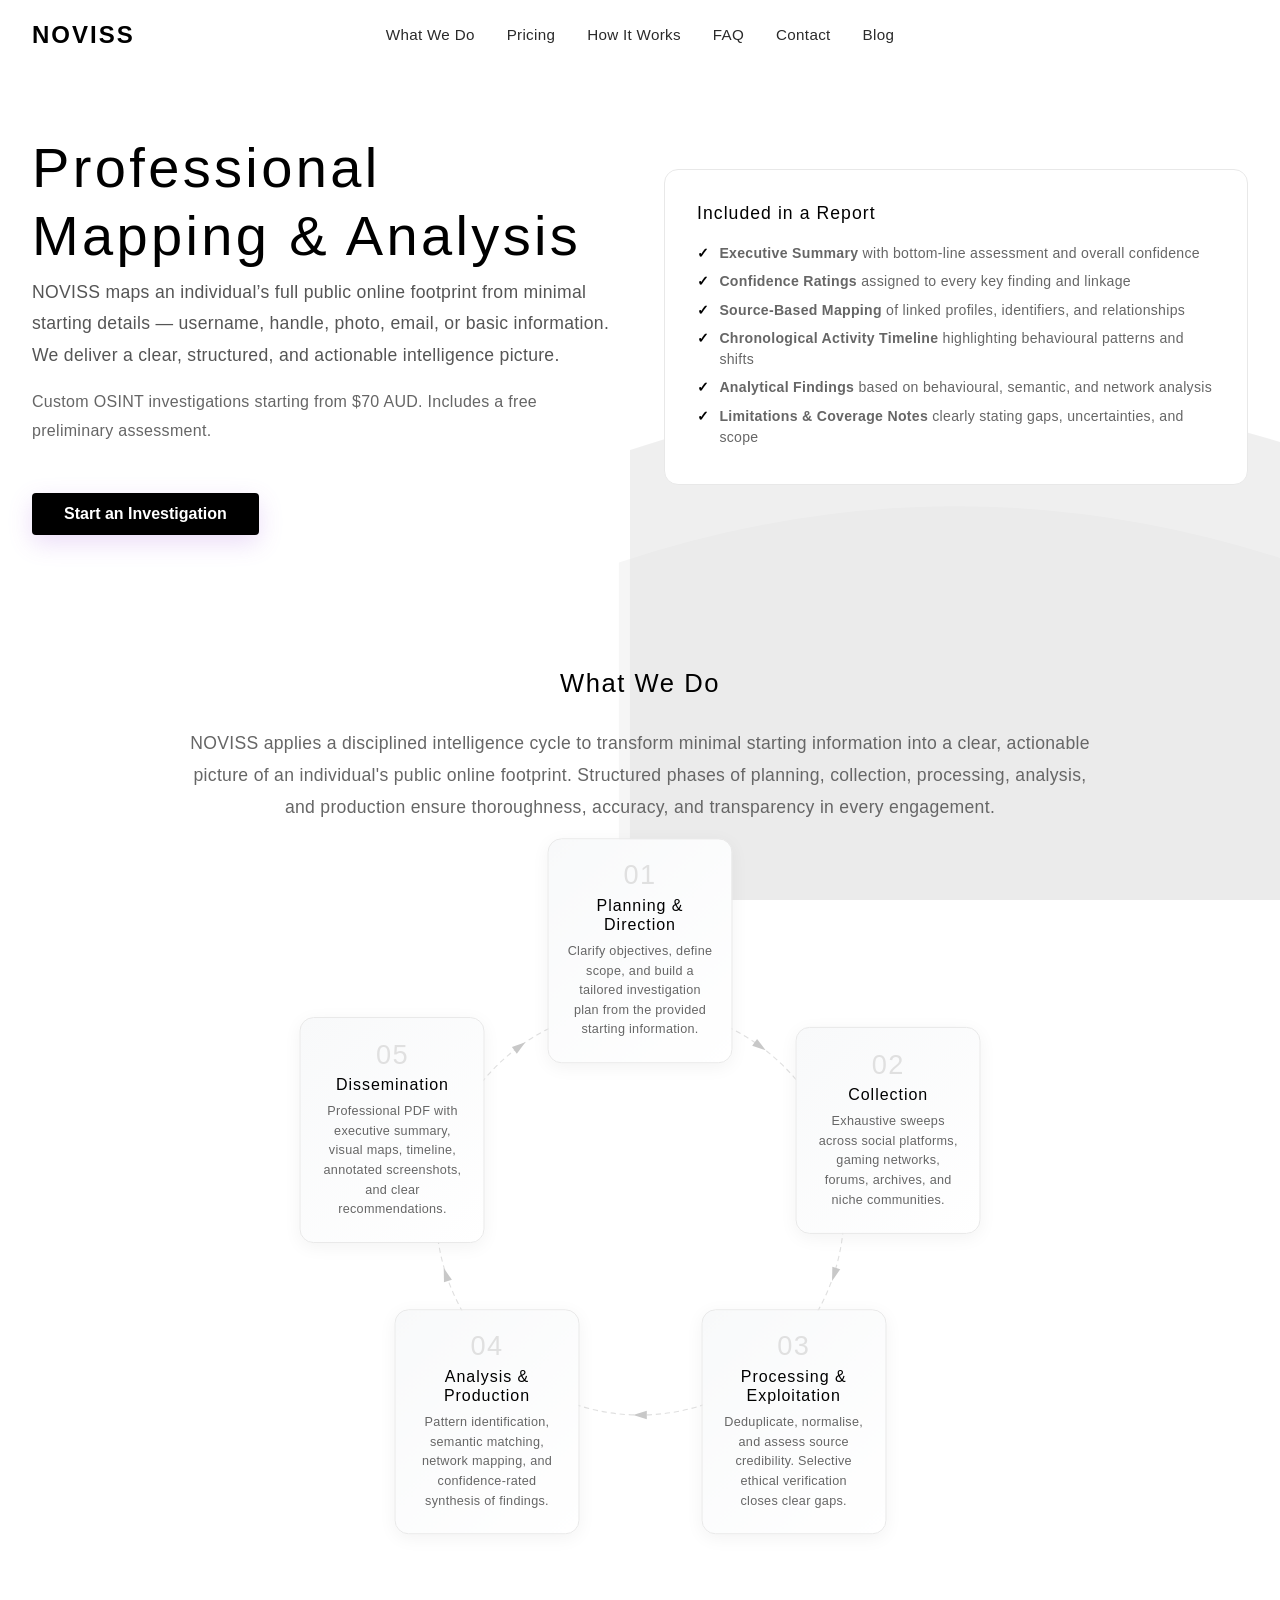
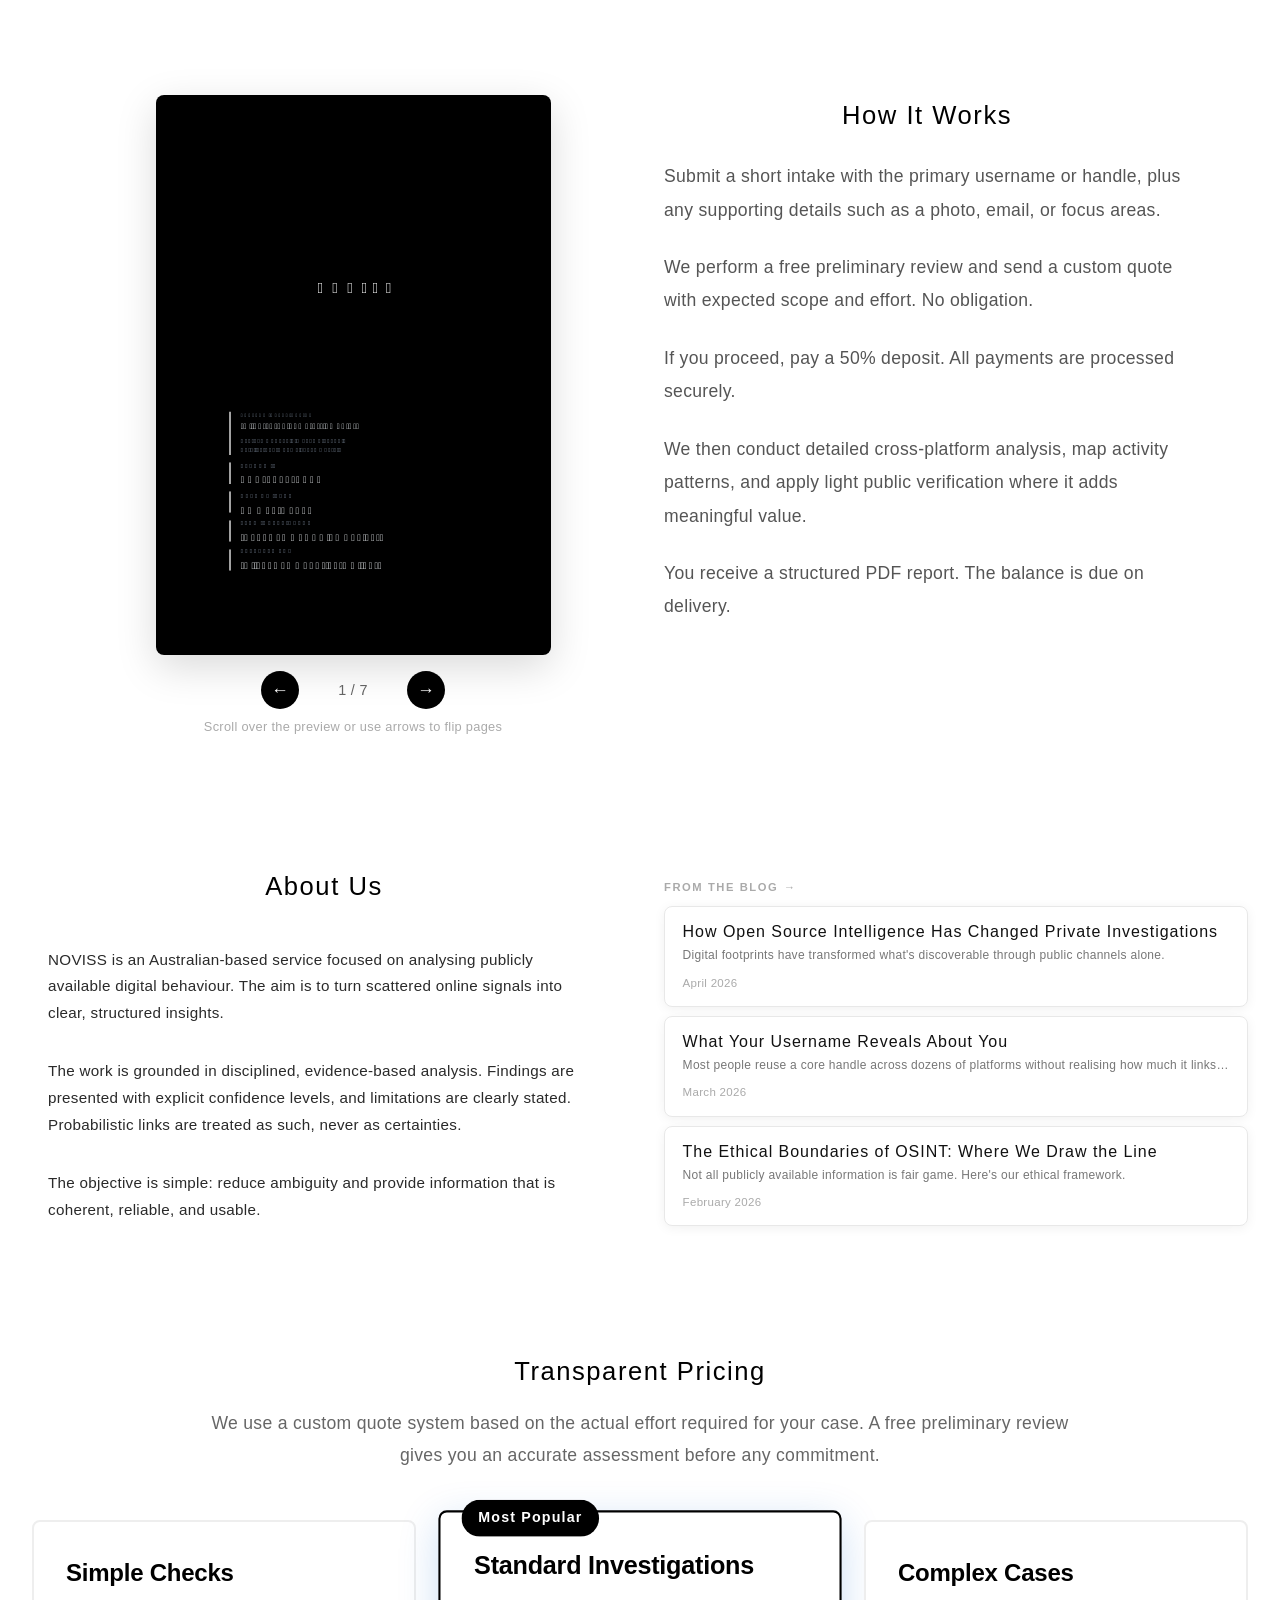
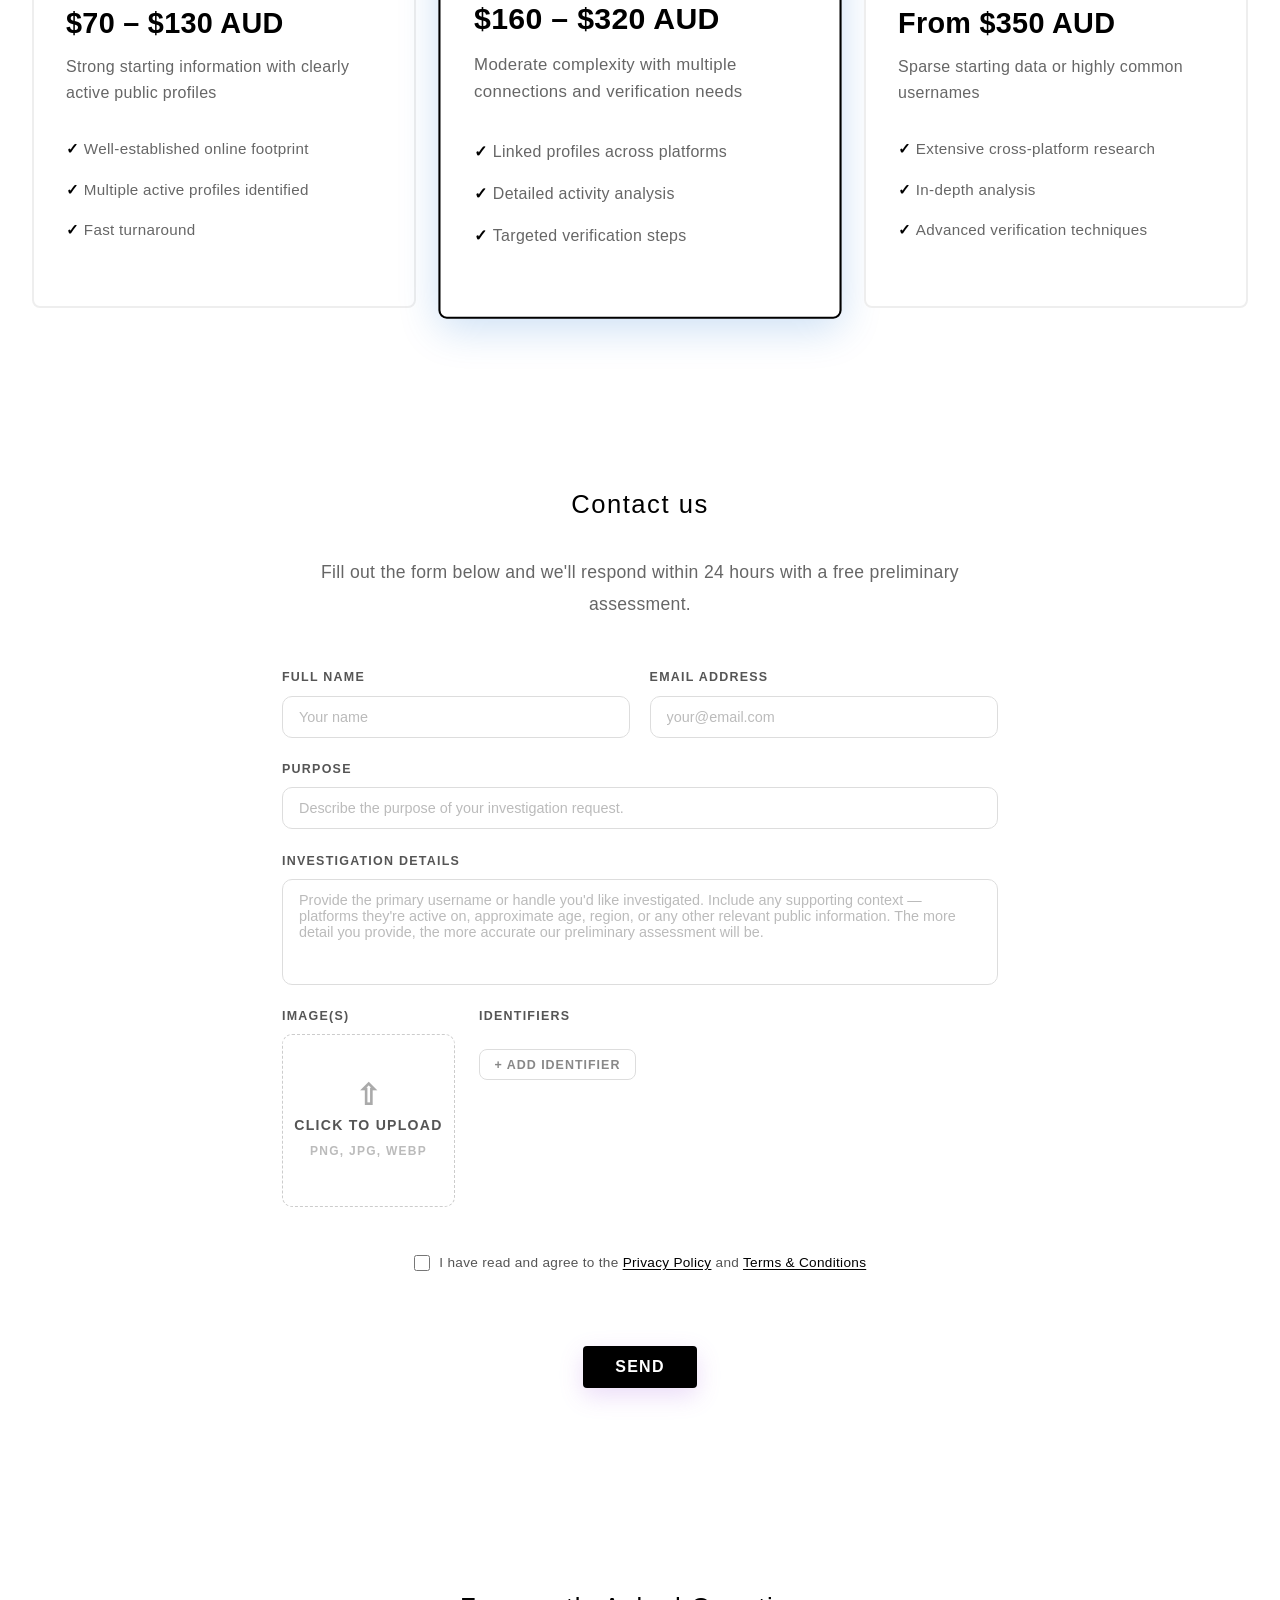
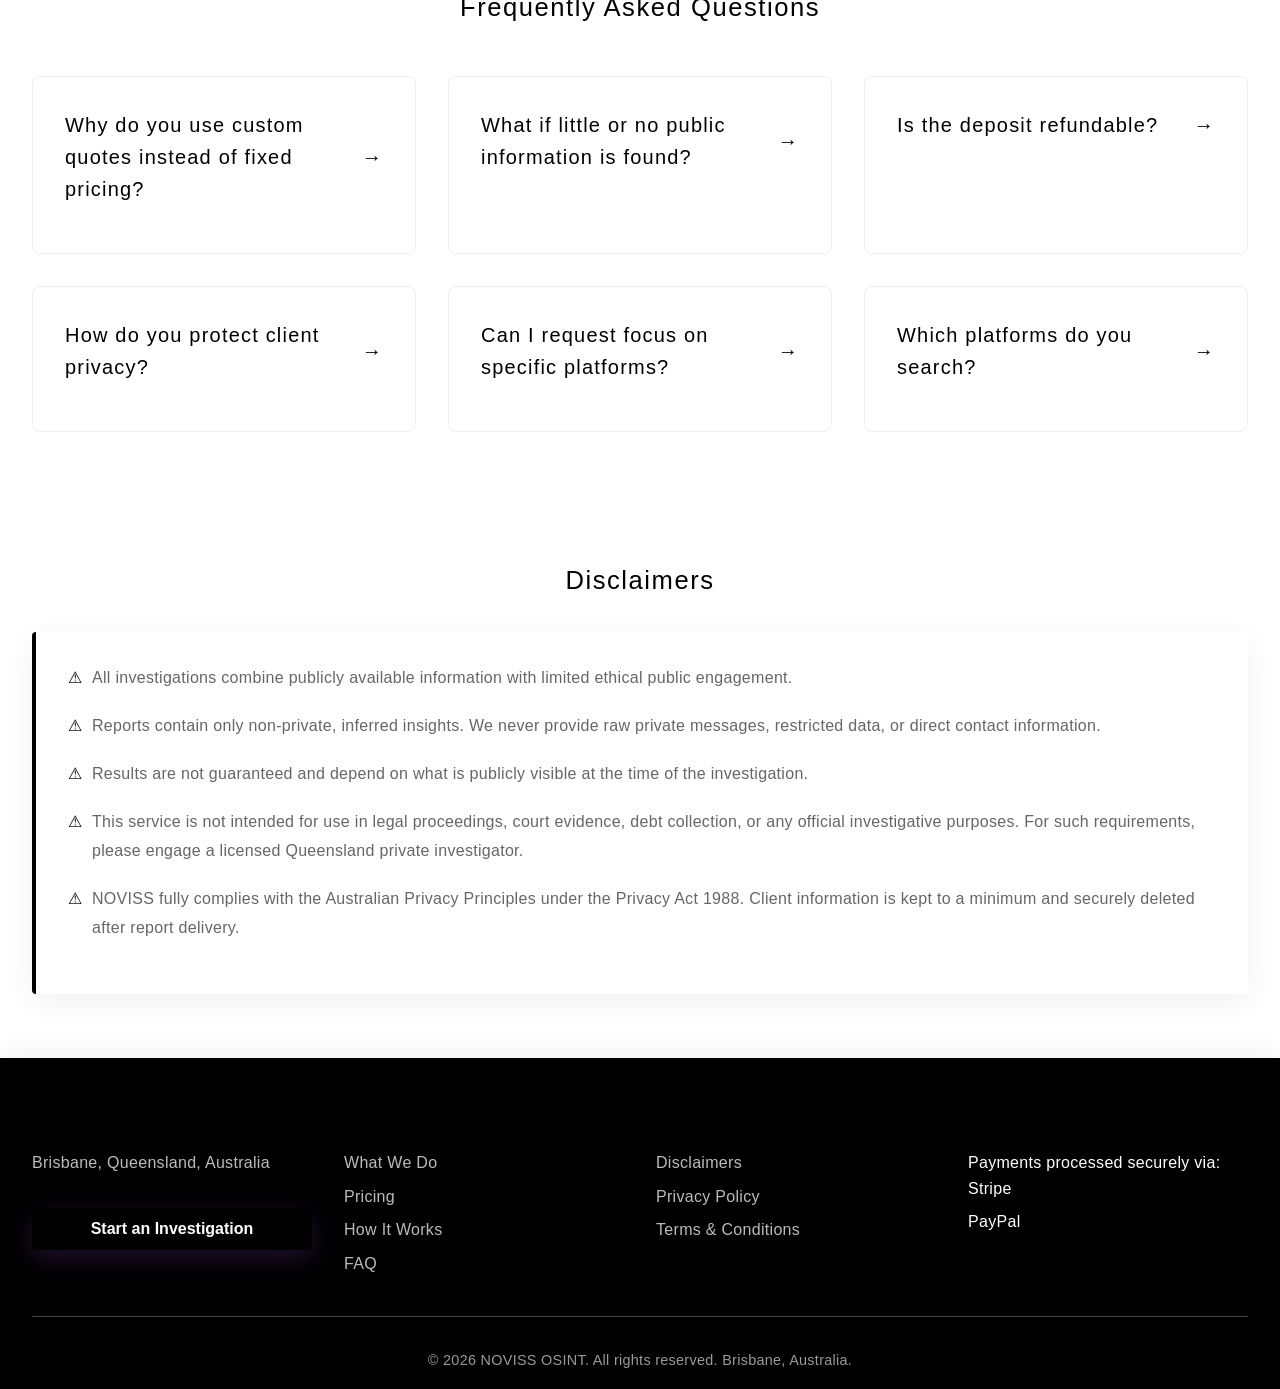
==== index.html @ b2c9ab56 "Form: Image(s) label, square upload zone, 1/4+3/4 image+identifiers layout" ====
﻿<!DOCTYPE html>
<html lang="en">
<head>
    <meta charset="UTF-8">
    <meta name="viewport" content="width=device-width, initial-scale=1.0">
    <meta http-equiv="Content-Security-Policy" content="default-src 'self'; script-src 'self' https://challenges.cloudflare.com; style-src 'self' 'unsafe-inline' https://fonts.googleapis.com; font-src 'self' https://fonts.gstatic.com; worker-src 'self' blob:; connect-src 'self' https://challenges.cloudflare.com https://tight-pond-8193.noviss-osint.workers.dev; img-src 'self' data: blob: https://images.unsplash.com; frame-src https://challenges.cloudflare.com;">
    <title>NOVISS OSINT | Professional Open Source Intelligence</title>
    <link rel="stylesheet" href="styles.css">
    <script src="pdfjs/pdf.min.js"></script>
    <script src="https://challenges.cloudflare.com/turnstile/v0/api.js" async defer></script>
</head>
<body>
    <!-- Navigation -->
    <nav class="navbar">
        <div class="nav-container">
            <a href="#" class="nav-logo" id="navLogo">NOVISS</a>
            <ul class="nav-menu">
                <li><a href="#core-service">What We Do</a></li>
                <li><a href="#pricing-cards">Pricing</a></li>
                <li><a href="#process">How It Works</a></li>
                <li><a href="#faq">FAQ</a></li>
                <li><a href="#contact">Contact</a></li>
                <li><a href="#" id="blogNavLink">Blog</a></li>
            </ul>
            <div class="hamburger">
                <span></span>
                <span></span>
                <span></span>
            </div>
        </div>
    </nav>

    <div id="main-app">

    <!-- Hero Section -->
    <section id="osint" class="hero">
        <div class="hero-content">
            <h2 class="hero-subtitle"></h2>
            <h1>Professional Mapping & Analysis</h1>
            <p>NOVISS maps an individual’s full public online footprint from minimal starting details — username, handle, photo, email, or basic information. We deliver a clear, structured, and actionable intelligence picture.</p>
            <p class="highlight-sub">Custom OSINT investigations starting from $70 AUD. Includes a free preliminary assessment.</p>
            <button class="btn btn-primary" data-link="#contact">Start an Investigation</button>
        </div>
        
        <div class="report-text">
            <h3>Included in a Report</h3>
            <ul class="report-list">
                <li><strong>Executive Summary</strong> with bottom-line assessment and overall confidence</li>
                <li><strong>Confidence Ratings</strong> assigned to every key finding and linkage</li>
                <li><strong>Source-Based Mapping</strong> of linked profiles, identifiers, and relationships</li>
                <li><strong>Chronological Activity Timeline</strong> highlighting behavioural patterns and shifts</li>
                <li><strong>Analytical Findings</strong> based on behavioural, semantic, and network analysis</li>
                <li><strong>Limitations &amp; Coverage Notes</strong> clearly stating gaps, uncertainties, and scope</li>
            </ul>
        </div>
    </section>

    <!-- What We Do Section -->
    <section id="core-service" class="what-we-do">
        <div class="section-container">
            <h2 class="how-it-works-heading sm">What We Do</h2>
            <p class="section-intro">NOVISS applies a disciplined intelligence cycle to transform minimal starting information into a clear, actionable picture of an individual&#39;s public online footprint. Structured phases of planning, collection, processing, analysis, and production ensure thoroughness, accuracy, and transparency in every engagement.</p>

            <div class="intel-cycle-ring" aria-label="Intelligence Cycle Diagram">
                <!-- SVG ring and directional arrows -->
                <svg class="cycle-svg" viewBox="0 0 900 900" aria-hidden="true" focusable="false">
                    <!-- Dashed ring -->
                    <circle cx="450" cy="450" r="270" fill="none" stroke="#e0e0e0" stroke-width="1.5" stroke-dasharray="7,5"/>
                    <!-- Directional arrows at arc midpoints (clockwise) -->
                    <!-- Between Planning and Collection: midpoint theta=54deg, tangent=36deg -->
                    <path d="M -9,-5.5 L 9,0 L -9,5.5 Z" fill="#c8c8c8" transform="translate(609,232) rotate(36)"/>
                    <!-- Between Collection and Processing: midpoint theta=18deg, tangent=108deg -->
                    <path d="M -9,-5.5 L 9,0 L -9,5.5 Z" fill="#c8c8c8" transform="translate(707,534) rotate(108)"/>
                    <!-- Between Processing and Analysis: midpoint theta=90deg (bottom), tangent=180deg -->
                    <path d="M -9,-5.5 L 9,0 L -9,5.5 Z" fill="#c8c8c8" transform="translate(450,720) rotate(180)"/>
                    <!-- Between Analysis and Dissemination: midpoint theta=162deg, tangent=252deg -->
                    <path d="M -9,-5.5 L 9,0 L -9,5.5 Z" fill="#c8c8c8" transform="translate(193,534) rotate(252)"/>
                    <!-- Between Dissemination and Planning: midpoint theta=234deg, tangent=324deg -->
                    <path d="M -9,-5.5 L 9,0 L -9,5.5 Z" fill="#c8c8c8" transform="translate(291,232) rotate(324)"/>
                </svg>

                <!-- Stage cards positioned around the ring -->
                <div class="cycle-card" data-step="1">
                    <div class="cycle-step-num">01</div>
                    <h3>Planning &amp; Direction</h3>
                    <p>Clarify objectives, define scope, and build a tailored investigation plan from the provided starting information.</p>
                </div>
                <div class="cycle-card" data-step="2">
                    <div class="cycle-step-num">02</div>
                    <h3>Collection</h3>
                    <p>Exhaustive sweeps across social platforms, gaming networks, forums, archives, and niche communities.</p>
                </div>
                <div class="cycle-card" data-step="3">
                    <div class="cycle-step-num">03</div>
                    <h3>Processing &amp; Exploitation</h3>
                    <p>Deduplicate, normalise, and assess source credibility. Selective ethical verification closes clear gaps.</p>
                </div>
                <div class="cycle-card" data-step="4">
                    <div class="cycle-step-num">04</div>
                    <h3>Analysis &amp; Production</h3>
                    <p>Pattern identification, semantic matching, network mapping, and confidence-rated synthesis of findings.</p>
                </div>
                <div class="cycle-card" data-step="5">
                    <div class="cycle-step-num">05</div>
                    <h3>Dissemination</h3>
                    <p>Professional PDF with executive summary, visual maps, timeline, annotated screenshots, and clear recommendations.</p>
                </div>
            </div>
        </div>
    </section>

    <!-- Pricing Section -->
    <section id="pricing" class="pricing-section">
        <div class="how-it-works-layout">
            <div class="how-it-works-pdf">
                <div class="flipbook" id="flipbook">
                    <div class="flipbook-page" id="flipbookPage">
                        <canvas id="pdfCanvas"></canvas>
                    </div>
                </div>
                <div class="flipbook-controls">
                    <button class="flip-btn" id="prevPage">&#8592;</button>
                    <span class="page-counter" id="pageCounter">1 / &ndash;</span>
                    <button class="flip-btn" id="nextPage">&#8594;</button>
                </div>
                <p class="flipbook-hint">Scroll over the preview or use arrows to flip pages</p>
            </div>
            <div id="process" class="process-prose">
                <h3 class="how-it-works-heading prose-heading">How It Works</h3>
                <p>Submit a short intake with the primary username or handle, plus any supporting details such as a photo, email, or focus areas.</p>
                <p>We perform a free preliminary review and send a custom quote with expected scope and effort. No obligation.</p>
                <p>If you proceed, pay a 50% deposit. All payments are processed securely.</p>
                <p>We then conduct detailed cross-platform analysis, map activity patterns, and apply light public verification where it adds meaningful value.</p>
                <p>You receive a structured PDF report. The balance is due on delivery.</p>
            </div>
        </div>

        <!-- About Us + Blog -->
        <div class="about-blog-layout about-blog-inset">
            <div class="about-blog-left">
                <h2 class="how-it-works-heading sm">About Us</h2>
                <div class="about-content">
                    <p>NOVISS is an Australian-based service focused on analysing publicly available digital behaviour. The aim is to turn scattered online signals into clear, structured insights.</p>
                    <p>The work is grounded in disciplined, evidence-based analysis. Findings are presented with explicit confidence levels, and limitations are clearly stated. Probabilistic links are treated as such, never as certainties.</p>
                    <p>The objective is simple: reduce ambiguity and provide information that is coherent, reliable, and usable.</p>
                </div>
            </div>
            <div class="about-blog-right">
                <a class="blog-teaser-link" id="blogTeaserLink" href="#">From the Blog <span class="teaser-arrow">&#8594;</span></a>
                <!-- Blog cards populated dynamically from posts.json -->
            </div>
        </div>

        <h2 id="pricing-cards" class="how-it-works-heading sm" style="margin-top: 7rem;">Transparent Pricing</h2>
        <p class="section-intro">We use a custom quote system based on the actual effort required for your case. A free preliminary review gives you an accurate assessment before any commitment.</p>
        
        <div class="pricing-grid">
            <div class="pricing-card">
                <h3>Simple Checks</h3>
                <p class="price-range">$70 – $130 AUD</p>
                <p>Strong starting information with clearly active public profiles</p>
                <ul>
                    <li>Well-established online footprint</li>
                    <li>Multiple active profiles identified</li>
                    <li>Fast turnaround</li>
                </ul>
            </div>
            <div class="pricing-card featured">
                <div class="featured-badge">Most Popular</div>
                <h3>Standard Investigations</h3>
                <p class="price-range">$160 – $320 AUD</p>
                <p>Moderate complexity with multiple connections and verification needs</p>
                <ul>
                    <li>Linked profiles across platforms</li>
                    <li>Detailed activity analysis</li>
                    <li>Targeted verification steps</li>
                </ul>
            </div>
            <div class="pricing-card">
                <h3>Complex Cases</h3>
                <p class="price-range">From $350 AUD</p>
                <p>Sparse starting data or highly common usernames</p>
                <ul>
                    <li>Extensive cross-platform research</li>
                    <li>In-depth analysis</li>
                    <li>Advanced verification techniques</li>
                </ul>
            </div>
        </div>
    </section>

    <!-- Contact Form Section -->
    <section id="contact" class="contact-section">
        <h2 class="how-it-works-heading sm">Contact us</h2>
        <p class="section-intro">Fill out the form below and we'll respond within 24 hours with a free preliminary assessment.</p>
        <form class="contact-form" id="contactForm" novalidate>
            <div class="contact-form-row">
                <div class="contact-field">
                    <label for="contactName">Full Name</label>
                    <input type="text" id="contactName" name="name" placeholder="Your name" autocomplete="name" maxlength="100" required>
                </div>
                <div class="contact-field">
                    <label for="contactEmail">Email Address</label>
                    <input type="email" id="contactEmail" name="email" placeholder="your@email.com" autocomplete="email" maxlength="254" required>
                </div>
            </div>
            <div class="contact-field">
                <label for="contactPurpose">Purpose</label>
                <input type="text" id="contactPurpose" name="purpose" placeholder="Describe the purpose of your investigation request." autocomplete="off" maxlength="200" required>
            </div>
            <div class="contact-field">
                <label for="contactInfo">Investigation Details</label>
                <textarea id="contactInfo" name="info" rows="5" maxlength="3000" placeholder="Provide the primary username or handle you'd like investigated. Include any supporting context — platforms they're active on, approximate age, region, or any other relevant public information. The more detail you provide, the more accurate our preliminary assessment will be." required></textarea>
            </div>
            <div class="contact-image-identifier-row">
                <div class="contact-field">
                    <label class="upload-label" for="contactUpload">Image(s)</label>
                    <label class="upload-zone" for="contactUpload" id="uploadZone">
                        <span class="upload-icon">&#8679;</span>
                        <span class="upload-text">Click to upload</span>
                        <span class="upload-sub">PNG, JPG, WEBP</span>
                        <input type="file" id="contactUpload" name="image" accept="image/png,image/jpeg,image/webp" style="display:none">
                    </label>
                    <span class="upload-filename" id="uploadFilename"></span>
                </div>
                <div class="contact-field">
                    <label>Identifiers</label>
                    <div id="identifiersList"></div>
                    <button type="button" class="identifier-add-btn" id="addIdentifierBtn">+ Add Identifier</button>
                </div>
            </div>
            <div class="contact-legal-check">
                <label class="legal-checkbox-label">
                    <input type="checkbox" id="legalConsent" name="legalConsent" required>
                    <span>I have read and agree to the <a href="#" data-modal="privacyModal">Privacy Policy</a> and <a href="#" data-modal="termsModal">Terms &amp; Conditions</a></span>
                </label>
            </div>
            <div class="cf-turnstile" data-sitekey="0x4AAAAAADFTcr011fUWBkXS" data-theme="light" data-retry="never" data-error-callback="onTurnstileError"></div>
            <button type="submit" class="btn btn-primary contact-submit">Send</button>
            <div id="formStatus" class="form-status" aria-live="polite"></div>
        </form>
    </section>

    <!-- FAQ Section -->
    <section id="faq" class="faq-section">
        <h2 class="how-it-works-heading sm">Frequently Asked Questions</h2>
        <div class="faq-grid">
            <div class="faq-item">
                <h3 class="faq-question">Why do you use custom quotes instead of fixed pricing?</h3>
                <p class="faq-answer">The level of effort varies depending on the quality of the starting information and the commonality of the username. Our free preliminary review ensures you receive a fair and accurate quote based on the actual work required.</p>
            </div>
            <div class="faq-item">
                <h3 class="faq-question">What if little or no public information is found?</h3>
                <p class="faq-answer">The preliminary review will clearly indicate if the public footprint is too limited to produce meaningful results. In such cases, we will advise against proceeding.</p>
            </div>
            <div class="faq-item">
                <h3 class="faq-question">Is the deposit refundable?</h3>
                <p class="faq-answer">Yes. If we are unable to deliver meaningful findings after commencing the investigation, the deposit will be refunded in full.</p>
            </div>
            <div class="faq-item">
                <h3 class="faq-question">How do you protect client privacy?</h3>
                <p class="faq-answer">All client inquiries and subject details are handled with strict confidentiality. Reports are delivered securely, and all client-related data is permanently deleted after project completion.</p>
            </div>
            <div class="faq-item">
                <h3 class="faq-question">Can I request focus on specific platforms?</h3>
                <p class="faq-answer">Absolutely. Please note any preferred platforms or particular areas of interest in your intake form.</p>
            </div>
            <div class="faq-item">
                <h3 class="faq-question">Which platforms do you search?</h3>
                <p class="faq-answer">We conduct searches across major social media platforms, gaming networks (including Steam, Discord, Roblox, Twitch, Epic Games, and Battle.net), forums, Reddit, and relevant niche communities.</p>
            </div>
        </div>
    </section>

    <!-- Disclaimers Section -->
    <section id="disclaimers" class="disclaimers">
        <h2 class="how-it-works-heading sm">Disclaimers</h2>
        <ul class="disclaimer-list">
            <li>All investigations combine publicly available information with limited ethical public engagement.</li>
            <li>Reports contain only non-private, inferred insights. We never provide raw private messages, restricted data, or direct contact information.</li>
            <li>Results are not guaranteed and depend on what is publicly visible at the time of the investigation.</li>
            <li>This service is not intended for use in legal proceedings, court evidence, debt collection, or any official investigative purposes. For such requirements, please engage a licensed Queensland private investigator.</li>
            <li>NOVISS fully complies with the Australian Privacy Principles under the Privacy Act 1988. Client information is kept to a minimum and securely deleted after report delivery.</li>
        </ul>
    </section>

    <!-- Footer -->
    <footer id="footer" class="footer">
        <div class="footer-container">
            <div class="footer-section">
                <h3>NOVISS OSINT</h3>
                <p class="footer-location">Brisbane, Queensland, Australia</p>
                <button class="btn btn-primary footer-btn" data-link="#contact">Start an Investigation</button>
            </div>
            <div class="footer-section">
                <h3>Services</h3>
                <ul>
                    <li><a href="#core-service">What We Do</a></li>
                    <li><a href="#pricing">Pricing</a></li>
                    <li><a href="#process">How It Works</a></li>
                    <li><a href="#faq">FAQ</a></li>
                </ul>
            </div>
            <div class="footer-section">
                <h3>Legal</h3>
                <ul>
                    <li><a href="#disclaimers">Disclaimers</a></li>
                    <li><a href="#" data-modal="privacyModal">Privacy Policy</a></li>
                    <li><a href="#" data-modal="termsModal">Terms &amp; Conditions</a></li>
                </ul>
            </div>
            <div class="footer-section">
                <h3>Secure Payments</h3>
                <p>Payments processed securely via:</p>
                <ul>
                    <li>Stripe</li>
                    <li>PayPal</li>
                </ul>
            </div>
        </div>
        <div class="footer-bottom">
            <p>&copy; 2026 NOVISS OSINT. All rights reserved. Brisbane, Australia.</p>
        </div>
    </footer>

    </div><!-- /#main-app -->

    <!-- Blog Page -->
    <div id="blog-page" style="display:none">
        <div class="blog-page-container">
            <div class="blog-search-bar">
                <input type="text" id="blogSearch" placeholder="Search articles&#8230;" autocomplete="off">
                <select id="blogDateFilter">
                    <option value="">All dates</option>
                </select>
                <button id="blogSearchBtn" class="btn btn-primary">Search</button>
            </div>
            <div id="blogGrid" class="blog-page-grid"></div>
            <p id="blogNoResults" class="blog-no-results" style="display:none">No articles match your search.</p>
        </div>
    </div>

    <!-- Article Page -->
    <div id="article-page" style="display:none">
        <div class="article-page-container">
            <button class="article-back-btn" id="articleBackBtn">&#8592; Back to Blog</button>
            <div class="article-header">
                <span class="article-tag" id="articleTag"></span>
                <h1 class="article-title" id="articleTitle"></h1>
                <span class="article-date" id="articleDate"></span>
            </div>
            <img class="article-image" id="articleImage" src="" alt="" style="display:none">
            <div class="article-body" id="articleBody"></div>
        </div>
    </div>

    <!-- Privacy Policy Modal -->
    <div class="legal-modal" id="privacyModal" role="dialog" aria-modal="true" aria-labelledby="privacyModalTitle">
        <div class="legal-modal-inner">
            <button class="legal-modal-close" data-close="privacyModal" aria-label="Close">&times;</button>
            <h2 id="privacyModalTitle">Privacy Policy</h2>
            <p class="legal-meta">Last updated: April 2026 &mdash; NOVISS OSINT, Brisbane, Queensland, Australia</p>

            <h3>1. Overview</h3>
            <p>NOVISS OSINT ("we", "us", "our") is committed to protecting the privacy of individuals who engage our services or visit this website. This policy explains what personal information we collect, how we use it, and your rights under the <em>Privacy Act 1988</em> (Cth) and the Australian Privacy Principles (APPs).</p>

            <h3>2. Information We Collect</h3>
            <p>We may collect the following personal information when you contact us or engage our services:</p>
            <ul>
                <li>Your name and contact details (email address)</li>
                <li>Information you provide in your enquiry or investigation brief</li>
                <li>Payment information (processed by third-party providers — we do not store card details)</li>
                <li>Any files or images you voluntarily submit</li>
            </ul>
            <p>We do not collect sensitive personal information unless you explicitly provide it as part of your investigation brief.</p>

            <h3>3. How We Use Your Information</h3>
            <p>Personal information is used solely to:</p>
            <ul>
                <li>Assess and fulfil your investigation request</li>
                <li>Communicate with you about your matter</li>
                <li>Process payment for services rendered</li>
                <li>Comply with legal obligations</li>
            </ul>
            <p>We do not sell, rent, or share your personal information with third parties for marketing purposes.</p>

            <h3>4. Information Security</h3>
            <p>We take reasonable steps to protect personal information from misuse, interference, loss, and unauthorised access. All reports and client communications are handled confidentially. Files are deleted upon completion of an engagement unless retention is required by law.</p>

            <h3>5. Third-Party Processors</h3>
            <p>Payment processing is handled by Stripe and/or PayPal. These providers operate under their own privacy policies and are PCI-DSS compliant. We do not receive or store your full payment credentials.</p>

            <h3>6. Access and Correction</h3>
            <p>You have the right to request access to personal information we hold about you and to request corrections if that information is inaccurate. To make a request, contact us via the enquiry form on this website.</p>

            <h3>7. Complaints</h3>
            <p>If you believe your privacy rights have been breached, you may contact the Office of the Australian Information Commissioner (OAIC) at <em>oaic.gov.au</em>.</p>

            <h3>8. Changes to This Policy</h3>
            <p>We may update this policy from time to time. The current version will always be available on this website.</p>
        </div>
    </div>

    <!-- Terms & Conditions Modal -->
    <div class="legal-modal" id="termsModal" role="dialog" aria-modal="true" aria-labelledby="termsModalTitle">
        <div class="legal-modal-inner">
            <button class="legal-modal-close" data-close="termsModal" aria-label="Close">&times;</button>
            <h2 id="termsModalTitle">Terms &amp; Conditions</h2>
            <p class="legal-meta">Last updated: April 2026 &mdash; NOVISS OSINT, Brisbane, Queensland, Australia</p>

            <h3>1. Acceptance of Terms</h3>
            <p>By engaging NOVISS OSINT for any service, you agree to these Terms and Conditions in full. If you do not agree, please do not proceed with an engagement.</p>

            <h3>2. Services</h3>
            <p>NOVISS OSINT provides Open Source Intelligence (OSINT) research services. All investigations are conducted using publicly available sources combined with limited ethical public engagement. We do not access private accounts or use unauthorised means.</p>

            <h3>3. Lawful Purpose</h3>
            <p>You warrant that your request for services is for a lawful purpose. You must not engage NOVISS OSINT to investigate individuals for purposes of harassment, stalking, unlawful discrimination, or any other illegal activity. We reserve the right to refuse or terminate any engagement that we believe, in good faith, may facilitate unlawful conduct.</p>

            <h3>4. Payment Terms</h3>
            <ul>
                <li>A non-refundable 50% deposit is required before work commences.</li>
                <li>The remaining balance is due upon delivery of the final report.</li>
                <li>Quotes are valid for 7 days from the date of issue.</li>
                <li>All prices are in Australian Dollars (AUD) and are inclusive of GST where applicable.</li>
            </ul>

            <h3>5. Refund Policy</h3>
            <p>The 50% deposit is non-refundable once work has commenced. If we are unable to proceed with an engagement due to circumstances within our control, a full refund of any deposit paid will be issued.</p>

            <h3>6. Confidentiality</h3>
            <p>All reports, findings, and client information are treated as strictly confidential. We will not disclose the contents of any report to any third party without your consent, except where required by law.</p>

            <h3>7. Limitation of Liability</h3>
            <p>NOVISS OSINT provides information based on publicly available sources at the time of investigation. We make no warranty as to the completeness, accuracy, or currency of any information beyond what is reasonably achievable through open-source methods. To the extent permitted by Australian Consumer Law, our liability is limited to the amount paid for the relevant service.</p>

            <h3>8. Intellectual Property</h3>
            <p>Reports produced by NOVISS OSINT are provided for your personal or business use only. You must not reproduce, publish, or distribute any report without prior written consent.</p>

            <h3>9. Governing Law</h3>
            <p>These Terms are governed by the laws of Queensland, Australia. Any disputes shall be subject to the exclusive jurisdiction of the courts of Queensland.</p>

            <h3>10. Changes to These Terms</h3>
            <p>We reserve the right to update these Terms at any time. Continued use of our services after any update constitutes acceptance of the revised Terms.</p>
        </div>
    </div>

    <script src="script.js"></script>
</body>
</html>
---- styles.css ----
/* ===== General Styles ===== */
* {
    margin: 0;
    padding: 0;
    box-sizing: border-box;
}

html {
    scroll-padding-top: 68px;
}

section {
    opacity: 0;
}

section.fade-in {
    animation: fadeInUp 0.6s ease-out forwards;
}

@import url('https://fonts.googleapis.com/css2?family=Inter:wght@300;400;500;600;700&family=Outfit:wght@400;500;600;700&family=Bebas+Neue&display=swap');

:root {
    --primary-color: #000;
    --secondary-color: #fff;
    --accent-color: #000000;
    --text-color: #2a2a2a;
    --text-light: #666;
    --light-bg: #f8f9fb;
    --card-bg: rgba(255, 255, 255, 0.7);
    --transition: 0.3s ease;
}

body {
    font-family: 'Inter', 'Outfit', -apple-system, BlinkMacSystemFont, 'Segoe UI', Roboto, sans-serif;
    color: var(--text-color);
    line-height: 1.6;
    background-color: #ffffff;
    background-attachment: fixed;
    position: relative;
    font-weight: 400;
    letter-spacing: 0.3px;
}

h1, h2, h3, h4 {
    font-family: 'Outfit', 'Inter', sans-serif;
    letter-spacing: -0.01em;
    font-weight: 700;
}

/* Display headings keep Bebas Neue */
.hero-content h1,
.article-title,
.cycle-center-title {
    font-family: 'Bebas Neue', 'Outfit', sans-serif;
    letter-spacing: 0.06em;
    font-weight: 400;
}

body::before {
    content: '';
    position: fixed;
    top: 0;
    left: 0;
    right: 0;
    bottom: 0;
    opacity: 0.12;
    background: url('data:image/svg+xml,<svg xmlns="http://www.w3.org/2000/svg" viewBox="0 0 1200 800"><defs><style>@keyframes wave{0%,100%{transform:translateX(0)} 50%{transform:translateX(100px)}}</style></defs><path d="M0,400 Q300,300 600,400 T1200,400 L1200,800 L0,800 Z" fill="%23000000" opacity="0.5" style="animation: wave 15s ease-in-out infinite"/><path d="M0,500 Q300,400 600,500 T1200,500 L1200,800 L0,800 Z" fill="%23000000" opacity="0.3" style="animation: wave 20s ease-in-out infinite reverse"/></svg>');
    background-size: 200% 100%;
    background-position: 0 bottom;
    background-repeat: repeat-x;
    pointer-events: none;
    z-index: 0;
}

html {
    scroll-behavior: smooth;
}

/* ===== Navigation ===== */
.navbar {
    background: rgba(255, 255, 255, 0.95);
    backdrop-filter: blur(10px);
    padding: 1rem 0;
    position: sticky;
    top: 0;
    z-index: 100;
    box-shadow: none;
    transition: box-shadow 0.3s ease;
}

.nav-container {
    max-width: 1400px;
    margin: 0 auto;
    padding: 0 2rem;
    display: flex;
    justify-content: space-between;
    align-items: center;
    position: relative;
}

a.nav-logo {
    font-size: 1.7rem;
    font-weight: 700;
    color: var(--primary-color);
    letter-spacing: 2px;
    text-decoration: none;
    font-family: 'Bebas Neue', sans-serif;
}

.nav-menu {
    display: flex;
    list-style: none;
    gap: 2rem;
    position: absolute;
    left: 50%;
    transform: translateX(-50%);
}

.nav-menu a {
    color: var(--text-color);
    text-decoration: none;
    font-weight: 500;
    transition: all var(--transition);
    font-size: 0.95rem;
    position: relative;
}

.nav-menu a:hover {
    color: var(--accent-color);
}

.nav-menu a::after {
    content: '';
    position: absolute;
    bottom: -5px;
    left: 0;
    width: 0;
    height: 2px;
    background: var(--accent-color);
    transition: width var(--transition);
}

.nav-menu a:hover::after {
    width: 100%;
}

.hamburger {
    display: none;
    flex-direction: column;
    cursor: pointer;
}

.hamburger span {
    width: 25px;
    height: 3px;
    background-color: var(--primary-color);
    margin: 5px 0;
    transition: 0.3s ease;
    border-radius: 2px;
}

/* ===== Buttons ===== */
.btn {
    padding: 0.75rem 2rem;
    border: none;
    border-radius: 12px;
    font-size: 1rem;
    font-weight: 600;
    cursor: pointer;
    transition: all var(--transition);
    text-decoration: none;
    display: inline-block;
    position: relative;
    overflow: hidden;
}

.btn::before {
    content: '';
    position: absolute;
    top: 0;
    left: -100%;
    width: 100%;
    height: 100%;
    background: rgba(255, 255, 255, 0.2);
    transition: left 0.5s ease;
}

.btn:hover::before {
    left: 100%;
}

.btn-primary {
    background: linear-gradient(135deg, var(--accent-color), #000000);
    color: white;
    box-shadow: 0 8px 25px rgba(157, 78, 221, 0.2);
}

.btn-primary:hover {
    transform: translateY(-2px);
    box-shadow: 0 12px 35px rgba(157, 78, 221, 0.3);
}

.btn-secondary {
    background: rgba(0, 0, 0, 0.8);
    color: white;
    box-shadow: 0 4px 15px rgba(0, 0, 0, 0.1);
}

.btn-secondary:hover {
    background: rgb(50, 50, 50);
    transform: translateY(-2px);
    box-shadow: 0 8px 25px rgba(0, 0, 0, 0.2);
}

.btn-outline {
    background: rgba(157, 78, 221, 0.08);
    color: var(--accent-color);
    box-shadow: 0 4px 15px rgba(157, 78, 221, 0.1);
}

.btn-outline:hover {
    background: rgba(157, 78, 221, 0.15);
    transform: translateY(-2px);
    box-shadow: 0 8px 25px rgba(157, 78, 221, 0.2);
}

/* ===== Hero Section ===== */
.hero {
    max-width: 1400px;
    margin: 0 auto;
    padding: 3rem 2rem;
    display: grid;
    grid-template-columns: 1fr 1fr;
    gap: 3rem;
    align-items: start;
}

.hero-content h1 {
    font-size: 3.5rem;
    margin-bottom: 0.5rem;
    color: var(--primary-color);
    line-height: 1.2;
}

.hero-subtitle {
    font-size: 1.8rem;
    color: var(--primary-color);
    margin-bottom: 1rem;
    font-weight: 600;
}

.hero-content p {
    font-size: 1.1rem;
    margin-bottom: 1rem;
    color: #555;
    line-height: 1.8;
}

.highlight {
    font-size: 1.3rem;
    color: var(--primary-color);
    font-weight: 600;
    margin-top: 2rem;
}

.highlight-sub {
    font-size: 1rem !important;
    opacity: 0.9;
}

.hero-content .btn {
    margin-top: 2rem;
}

.placeholder-image {
    font-size: 8rem;
    opacity: 0.3;
    animation: float 3s ease-in-out infinite;
}

@keyframes float {
    0%, 100% {
        transform: translateY(0);
    }
    50% {
        transform: translateY(-20px);
    }
}

/* ===== Personal Report Section ===== */
.personal-report {
    background: #ffffff;
    padding: 4rem 2rem;
    margin: 3rem 0;
}

.personal-report h2 {
    max-width: 1400px;
    margin: 0 auto 3rem;
    font-size: 2.5rem;
    color: var(--primary-color);
}

.report-content {
    max-width: 1400px;
    margin: 0 auto;
    display: grid;
    grid-template-columns: 1fr 1fr;
    gap: 3rem;
    align-items: center;
}

.report-text {
    background: #fff;
    border: 1.5px solid #e8e8e8;
    padding: 1.8rem 2rem;
    border-radius: 14px;
    box-shadow: none;
    transition: transform 0.2s ease, box-shadow 0.2s ease, border-color 0.2s ease;
    align-self: center;
}

.report-text h3 {
    font-family: 'Bebas Neue', sans-serif;
    font-size: 1.1rem;
    font-weight: 400;
    letter-spacing: 0.06em;
    color: var(--primary-color);
    margin-bottom: 1rem;
}

.report-text:hover {
    background: #fff;
    box-shadow: 0 8px 28px rgba(0, 0, 0, 0.08);
    border-color: #ccc;
    transform: translateY(-3px);
}

.report-text p {
    font-size: 1.1rem;
    color: #555;
    margin-bottom: 1.5rem;
    line-height: 1.8;
}

.report-list {
    list-style: none;
    margin-bottom: 0;
}

.report-list li {
    font-size: 0.82rem;
    color: #666;
    margin-bottom: 0.4rem;
    padding-left: 1.4rem;
    position: relative;
    line-height: 1.5;
}

.report-list li:before {
    content: "✓";
    position: absolute;
    left: 0;
    color: var(--accent-color);
    font-weight: bold;
}

.report-highlight {
    font-size: 1.1rem;
    color: var(--accent-color);
    font-weight: 600;
}

.placeholder-image-large {
    font-size: 12rem;
    opacity: 0.2;
}

/* ===== Core Service Section ===== */
.core-service,
.what-we-do {
    max-width: 1400px;
    margin: 5rem auto;
    padding: 0 2rem;
}

.core-service h2,
.what-we-do h2 {
    font-size: 2.5rem;
    margin-bottom: 1.5rem;
    color: var(--primary-color);
    text-align: center;
}

.section-intro {
    font-size: 1.1rem;
    color: #666;
    margin: 0 auto 3rem;
    max-width: 900px;
    line-height: 1.9;
    text-align: center;
}

/* ===== Intelligence Cycle ===== */
.intel-cycle-ring {
    position: relative;
    width: 680px;
    max-width: 100%;
    height: 680px;
    margin: 5rem auto 3rem;
    overflow: visible;
}

.cycle-svg {
    position: absolute;
    inset: 0;
    width: 100%;
    height: 100%;
    pointer-events: none;
}

.cycle-center {
    position: absolute;
    left: 50%;
    top: 50%;
    transform: translate(-50%, -50%);
    width: 230px;
    height: 230px;
    border-radius: 50%;
    background: #000;
    color: #fff;
    display: flex;
    flex-direction: column;
    align-items: center;
    justify-content: center;
    text-align: center;
    gap: 0;
    z-index: 1;
}

.cycle-center-title {
    font-family: 'Bebas Neue', sans-serif;
    font-size: 1.5rem;
    letter-spacing: 0.12em;
    line-height: 1.15;
}

.cycle-center-sub {
    font-family: 'Inter', sans-serif;
    font-size: 0.6rem;
    letter-spacing: 0.3em;
    color: rgba(255, 255, 255, 0.45);
    margin-top: 0.5rem;
    text-transform: uppercase;
}

.cycle-card {
    position: absolute;
    width: 185px;
    background: #fff;
    border: 1px solid #e8e8e8;
    border-radius: 14px;
    padding: 1.4rem 1.2rem;
    text-align: center;
    box-shadow: 0 4px 18px rgba(0, 0, 0, 0.05);
    transition: all 0.25s ease;
    transform: translate(-50%, -50%);
    z-index: 2;
}

.cycle-card:hover {
    transform: translate(-50%, -50%) scale(1.06);
    box-shadow: 0 10px 32px rgba(0, 0, 0, 0.1);
    border-color: #ccc;
    z-index: 3;
}

/* Pentagon positions: cx=450, cy=450, r=345px in a 900×900 container */
.cycle-card[data-step="1"] { left: 50%;    top: 11.7%; } /* top       */
.cycle-card[data-step="2"] { left: 86.5%;  top: 38.1%; } /* upper-right */
.cycle-card[data-step="3"] { left: 72.6%;  top: 81%;   } /* lower-right */
.cycle-card[data-step="4"] { left: 27.5%;  top: 81%;   } /* lower-left  */
.cycle-card[data-step="5"] { left: 13.6%;  top: 38.1%; } /* upper-left  */

.cycle-step-num {
    font-family: 'Bebas Neue', sans-serif;
    font-size: 1.7rem;
    color: #e0e0e0;
    line-height: 1;
    margin-bottom: 0.45rem;
    letter-spacing: 0.05em;
}

.cycle-card h3 {
    font-family: 'Bebas Neue', sans-serif;
    font-size: 1rem;
    color: var(--primary-color);
    margin-bottom: 0.5rem;
    line-height: 1.2;
    letter-spacing: 0.06em;
    font-weight: 400;
}

.cycle-card p {
    font-size: 0.79rem;
    color: #777;
    line-height: 1.55;
    margin: 0;
}

/* ===== Pricing Section ===== */
.pricing-section {
    padding: 5rem 2rem;
    margin: 3rem 0;
    background: #ffffff;
}

.pricing-section h2 {
    max-width: 1400px;
    margin: 0 auto 1.5rem;
    font-size: 2.5rem;
    color: var(--primary-color);
    text-align: center;
}

.pricing-grid {
    max-width: 1400px;
    margin: 2rem auto;
    display: grid;
    grid-template-columns: repeat(auto-fit, minmax(300px, 1fr));
    gap: 2rem;
}

.pricing-card {
    background: #fff;
    border: 1.5px solid #e8e8e8;
    padding: 2.5rem;
    border-radius: 14px;
    box-shadow: none;
    transition: transform 0.2s ease, box-shadow 0.2s ease, border-color 0.2s ease;
    position: relative;
}

.pricing-card.featured {
    background: #fff;
    border-color: #111;
}

.featured-badge {
    position: absolute;
    top: -12px;
    left: 20px;
    background: #111;
    color: white;
    padding: 0.5rem 1.2rem;
    border-radius: 25px;
    font-size: 0.78rem;
    font-weight: 700;
    letter-spacing: 0.08em;
}

.pricing-card:hover {
    transform: translateY(-3px);
    box-shadow: 0 8px 28px rgba(0, 0, 0, 0.08);
    border-color: #ccc;
}

.pricing-card.featured:hover {
    transform: translateY(-3px);
    border-color: #111;
}

.pricing-card h3 {
    font-size: 1.5rem;
    margin-bottom: 0.5rem;
    color: var(--primary-color);
}

.price-range {
    font-size: 2rem;
    color: var(--primary-color);
    font-weight: 700;
    margin-bottom: 0.5rem;
}

.pricing-card > p:nth-of-type(2) {
    color: #666;
    margin-bottom: 1.5rem;
}

.pricing-card ul {
    list-style: none;
    margin-bottom: 1.5rem;
}

.pricing-card li {
    color: #666;
    padding: 0.5rem 0;
    font-size: 0.95rem;
}

.pricing-card li:before {
    content: "✓ ";
    color: var(--accent-color);
    font-weight: 600;
}

.quote-process {
    max-width: 1400px;
    margin: 3rem auto;
    background: var(--card-bg);
    backdrop-filter: blur(10px);
    padding: 2.5rem;
    border-radius: 16px;
    box-shadow: 0 8px 32px rgba(0, 0, 0, 0.06);
}

.quote-process h3 {
    font-size: 1.5rem;
    margin-bottom: 1.5rem;
    color: var(--primary-color);
}

.quote-process ol {
    list-style: decimal-leading-zero;
    margin-left: 2rem;
    color: #666;
}

.quote-process li {
    margin-bottom: 1rem;
    line-height: 1.7;
    font-size: 1rem;
}

/* ===== How It Works Section ===== */
.how-it-works {
    max-width: 1400px;
    margin: 5rem auto;
    padding: 0 2rem;
}

.how-it-works-heading {
    font-family: 'Bebas Neue', 'Outfit', sans-serif;
    font-size: 1.6rem;
    font-weight: 400;
    color: var(--primary-color);
    text-align: center;
    margin-bottom: 2rem;
    letter-spacing: 0.06em;
}

.how-it-works-heading.prose-heading {
    text-align: center;
    margin-top: 0;
    margin-bottom: 1.5rem;
}

.how-it-works-heading.sm {
    font-size: 1.6rem;
}

.how-it-works-layout {
    display: grid;
    grid-template-columns: 1fr 1fr;
    gap: 3rem;
    align-items: start;
    max-width: 1100px;
    margin: 0 auto;
}

.how-it-works-pdf iframe {
    width: 100%;
    height: 600px;
    border: none;
    border-radius: 8px;
    box-shadow: 0 8px 32px rgba(0, 0, 0, 0.1);
}

.flipbook {
    perspective: 1400px;
    transform-style: preserve-3d;
    border-radius: 8px;
    width: 100%;
}

.flipbook-page {
    width: 100%;
    position: relative;
    display: flex;
    justify-content: center;
    transform-origin: center;
    transition: transform 0.4s cubic-bezier(0.4, 0, 0.2, 1), opacity 0.35s ease;
}

.flipbook-page.no-transition {
    transition: none !important;
}

.flipbook-page.flip-out-left {
    transform: rotateY(-90deg) scale(0.95);
    opacity: 0;
}

.flipbook-page.flip-out-right {
    transform: rotateY(90deg) scale(0.95);
    opacity: 0;
}

/* Incoming positions — snapped without transition, then released to animate in */
.flipbook-page.flip-in-right {
    transform: rotateY(90deg) scale(0.95);
    opacity: 0;
}

.flipbook-page.flip-in-left {
    transform: rotateY(-90deg) scale(0.95);
    opacity: 0;
}

.flipbook-page canvas {
    display: block;
    width: auto;
    height: auto;
    max-width: 100%;
    border-radius: 8px;
    background: #fff;
    box-shadow: 0 12px 40px rgba(0, 0, 0, 0.15);
}

.flipbook-controls {
    display: flex;
    align-items: center;
    justify-content: center;
    gap: 1.5rem;
    margin-top: 1rem;
}

.flip-btn {
    background: var(--primary-color);
    color: #fff;
    border: none;
    width: 38px;
    height: 38px;
    border-radius: 50%;
    font-size: 1.1rem;
    cursor: pointer;
    transition: background 0.2s ease, transform 0.2s ease;
    display: flex;
    align-items: center;
    justify-content: center;
}

.flip-btn:hover {
    background: #333;
    transform: scale(1.1);
}

.page-counter {
    font-size: 0.9rem;
    color: #666;
    min-width: 60px;
    text-align: center;
}

.flipbook-hint {
    text-align: center;
    font-size: 0.8rem;
    color: #aaa;
    margin-top: 0.5rem;
}

.how-it-works h2 {
    font-size: 2.5rem;
    margin-bottom: 3rem;
    color: var(--primary-color);
    text-align: center;
}

.process-steps {
    display: grid;
    grid-template-columns: repeat(5, 1fr);
    gap: 1.5rem;
}

.process-prose {
    max-width: 100%;
    text-align: left;
}

.process-prose p {
    font-size: 1.1rem;
    color: #555;
    line-height: 1.9;
    margin-bottom: 1.5rem;
}

.step {
    background: #fff;
    border: 1.5px solid #e8e8e8;
    padding: 2rem;
    border-radius: 14px;
    text-align: center;
    box-shadow: none;
    transition: transform 0.2s ease, box-shadow 0.2s ease, border-color 0.2s ease;
    position: relative;
    overflow: hidden;
}

.step::before {
    content: '';
    position: absolute;
    top: 0;
    left: 0;
    right: 0;
    height: 3px;
    background: #111;
    border-radius: 14px 14px 0 0;
    transform: scaleX(0);
    transform-origin: left;
    transition: transform 0.2s ease;
}

.step:hover {
    transform: translateY(-3px);
    box-shadow: 0 8px 28px rgba(0, 0, 0, 0.08);
    border-color: #ccc;
}

.step:hover::before {
    transform: scaleX(1);
}

.step-number {
    font-size: 3rem;
    font-weight: 700;
    color: #e0e0e0;
    margin-bottom: 0.5rem;
}

.step h3 {
    font-family: 'Bebas Neue', sans-serif;
    font-size: 1.3rem;
    font-weight: 400;
    letter-spacing: 0.06em;
    margin-bottom: 0.5rem;
    color: var(--primary-color);
}

.step p {
    color: #666;
    line-height: 1.7;
}

/* ===== Blog Section (standalone - kept for reference) ===== */
.blog-section {
    max-width: 1100px;
    margin: 5rem auto 2rem;
    padding: 0 2rem;
}

.blog-grid {
    display: grid;
    grid-template-columns: repeat(3, 1fr);
    gap: 1.5rem;
    margin-top: 2rem;
}

.blog-card {
    background: #050505;
    border-radius: 18px;
    box-shadow: 0 2px 16px rgba(0, 0, 0, 0.12);
    overflow: hidden;
    cursor: pointer;
    transition: box-shadow 0.2s ease, transform 0.2s ease;
}

.blog-card:hover {
    box-shadow: 0 6px 32px rgba(0, 0, 0, 0.18);
    transform: translateY(-3px);
}

.blog-card-content {
    padding: 1.5rem;
    display: flex;
    flex-direction: column;
    gap: 0.75rem;
}

.blog-tag {
    font-size: 0.7rem;
    font-weight: 600;
    letter-spacing: 0.12em;
    text-transform: uppercase;
    color: #888;
    font-family: 'Inter', sans-serif;
}

.blog-card-title {
    font-family: 'Bebas Neue', sans-serif;
    font-size: 1.35rem;
    font-weight: 400;
    letter-spacing: 0.04em;
    color: #fff;
    line-height: 1.2;
    margin: 0;
}

.blog-card-lead {
    font-family: 'Inter', sans-serif;
    font-size: 0.88rem;
    color: #aaa;
    line-height: 1.6;
    margin: 0;
}

.blog-card-meta {
    font-family: 'Inter', sans-serif;
    font-size: 0.78rem;
    color: #555;
    margin-top: 0.25rem;
}

.about-blog-inset {
    margin-top: 8rem;
}

/* ===== About + Blog Two-Column Section ===== */
.about-blog-section {
    max-width: 1100px;
    margin: 5rem auto;
    padding: 0 2rem;
}

.about-blog-layout {
    display: grid;
    grid-template-columns: 1fr 1fr;
    gap: 3rem;
    align-items: center;
}

.about-blog-left .how-it-works-heading {
    margin-bottom: 1.5rem;
}

.about-blog-left .about-content p {
    font-size: 0.95rem;
    color: var(--text-color);
    line-height: 1.75;
}

.about-blog-right {
    display: flex;
    flex-direction: column;
    gap: 0.6rem;
}

.about-blog-right .blog-card {
    background: #fff;
    border: 1.5px solid #e8e8e8;
    box-shadow: 0 2px 12px rgba(0, 0, 0, 0.06);
}

.about-blog-right .blog-card:hover {
    box-shadow: 0 6px 24px rgba(0, 0, 0, 0.10);
    border-color: #ccc;
}

.about-blog-right .blog-card-content {
    padding: 0.85rem 1.1rem;
    gap: 0.25rem;
    display: flex;
    flex-direction: column;
    align-items: flex-start;
    text-align: left;
}

.sidebar-card-title {
    font-family: 'Bebas Neue', sans-serif;
    font-size: 1rem;
    font-weight: 400;
    letter-spacing: 0.06em;
    color: #111;
    width: 100%;
    display: block;
    line-height: 1.35;
    margin: 0;
}

/* Beats .blog-card h3 (0,1,1) with specificity (0,2,1) */
.about-blog-right .blog-card h3 {
    font-family: 'Bebas Neue', sans-serif;
    font-size: 1rem;
    font-weight: 400;
    letter-spacing: 0.06em;
    color: #111;
    line-height: 1.35;
    text-align: left;
    padding: 0;
    margin: 0;
}

.about-blog-right .blog-card-lead {
    font-size: 0.75rem;
    color: #777;
    -webkit-line-clamp: 1;
    line-clamp: 1;
    display: -webkit-box;
    -webkit-box-orient: vertical;
    overflow: hidden;
}

.about-blog-right .blog-card-meta {
    font-size: 0.72rem;
    color: #aaa;
}

/* ===== Blog Teaser Link ===== */
.blog-teaser-link {
    display: inline-flex;
    align-items: center;
    gap: 0.35rem;
    font-size: 0.7rem;
    font-weight: 700;
    letter-spacing: 0.14em;
    text-transform: uppercase;
    color: #aaa;
    text-decoration: none;
    transition: color 0.2s ease;
    font-family: 'Inter', sans-serif;
}
.blog-teaser-link:hover { color: #111; }
.teaser-arrow {
    display: inline-block;
    transition: transform 0.2s ease;
}
.blog-teaser-link:hover .teaser-arrow { transform: translateX(4px); }

/* ===== Blog Page ===== */
#blog-page {
    min-height: 80vh;
    padding: 3rem 2rem;
    animation: fadeInUp 0.35s ease-out forwards;
}
.blog-page-container {
    max-width: 1100px;
    margin: 0 auto;
}
.blog-page-heading {
    text-align: left !important;
    margin-bottom: 0.25rem;
}
.blog-page-intro {
    text-align: left !important;
    margin: 0 0 2rem;
    max-width: 680px;
}
.blog-search-bar {
    display: flex;
    gap: 0.75rem;
    align-items: center;
    margin-bottom: 2.5rem;
    flex-wrap: wrap;
}
.blog-search-bar input[type="text"] {
    flex: 1;
    min-width: 180px;
    padding: 0.6rem 1rem;
    border: 1.5px solid #e0e0e0;
    border-radius: 10px;
    font-size: 0.9rem;
    font-family: inherit;
    outline: none;
    transition: border-color 0.2s ease;
}
.blog-search-bar input[type="text"]:focus { border-color: #000; }
.blog-search-bar select {
    padding: 0.6rem 2rem 0.6rem 0.9rem;
    border: 1.5px solid #e0e0e0;
    border-radius: 10px;
    font-size: 0.9rem;
    font-family: inherit;
    background: #fff url("data:image/svg+xml,%3Csvg xmlns='http://www.w3.org/2000/svg' width='10' height='6'%3E%3Cpath d='M0 0l5 6 5-6z' fill='%23888'/%3E%3C/svg%3E") no-repeat right 0.75rem center;
    cursor: pointer;
    outline: none;
    transition: border-color 0.2s ease;
    appearance: none;
    -webkit-appearance: none;
}
.blog-search-bar select:focus { border-color: #000; }
.blog-page-grid {
    display: grid;
    grid-template-columns: repeat(auto-fill, minmax(300px, 1fr));
    gap: 1.5rem;
}
.blog-page-card {
    background: #fff;
    border: 1.5px solid #e8e8e8;
    border-radius: 14px;
    padding: 1.6rem;
    cursor: pointer;
    transition: transform 0.2s ease, box-shadow 0.2s ease, border-color 0.2s ease;
    display: flex;
    flex-direction: column;
    gap: 0.5rem;
}
.blog-page-card:hover {
    transform: translateY(-3px);
    box-shadow: 0 8px 28px rgba(0, 0, 0, 0.08);
    border-color: #ccc;
}
.blog-page-card-tag {
    font-size: 0.68rem;
    font-weight: 700;
    letter-spacing: 0.13em;
    text-transform: uppercase;
    color: #aaa;
    font-family: 'Inter', sans-serif;
}
.blog-page-card-title {
    font-family: 'Bebas Neue', sans-serif;
    font-size: 1.3rem;
    color: #111;
    line-height: 1.2;
    letter-spacing: 0.04em;
    font-weight: 400;
    margin: 0;
}
.blog-page-card-lead {
    font-size: 0.87rem;
    color: #666;
    line-height: 1.6;
    margin: 0;
    flex: 1;
}
.blog-page-card-meta {
    font-size: 0.76rem;
    color: #aaa;
    margin-top: 0.25rem;
}
.blog-no-results {
    text-align: center;
    color: #bbb;
    font-size: 0.95rem;
    padding: 4rem 0;
}

/* ===== Article Page ===== */
#article-page {
    min-height: 80vh;
    padding: 3rem 2rem 5rem;
    animation: fadeInUp 0.35s ease-out forwards;
}
.article-page-container {
    max-width: 720px;
    margin: 0 auto;
}
.article-back-btn {
    background: none;
    border: none;
    cursor: pointer;
    font-family: 'Inter', sans-serif;
    font-size: 0.78rem;
    font-weight: 700;
    letter-spacing: 0.12em;
    text-transform: uppercase;
    color: #bbb;
    padding: 0;
    margin-bottom: 2.5rem;
    display: inline-flex;
    align-items: center;
    gap: 0.35rem;
    transition: color 0.2s ease;
}
.article-back-btn:hover { color: #111; }
.article-header {
    margin-bottom: 0;
    padding-bottom: 2rem;
    border-bottom: 1px solid #e8e8e8;
    margin-bottom: 2.5rem;
}
.article-tag {
    display: block;
    font-size: 0.68rem;
    font-weight: 700;
    letter-spacing: 0.14em;
    text-transform: uppercase;
    color: #aaa;
    font-family: 'Inter', sans-serif;
    margin-bottom: 0.75rem;
}
.article-title {
    font-family: 'Bebas Neue', sans-serif;
    font-size: 3rem;
    font-weight: 400;
    color: #111;
    line-height: 1.05;
    letter-spacing: 0.04em;
    margin: 0 0 0.85rem;
}
.article-date {
    display: block;
    font-size: 0.82rem;
    color: #bbb;
    font-family: 'Inter', sans-serif;
}
.article-image {
    display: block;
    width: 100%;
    max-height: 420px;
    object-fit: cover;
    border-radius: 16px;
    margin: 1.5rem 0 2rem;
}

.article-body p {
    font-size: 1.05rem;
    color: #444;
    line-height: 1.9;
    margin-bottom: 1.6rem;
}

/* Strip the card-box styling from .about-content when used in the sidebar */
.about-blog-left .about-content {
    background: none;
    backdrop-filter: none;
    box-shadow: none;
    padding: 0;
    border-radius: 0;
    text-align: left;
}

/* ===== About Section ===== */
.about {
    max-width: 1400px;
    margin: 5rem auto;
    padding: 0 2rem;
}

.about h2 {
    font-size: 2.5rem;
    margin-bottom: 2rem;
    color: var(--primary-color);
    text-align: center;
}

.about-content {
    background: var(--card-bg);
    backdrop-filter: blur(10px);
    padding: 3rem;
    border-radius: 16px;
    box-shadow: 0 8px 32px rgba(0, 0, 0, 0.06);
    text-align: center;
}

.about-content p {
    font-size: 1.1rem;
    color: #666;
    line-height: 1.9;
}

/* ===== Contact Section ===== */
.contact-section {
    max-width: 780px;
    margin: 5rem auto;
    padding: 0 2rem;
}

.contact-form {
    margin-top: 2.5rem;
    display: flex;
    flex-direction: column;
    gap: 1.4rem;
}

.contact-form-row {
    display: grid;
    grid-template-columns: 1fr 1fr;
    gap: 1.2rem;
}

.contact-field {
    display: flex;
    flex-direction: column;
    gap: 0.45rem;
}

.contact-field label {
    font-size: 0.78rem;
    font-weight: 600;
    letter-spacing: 0.1em;
    text-transform: uppercase;
    color: #555;
    font-family: 'Inter', sans-serif;
}

.contact-field input,
.contact-field textarea {
    background: #fff;
    border: 1.5px solid #ddd;
    border-radius: 10px;
    padding: 0.75rem 1rem;
    font-family: 'Inter', sans-serif;
    font-size: 0.9rem;
    color: var(--text-color);
    outline: none;
    transition: border-color 0.2s ease, box-shadow 0.2s ease;
    resize: none;
    width: 100%;
}

.contact-field input:focus,
.contact-field textarea:focus {
    border-color: #000;
    box-shadow: 0 0 0 3px rgba(0, 0, 0, 0.07);
}

.contact-field input::placeholder,
.contact-field textarea::placeholder {
    color: #bbb;
}

.upload-label {
    font-size: 0.78rem !important;
}

.upload-zone {
    display: flex;
    flex-direction: column;
    align-items: center;
    justify-content: center;
    gap: 0.3rem;
    border: 1.5px dashed #ccc;
    border-radius: 10px;
    padding: 0.5rem;
    cursor: pointer;
    transition: border-color 0.2s ease, background 0.2s ease;
    text-align: center;
    aspect-ratio: 1;
    width: 100%;
}

.upload-zone:hover,
.upload-zone.dragover {
    border-color: #000;
    background: #f7f7f7;
}

.upload-icon {
    font-size: 1.8rem;
    color: #aaa;
    line-height: 1;
}

.upload-text {
    font-size: 0.88rem;
    color: #555;
    font-family: 'Inter', sans-serif;
}

.upload-sub {
    font-size: 0.75rem;
    color: #bbb;
    font-family: 'Inter', sans-serif;
}

.upload-filename {
    font-size: 0.78rem;
    color: #666;
    font-family: 'Inter', sans-serif;
    min-height: 1rem;
}

/* ===== Image + Identifiers Side-by-Side Row ===== */
.contact-image-identifier-row {
    display: grid;
    grid-template-columns: 1fr 3fr;
    gap: 1.5rem;
    align-items: start;
}

/* ===== Known Identifiers ===== */
#identifiersList {
    display: flex;
    flex-direction: column;
    gap: 0.6rem;
    margin-bottom: 0.5rem;
}
.identifier-row {
    display: grid;
    grid-template-columns: 1fr 1fr auto;
    gap: 0.65rem;
    align-items: center;
}
.identifier-row input {
    background: #fff;
    border: 1.5px solid #ddd;
    border-radius: 10px;
    padding: 0.7rem 0.9rem;
    font-family: 'Inter', sans-serif;
    font-size: 0.9rem;
    color: var(--text-color);
    outline: none;
    transition: border-color 0.2s ease, box-shadow 0.2s ease;
    width: 100%;
}
.identifier-row input:focus {
    border-color: #000;
    box-shadow: 0 0 0 3px rgba(0,0,0,0.07);
}
.identifier-row input::placeholder { color: #bbb; }
.identifier-remove-btn {
    width: 28px;
    height: 28px;
    flex-shrink: 0;
    background: none;
    border: 1.5px solid #ddd;
    border-radius: 50%;
    font-size: 1.1rem;
    line-height: 1;
    color: #bbb;
    cursor: pointer;
    display: flex;
    align-items: center;
    justify-content: center;
    transition: border-color 0.2s ease, color 0.2s ease;
}
.identifier-remove-btn:hover {
    border-color: #111;
    color: #111;
}
.identifier-add-btn {
    align-self: flex-start;
    background: none;
    border: 1.5px solid #ddd;
    border-radius: 8px;
    padding: 0.45rem 0.9rem;
    font-family: 'Inter', sans-serif;
    font-size: 0.78rem;
    font-weight: 600;
    letter-spacing: 0.08em;
    text-transform: uppercase;
    color: #888;
    cursor: pointer;
    transition: border-color 0.2s ease, color 0.2s ease;
}
.identifier-add-btn:hover {
    border-color: #111;
    color: #111;
}

.cf-turnstile {
    display: flex;
    justify-content: center;
    margin-bottom: 1rem;
}

.contact-submit {
    display: block;
    margin: 0 auto;
    padding: 0.75rem 2.2rem;
    font-size: 0.9rem;
    letter-spacing: 0.08em;
    text-transform: uppercase;
    font-family: 'Bebas Neue', sans-serif;
    font-weight: 400;
}

.contact-legal-check {
    display: flex;
    justify-content: center;
    margin-bottom: 0.75rem;
}

.legal-checkbox-label {
    display: flex;
    align-items: flex-start;
    gap: 0.6rem;
    font-size: 0.85rem;
    color: #555;
    cursor: pointer;
    line-height: 1.5;
}

.legal-checkbox-label input[type="checkbox"] {
    margin-top: 0.15rem;
    width: 1rem;
    height: 1rem;
    flex-shrink: 0;
    cursor: pointer;
    accent-color: #000;
}

.legal-checkbox-label a {
    color: var(--primary-color);
    text-decoration: underline;
    text-underline-offset: 2px;
}

/* ===== FAQ Section ===== */
.faq-section {
    padding: 5rem 2rem;
    margin: 3rem 0;
    background: #ffffff;
}

.faq-section h2 {
    max-width: 1400px;
    margin: 0 auto 3rem;
    font-size: 2.5rem;
    color: var(--primary-color);
    text-align: center;
}

.faq-grid {
    max-width: 1400px;
    margin: 0 auto;
    display: grid;
    grid-template-columns: repeat(auto-fit, minmax(350px, 1fr));
    gap: 2rem;
}

.faq-item {
    background: #fff;
    border: 1.5px solid #e8e8e8;
    padding: 2rem;
    border-radius: 14px;
    box-shadow: none;
    transition: transform 0.2s ease, box-shadow 0.2s ease, border-color 0.2s ease;
    cursor: pointer;
}

.faq-item:hover {
    background: #fff;
    box-shadow: 0 8px 28px rgba(0, 0, 0, 0.08);
    border-color: #ccc;
    transform: translateY(-3px);
}

.faq-question {
    font-family: 'Bebas Neue', sans-serif;
    font-size: 1.25rem;
    font-weight: 400;
    letter-spacing: 0.06em;
    color: var(--primary-color);
    margin-bottom: 1rem;
    cursor: pointer;
    display: flex;
    justify-content: space-between;
    align-items: center;
}

.faq-answer {
    color: #666;
    line-height: 1.8;
    font-size: 0.95rem;
    max-height: 0;
    overflow: hidden;
    transition: max-height var(--transition);
}

.faq-item.active .faq-answer {
    max-height: 500px;
}

.faq-question::after {
    content: "→";
    transition: transform var(--transition);
    display: inline-block;
}

.faq-item.active .faq-question::after {
    transform: rotate(90deg);
}

/* ===== Disclaimers Section ===== */
.disclaimers {
    max-width: 1400px;
    margin: 5rem auto;
    padding: 0 2rem;
}

.disclaimers h2 {
    font-size: 2.5rem;
    margin-bottom: 2rem;
    color: var(--primary-color);
}

.disclaimer-list {
    list-style: none;
    padding: 2.5rem;
    background: var(--card-bg);
    backdrop-filter: blur(10px);
    border-radius: 16px;
    box-shadow: 0 8px 32px rgba(0, 0, 0, 0.06);
    border-left: 4px solid var(--accent-color);
}

.disclaimer-list li {
    margin-bottom: 1.5rem;
    color: #666;
    line-height: 1.9;
    padding-left: 2rem;
    position: relative;
}

.disclaimer-list li:before {
    content: "⚠";
    position: absolute;
    left: 0;
    color: var(--accent-color);
}

/* ===== Footer ===== */
.footer {
    background: rgba(255, 255, 255, 0.8);
    backdrop-filter: blur(10px);
    padding: 4rem 2rem 2rem;
    margin-top: 5rem;
    box-shadow: 0 -4px 30px rgba(0, 0, 0, 0.06);
}

.footer-container {
    max-width: 1400px;
    margin: 0 auto;
    display: grid;
    grid-template-columns: repeat(auto-fit, minmax(250px, 1fr));
    gap: 2rem;
    margin-bottom: 2rem;
}

.footer-section h3 {
    margin-bottom: 1rem;
    font-size: 1.1rem;
    color: var(--primary-color);
    font-weight: 600;
}

.footer-section ul {
    list-style: none;
}

.footer-section li {
    margin-bottom: 0.7rem;
}

.footer-section a {
    color: #666;
    text-decoration: none;
    transition: all var(--transition);
}

.footer-section a:hover {
    color: var(--accent-color);
}

.footer-location {
    color: #666;
    margin-bottom: 1rem;
}

.footer-btn {
    width: 100%;
    text-align: center;
    margin-top: 1rem;
}

.footer-bottom {
    max-width: 1400px;
    margin: 0 auto;
    padding-top: 2rem;
    border-top: 1px solid rgba(0, 0, 0, 0.08);
    text-align: center;
    color: #999;
    font-size: 0.9rem;
}

/* ===== Legal Modals ===== */
.legal-modal {
    display: none;
    position: fixed;
    inset: 0;
    z-index: 1000;
    background: rgba(0, 0, 0, 0.55);
    backdrop-filter: blur(4px);
    overflow-y: auto;
    padding: 2rem 1rem;
}

.legal-modal.open {
    display: flex;
    align-items: flex-start;
    justify-content: center;
}

.legal-modal-inner {
    background: #fff;
    border-radius: 16px;
    padding: 3rem;
    max-width: 760px;
    width: 100%;
    position: relative;
    margin: auto;
    box-shadow: 0 24px 80px rgba(0, 0, 0, 0.18);
}

.legal-modal-inner h2 {
    font-family: 'Bebas Neue', sans-serif;
    font-size: 2.2rem;
    letter-spacing: 0.05em;
    color: var(--primary-color);
    margin-bottom: 0.25rem;
}

.legal-modal-inner h3 {
    font-family: 'Bebas Neue', sans-serif;
    font-size: 1.1rem;
    letter-spacing: 0.05em;
    color: var(--primary-color);
    margin: 2rem 0 0.5rem;
}

.legal-modal-inner p,
.legal-modal-inner li {
    font-size: 0.93rem;
    color: #444;
    line-height: 1.75;
}

.legal-modal-inner ul {
    padding-left: 1.4rem;
    margin: 0.5rem 0;
}

.legal-meta {
    font-size: 0.82rem !important;
    color: #999 !important;
    margin-bottom: 2rem;
}

.legal-modal-close {
    position: absolute;
    top: 1.25rem;
    right: 1.5rem;
    background: none;
    border: none;
    font-size: 1.6rem;
    line-height: 1;
    cursor: pointer;
    color: #888;
    transition: color 0.2s;
    padding: 0;
}

.legal-modal-close:hover {
    color: #000;
}

/* ===== Responsive Design ===== */
@media (max-width: 768px) {
    /* Stack all two-column grids */
    .hero,
    .report-content,
    .about-content,
    .how-it-works-layout,
    .about-blog-layout,
    .contact-form-row {
        grid-template-columns: 1fr;
    }

    /* Hero: stack columns on mobile */
    .hero {
        display: flex;
        flex-direction: column;
        padding: 2rem 1.25rem 4rem;
        overflow: visible;
        max-height: none;
        gap: 2rem;
        height: auto;
        position: relative;
        z-index: 0;
        margin-bottom: 2rem;
    }

    .report-text {
        margin-top: 0;
        width: 100%;
        box-sizing: border-box;
        position: relative;
        z-index: 0;
    }

    .hero-content h1 {
        font-size: 2.5rem;
    }

    .hero-subtitle {
        font-size: 1.4rem;
    }

    /* Nav: hide menu and hamburger on mobile */
    .nav-menu {
        display: none !important;
    }

    .hamburger {
        display: none !important;
    }

    .nav-container {
        flex-direction: row;
        flex-wrap: wrap;
        gap: 0.5rem;
    }

    /* Pricing section: stack flipbook and process text */
    .how-it-works-layout {
        gap: 2rem;
    }

    /* Blog sidebar: stack below Our Approach */
    .about-blog-layout {
        gap: 2rem;
    }

    /* Blog page: stack search bar, single-column grid */
    .blog-search-bar {
        flex-direction: column;
        align-items: stretch;
    }
    .blog-search-bar input[type="text"],
    .blog-search-bar select {
        width: 100%;
    }
    .blog-page-grid {
        grid-template-columns: 1fr;
    }

    .about-blog-inset {
        margin-top: 4rem;
    }

    /* Remove inset offset since stacked */
    .about-blog-right {
        margin-top: 0;
    }

    .services-grid,
    .blog-grid,
    .pricing-grid,
    .faq-grid,
    .process-steps {
        grid-template-columns: 1fr;
    }

    /* Intelligence Cycle: collapse to vertical list */
    .intel-cycle-ring {
        height: auto;
        min-height: 0;
        display: flex;
        flex-direction: column;
        align-items: center;
        padding: 0 1rem;
        gap: 0;
    }

    .cycle-svg,
    .cycle-center {
        display: none;
    }

    .cycle-card {
        position: static;
        transform: none;
        width: 100%;
        max-width: 440px;
        margin: 0 auto 1.2rem;
        text-align: left;
        display: flex;
        flex-direction: column;
    }

    .cycle-card:hover {
        transform: none;
    }

    .pricing-card.featured {
        transform: scale(1);
    }

    .placeholder-image {
        font-size: 5rem;
    }

    .placeholder-image-large {
        font-size: 10rem;
    }

    .footer-container {
        grid-template-columns: 1fr;
    }
}

@media (max-width: 480px) {
    h2 {
        font-size: 1.8rem !important;
    }

    .hero-content h1 {
        font-size: 2rem;
    }

    .btn {
        padding: 0.6rem 1.5rem;
        font-size: 0.9rem;
    }

    .footer-container {
        gap: 1.5rem;
    }
}

/* ===== Navigation ===== */
.navbar {
    background-color: rgba(255, 255, 255, 0.95);
    padding: 1rem 0;
    position: sticky;
    top: 0;
    z-index: 100;
    box-shadow: none;
    transition: box-shadow 0.3s ease;
}

.nav-container {
    max-width: 1400px;
    margin: 0 auto;
    padding: 0 2rem;
    display: flex;
    justify-content: space-between;
    align-items: center;
    position: relative;
}

.nav-logo, a.nav-logo {
    font-size: 1.5rem;
    font-weight: 700;
    color: var(--primary-color);
    letter-spacing: 2px;
    text-decoration: none;
}

.nav-menu {
    display: flex;
    list-style: none;
    gap: 2rem;
    position: absolute;
    left: 50%;
    transform: translateX(-50%);
}

.nav-menu a {
    color: var(--text-color);
    text-decoration: none;
    font-weight: 500;
    transition: color var(--transition);
    font-size: 0.95rem;
}

.nav-menu a:hover {
    color: var(--accent-color);
}

.hamburger {
    display: none;
    flex-direction: column;
    cursor: pointer;
}

.hamburger span {
    width: 25px;
    height: 3px;
    background-color: var(--primary-color);
    margin: 5px 0;
    transition: 0.3s ease;
}

/* ===== Buttons ===== */
.btn {
    padding: 0.75rem 2rem;
    border: none;
    border-radius: 4px;
    font-size: 1rem;
    font-weight: 600;
    cursor: pointer;
    transition: all var(--transition);
    text-decoration: none;
    display: inline-block;
}

.btn-primary {
    background-color: var(--accent-color);
    color: white;
}

.btn-primary:hover {
    background-color: #0052a3;
    transform: translateY(-2px);
    box-shadow: 0 4px 12px rgba(0, 102, 204, 0.3);
}

.btn-secondary {
    background-color: var(--primary-color);
    color: white;
    border: 1px solid var(--primary-color);
}

.btn-secondary:hover {
    background-color: #333;
    transform: translateY(-2px);
}

.btn-outline {
    background-color: transparent;
    color: var(--primary-color);
    border: 2px solid var(--primary-color);
}

/* ===== Hero Section ===== */
.hero {
    max-width: 1400px;
    margin: 0 auto;
    padding: 3rem 2rem;
    display: grid;
    grid-template-columns: 1fr 1fr;
    gap: 3rem;
    align-items: start;
    max-height: calc(100vh - 70px);
    overflow: hidden;
}

.hero-content h1 {
    font-size: 3.5rem;
    margin-bottom: 0.5rem;
    color: var(--primary-color);
    line-height: 1.2;
}

.hero-subtitle {
    font-size: 1.8rem;
    color: var(--accent-color);
    margin-bottom: 1rem;
    font-weight: 600;
}

.hero-content p {
    font-size: 1.1rem;
    margin-bottom: 1rem;
    color: #555;
    line-height: 1.8;
}

.hero-content .highlight {
    font-size: 1.3rem;
    font-weight: 600;
    color: var(--accent-color);
    margin-top: 2rem;
}

.hero-content .btn {
    margin-top: 2rem;
}

.hero-image {
    display: flex;
    justify-content: center;
    align-items: center;
}

.placeholder-image {
    font-size: 8rem;
    opacity: 0.3;
    animation: float 3s ease-in-out infinite;
}

@keyframes float {
    0%, 100% {
        transform: translateY(0);
    }
    50% {
        transform: translateY(-20px);
    }
}

/* ===== Personal Report Section ===== */
.personal-report {
    background-color: var(--light-gray);
    padding: 4rem 2rem;
    margin: 3rem 0;
}

.personal-report h2 {
    max-width: 1400px;
    margin: 0 auto 3rem;
    font-size: 2.5rem;
    color: var(--primary-color);
}

.report-content {
    max-width: 1400px;
    margin: 0 auto;
    display: grid;
    grid-template-columns: 1fr 1fr;
    gap: 3rem;
    align-items: center;
}

.report-text p {
    font-size: 1.1rem;
    color: #555;
    margin-bottom: 2rem;
    line-height: 1.8;
}

.report-list {
    list-style: none;
    margin-bottom: 0;
}

.report-list li {
    font-size: 0.88rem;
    color: #666;
    margin-bottom: 0.45rem;
    padding-left: 1.4rem;
    position: relative;
    line-height: 1.5;
}

.report-list li:before {
    content: "✓";
    position: absolute;
    left: 0;
    color: var(--accent-color);
    font-weight: bold;
}

.report-highlight {
    font-size: 1.1rem;
    color: var(--accent-color);
    font-weight: 600;
}

.highlight-sub {
    font-size: 1rem !important;
}

.placeholder-image-large {
    font-size: 12rem;
    opacity: 0.2;
}

/* ===== Rookie Suite Section ===== */
.rookie-suite {
    max-width: 1400px;
    margin: 4rem auto;
    padding: 0 2rem;
}

.rookie-suite h2 {
    font-size: 2.5rem;
    margin-bottom: 3rem;
    color: var(--primary-color);
}

.blog-grid {
    display: grid;
    grid-template-columns: repeat(auto-fit, minmax(350px, 1fr));
    gap: 2rem;
}

.blog-card {
    background-color: var(--secondary-color);
    border: 1px solid var(--border-color);
    border-radius: 8px;
    overflow: hidden;
    transition: all var(--transition);
    cursor: pointer;
}

.blog-card:hover {
    transform: translateY(-5px);
    box-shadow: 0 10px 30px rgba(0, 0, 0, 0.1);
}

.blog-image {
    width: 100%;
    height: 250px;
    background-color: var(--light-gray);
    display: flex;
    align-items: center;
    justify-content: center;
    overflow: hidden;
}

.placeholder-blog-image {
    font-size: 4rem;
    opacity: 0.4;
}

.blog-card h3 {
    padding: 1.5rem 1.5rem 0;
    font-size: 1.3rem;
    color: var(--primary-color);
    margin-bottom: 0.5rem;
}

.blog-date {
    padding: 0 1.5rem;
    font-size: 0.9rem;
    color: #999;
}

.blog-excerpt {
    padding: 1rem 1.5rem 1.5rem;
    color: #666;
}

/* ===== Services Section ===== */
.services {
    background-color: var(--light-gray);
    padding: 4rem 2rem;
    margin: 3rem 0;
}

.services h2 {
    max-width: 1400px;
    margin: 0 auto 1rem;
    font-size: 2.5rem;
    color: var(--primary-color);
}

.section-subtitle {
    max-width: 1400px;
    margin: 0 auto 3rem;
    font-size: 1.1rem;
    color: #666;
}

.services-grid {
    max-width: 1400px;
    margin: 0 auto;
    display: grid;
    grid-template-columns: repeat(auto-fit, minmax(300px, 1fr));
    gap: 2rem;
}

.service-card {
    background-color: var(--secondary-color);
    padding: 2rem;
    border-radius: 8px;
    text-align: center;
    transition: all var(--transition);
    border: 1px solid #eee;
}

.service-card:hover {
    transform: translateY(-5px);
    box-shadow: 0 10px 30px rgba(0, 0, 0, 0.1);
}

.service-icon {
    font-size: 3rem;
    margin-bottom: 1rem;
}

.service-card h3 {
    font-size: 1.3rem;
    margin-bottom: 1rem;
    color: var(--primary-color);
    font-weight: 600;
}

.service-card p {
    color: #666;
    margin-bottom: 1.5rem;
    line-height: 1.6;
}

/* ===== About Section ===== */
.about {
    max-width: 1400px;
    margin: 4rem auto;
    padding: 0 2rem;
}

.about h2 {
    font-size: 2.5rem;
    margin-bottom: 2rem;
    color: var(--primary-color);
    text-align: center;
}

.about-content {
    display: block;
    text-align: center;
}

.about-content p {
    font-size: 1.1rem;
    color: #666;
    line-height: 1.8;
    padding: 1rem;
}

/* ===== Who Are We Section ===== */
.who-we-are {
    background-color: var(--light-gray);
    padding: 4rem 2rem;
    text-align: center;
    margin: 3rem 0;
}

.who-we-are h2 {
    font-size: 2.5rem;
    color: var(--primary-color);
    margin-bottom: 1rem;
}

.who-we-are p {
    font-size: 1.1rem;
    color: #666;
    max-width: 600px;
    margin: 0 auto;
}

/* ===== Core Service Section ===== */
.core-service {
    max-width: 1400px;
    margin: 4rem auto;
    padding: 0 2rem;
}

.core-service h2 {
    font-size: 2.5rem;
    margin-bottom: 1rem;
    color: var(--primary-color);
}

.section-intro {
    font-size: 1.1rem;
    color: #666;
    margin: 0 auto 3rem;
    max-width: 900px;
    line-height: 1.8;
    text-align: center;
}

.intel-cycle-ring {
    position: relative;
    width: 680px;
    max-width: 100%;
    height: 680px;
    margin: 3rem auto;
    overflow: visible;
}

.cycle-card {
    position: absolute;
    width: 185px;
    background: linear-gradient(135deg, #f8f9fa 0%, #fff 100%);
    padding: 1.4rem 1.2rem;
    border-radius: 14px;
    text-align: center;
    border: 1px solid #e8e8e8;
    transition: all var(--transition);
    transform: translate(-50%, -50%);
    z-index: 2;
}

.cycle-card:hover {
    transform: translate(-50%, -50%) scale(1.06);
    box-shadow: 0 12px 35px rgba(0, 102, 204, 0.15);
    border-color: var(--accent-color);
}

.cycle-card h3 {
    font-size: 1rem;
    margin-bottom: 0.5rem;
    color: var(--primary-color);
}

.cycle-card p {
    color: #666;
    line-height: 1.55;
    font-size: 0.79rem;
}

/* ===== Pricing Section ===== */
.pricing-section {
    background-color: var(--light-gray);
    padding: 4rem 2rem;
    margin: 3rem 0;
}

.pricing-section h2 {
    max-width: 1400px;
    margin: 0 auto 1rem;
    font-size: 2.5rem;
    color: var(--primary-color);
    text-align: center;
}

.pricing-grid {
    max-width: 1400px;
    margin: 2rem auto;
    display: grid;
    grid-template-columns: repeat(auto-fit, minmax(300px, 1fr));
    gap: 2rem;
}

.pricing-card {
    background-color: var(--secondary-color);
    padding: 2rem;
    border-radius: 8px;
    border: 2px solid #eee;
    transition: all var(--transition);
    position: relative;
}

.pricing-card.featured {
    border-color: var(--accent-color);
    transform: scale(1.05);
    box-shadow: 0 10px 40px rgba(0, 102, 204, 0.2);
}

.featured-badge {
    position: absolute;
    top: -12px;
    left: 20px;
    background-color: var(--accent-color);
    color: white;
    padding: 0.4rem 1rem;
    border-radius: 20px;
    font-size: 0.85rem;
    font-weight: 600;
}

.pricing-card h3 {
    font-size: 1.5rem;
    margin-bottom: 0.5rem;
    color: var(--primary-color);
}

.price-range {
    font-size: 1.8rem;
    color: var(--accent-color);
    font-weight: 700;
    margin-bottom: 0.5rem;
}

.pricing-card > p:nth-of-type(2) {
    color: #666;
    margin-bottom: 1.5rem;
}

.pricing-card ul {
    list-style: none;
    margin-bottom: 1.5rem;
}

.pricing-card li {
    color: #666;
    padding: 0.5rem 0;
    font-size: 0.95rem;
}

.pricing-card li:before {
    content: "✓ ";
    color: var(--accent-color);
    font-weight: 600;
}

.quote-process {
    max-width: 1400px;
    margin: 3rem auto;
    background-color: var(--secondary-color);
    padding: 2rem;
    border-radius: 8px;
}

.quote-process h3 {
    font-size: 1.5rem;
    margin-bottom: 1.5rem;
    color: var(--primary-color);
}

.quote-process ol {
    list-style: decimal-leading-zero;
    margin-left: 2rem;
}

.quote-process li {
    margin-bottom: 1rem;
    color: #666;
    line-height: 1.6;
    font-size: 1rem;
}

/* ===== How It Works Section ===== */
.how-it-works {
    max-width: 1400px;
    margin: 4rem auto;
    padding: 0 2rem;
}

.how-it-works h2 {
    font-size: 2.5rem;
    margin-bottom: 3rem;
    color: var(--primary-color);
    text-align: center;
}

.process-steps {
    display: grid;
    grid-template-columns: repeat(5, 1fr);
    gap: 1.5rem;
}

.step {
    background: linear-gradient(135deg, #f8f9fa 0%, #fff 100%);
    padding: 2rem;
    border-radius: 8px;
    text-align: center;
    border: 2px solid #eee;
    transition: all var(--transition);
    position: relative;
}

.step:hover {
    border-color: var(--accent-color);
    transform: translateY(-5px);
    box-shadow: 0 10px 30px rgba(0, 102, 204, 0.1);
}

.step-number {
    font-size: 2.5rem;
    font-weight: 700;
    color: var(--accent-color);
    margin-bottom: 1rem;
}

.step h3 {
    font-family: 'Bebas Neue', sans-serif;
    font-size: 1.3rem;
    font-weight: 400;
    letter-spacing: 0.06em;
    margin-bottom: 0.5rem;
    color: var(--primary-color);
}

.step p {
    color: #666;
    line-height: 1.6;
}

/* ===== FAQ Section ===== */
.faq-section {
    background-color: var(--light-gray);
    padding: 4rem 2rem;
    margin: 3rem 0;
}

.faq-section h2 {
    max-width: 1400px;
    margin: 0 auto 3rem;
    font-size: 2.5rem;
    color: var(--primary-color);
    text-align: center;
}

.faq-grid {
    max-width: 1400px;
    margin: 0 auto;
    display: grid;
    grid-template-columns: repeat(auto-fit, minmax(350px, 1fr));
    gap: 2rem;
}

.faq-item {
    background-color: var(--secondary-color);
    padding: 2rem;
    border-radius: 8px;
    border: 1px solid #eee;
    transition: all var(--transition);
}

.faq-item:hover {
    box-shadow: 0 8px 25px rgba(0, 0, 0, 0.1);
}

.faq-question {
    font-family: 'Bebas Neue', sans-serif;
    font-size: 1.25rem;
    font-weight: 400;
    letter-spacing: 0.06em;
    color: var(--primary-color);
    margin-bottom: 1rem;
    cursor: pointer;
}

.faq-answer {
    color: #666;
    line-height: 1.7;
    font-size: 0.95rem;
}

.faq-question::after {
    content: " →";
    transition: transform var(--transition);
    display: inline-block;
}

.faq-item.active .faq-question::after {
    transform: rotate(90deg);
}

/* ===== Disclaimers Section ===== */
.disclaimers {
    max-width: 1400px;
    margin: 4rem auto;
    padding: 0 2rem;
}

.disclaimers h2 {
    font-size: 2.5rem;
    margin-bottom: 2rem;
    color: var(--primary-color);
}

.disclaimer-list {
    list-style: none;
    padding: 2rem;
    background-color: var(--light-gray);
    border-left: 4px solid var(--accent-color);
    border-radius: 4px;
}

.disclaimer-list li {
    margin-bottom: 1.2rem;
    color: #666;
    line-height: 1.8;
    padding-left: 1.5rem;
    position: relative;
}

.disclaimer-list li:before {
    content: "⚠";
    position: absolute;
    left: 0;
    color: var(--accent-color);
}

/* ===== Footer ===== */
.footer {
    background-color: var(--primary-color);
    color: var(--secondary-color);
    padding: 3rem 2rem 1rem;
    margin-top: 4rem;
}

.footer-container {
    max-width: 1400px;
    margin: 0 auto;
    display: grid;
    grid-template-columns: repeat(auto-fit, minmax(250px, 1fr));
    gap: 2rem;
    margin-bottom: 2rem;
}

.footer-section h3 {
    margin-bottom: 1rem;
    font-size: 1.1rem;
}

.footer-section ul {
    list-style: none;
}

.footer-section li {
    margin-bottom: 0.5rem;
}

.footer-section a {
    color: #bbb;
    text-decoration: none;
    transition: color var(--transition);
}

.footer-section a:hover {
    color: var(--accent-color);
}

.footer-location {
    color: #bbb;
    margin-bottom: 1rem;
}

.footer-btn {
    width: 100%;
    text-align: center;
    margin-top: 1rem;
}

.footer-bottom {
    max-width: 1400px;
    margin: 0 auto;
    padding-top: 2rem;
    border-top: 1px solid #444;
    text-align: center;
    color: #999;
    font-size: 0.9rem;
}

/* ===== Responsive Design ===== */
@media (max-width: 768px) {
    .hero,
    .report-content,
    .about-content {
        grid-template-columns: 1fr;
    }

    .hero {
        display: flex;
        flex-direction: column;
        overflow: visible;
        max-height: none;
        height: auto;
        gap: 2rem;
        padding: 2rem 1.25rem 4rem;
        margin-bottom: 2rem;
    }

    .report-text {
        width: 100%;
        box-sizing: border-box;
    }

    .hero-content h1 {
        font-size: 2.5rem;
    }

    .hero-subtitle {
        font-size: 1.4rem;
    }

    .nav-menu {
        display: none !important;
    }

    .hamburger {
        display: none !important;
    }

    .nav-container {
        flex-direction: column;
        gap: 1rem;
    }

    .services-grid,
    .blog-grid,
    .pricing-grid,
    .faq-grid,
    .process-steps {
        grid-template-columns: 1fr;
    }

    .intel-cycle-ring {
        height: auto;
        min-height: 0;
        display: flex;
        flex-direction: column;
        align-items: center;
        padding: 0 1rem;
        gap: 0;
    }

    .cycle-svg,
    .cycle-center {
        display: none;
    }

    .cycle-card {
        position: static;
        transform: none;
        width: 100%;
        max-width: 440px;
        margin: 0 auto 1.2rem;
        text-align: left;
        display: flex;
        flex-direction: column;
    }

    .cycle-card:hover {
        transform: none;
    }

    .pricing-card.featured {
        transform: scale(1);
    }

    .placeholder-image {
        font-size: 5rem;
    }

    .placeholder-image-large {
        font-size: 8rem;
    }

    .footer-container {
        grid-template-columns: 1fr;
    }
}

@media (max-width: 480px) {
    h2 {
        font-size: 1.8rem !important;
    }

    .btn {
        padding: 0.6rem 1.5rem;
        font-size: 0.9rem;
    }

    .hero-content h1 {
        font-size: 2rem;
    }

    .footer-container {
        gap: 1.5rem;
    }
}


/* ===== Animations ===== */
@keyframes fadeInUp {
    from { opacity: 0; transform: translateY(20px); }
    to   { opacity: 1; transform: translateY(0); }
}

@keyframes ripple-animation {
    0%   { opacity: 1; transform: scale(1); }
    100% { opacity: 0; transform: scale(4); }
}

.ripple {
    position: absolute;
    border-radius: 50%;
    background: rgba(255, 255, 255, 0.6);
    width: 20px;
    height: 20px;
    margin-top: -10px;
    margin-left: -10px;
    animation: ripple-animation 0.6s ease-out;
}

/* ===== Form Validation ===== */
.field-error {
    display: block;
    color: #c0392b;
    font-size: 0.8rem;
    margin-top: 0.35rem;
}

.input-error {
    border-color: #c0392b !important;
    outline-color: #c0392b;
}

/* ===== Form Status Message ===== */
.form-status {
    margin-top: 0.75rem;
    font-size: 0.9rem;
    min-height: 1.4em;
}
.form-status.success {
    color: #1a7a3c;
}
.form-status.error {
    color: #c0392b;
}

/* ===== Form Status Message ===== */
.form-status {
    margin-top: 0.75rem;
    font-size: 0.9rem;
    min-height: 1.4em;
}
.form-status.success { color: #1a7a3c; }
.form-status.error { color: #c0392b; }
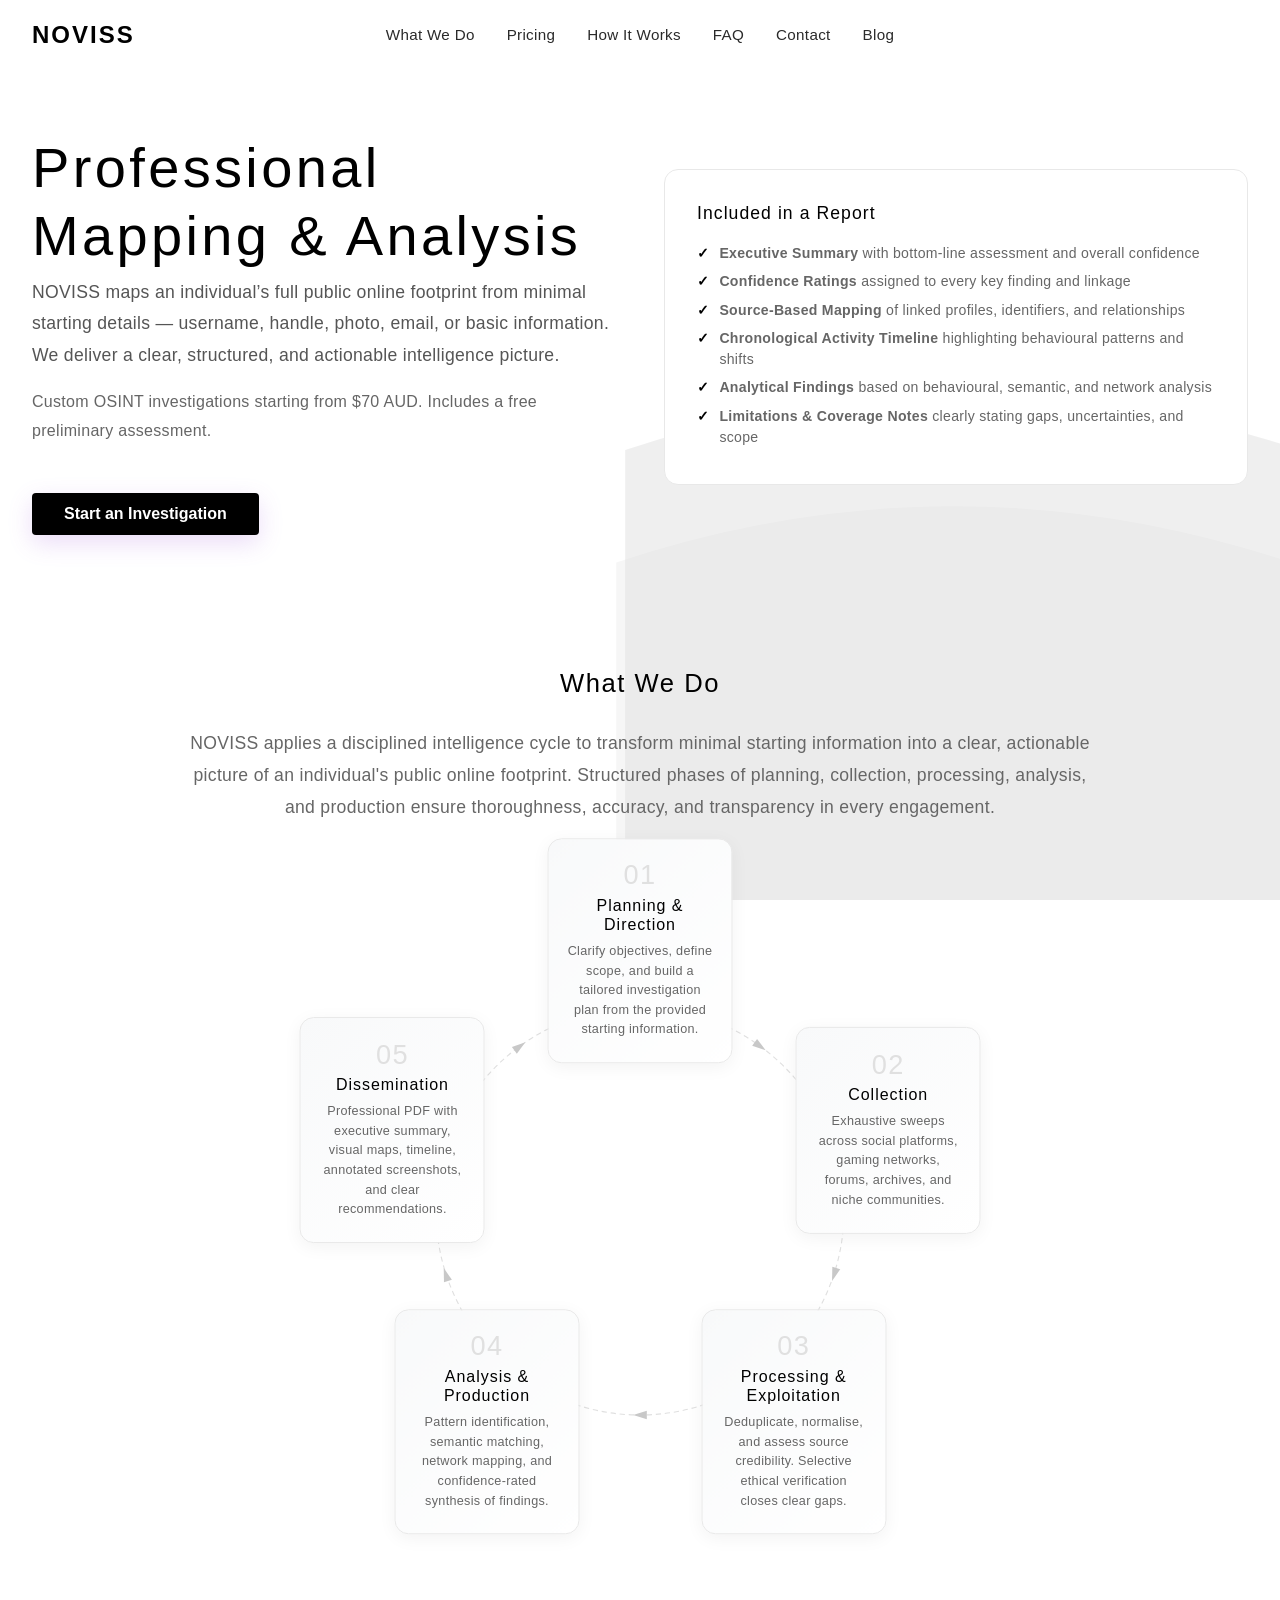
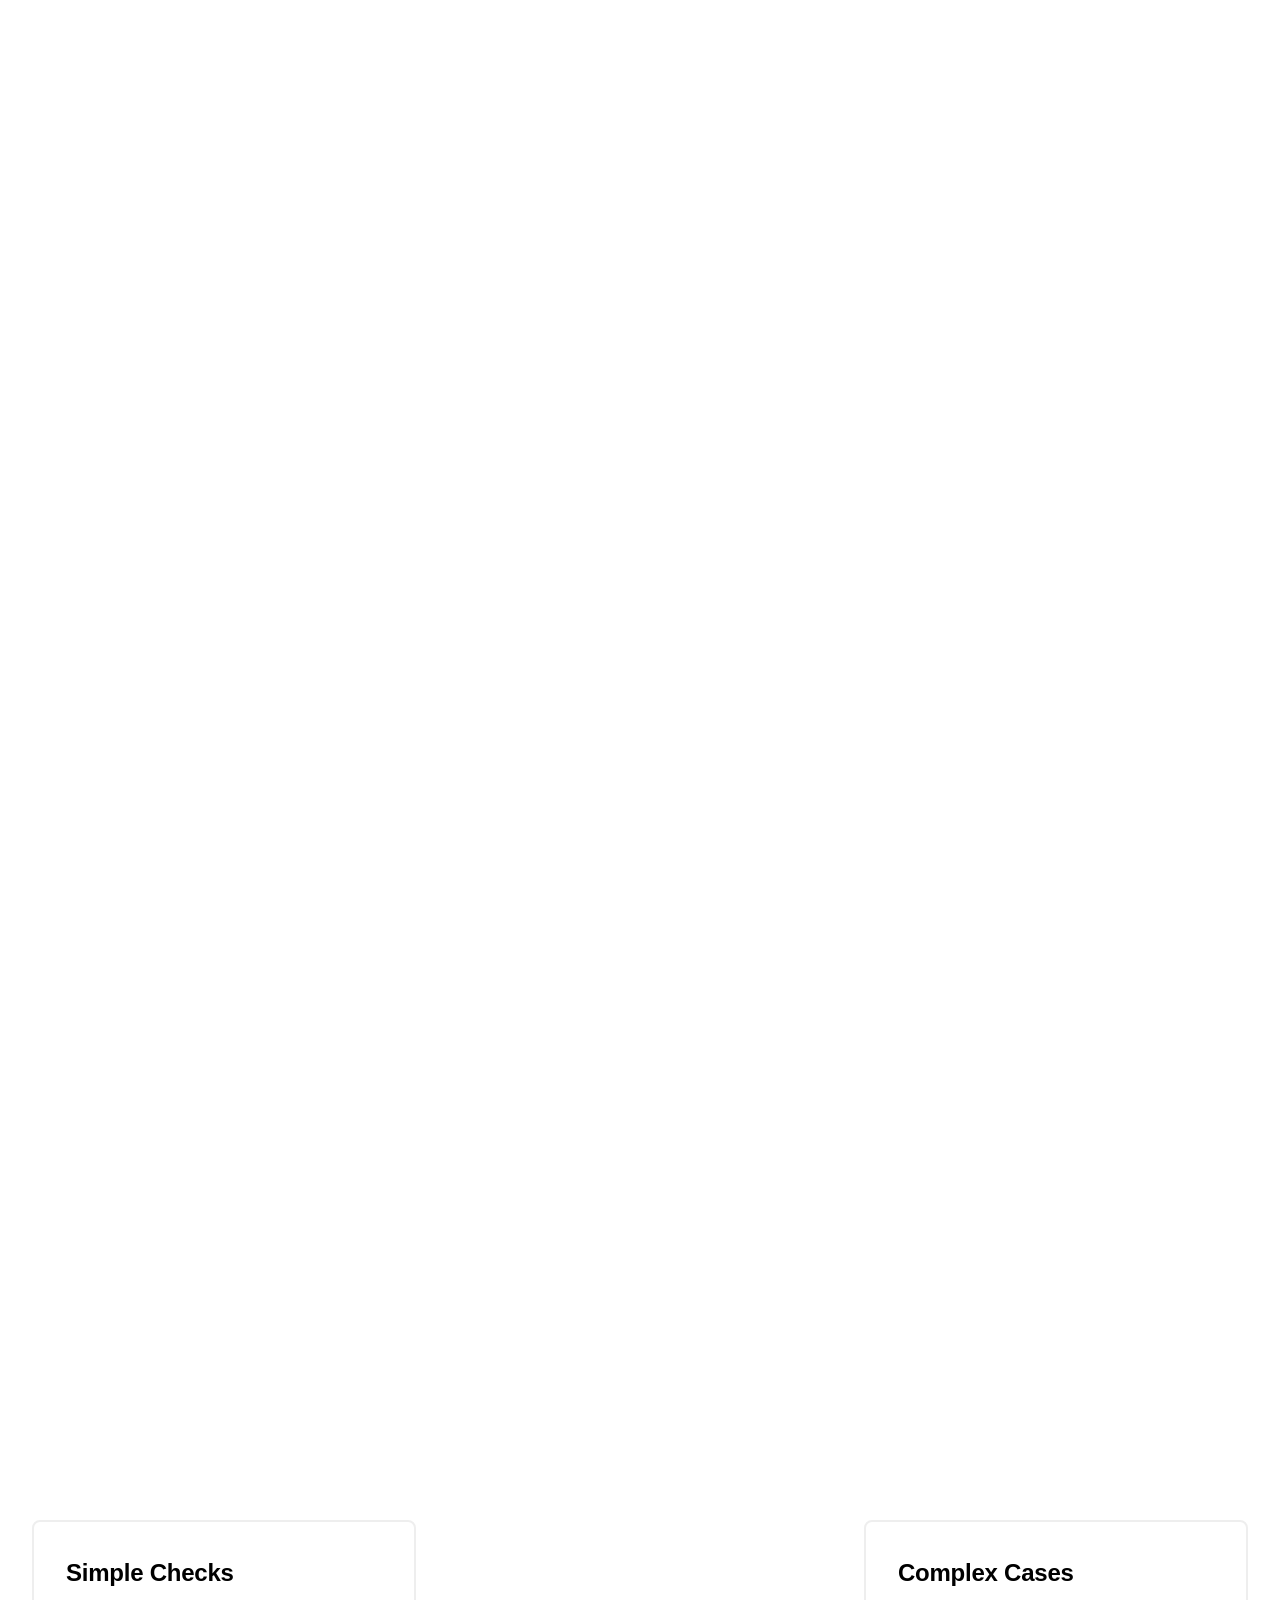
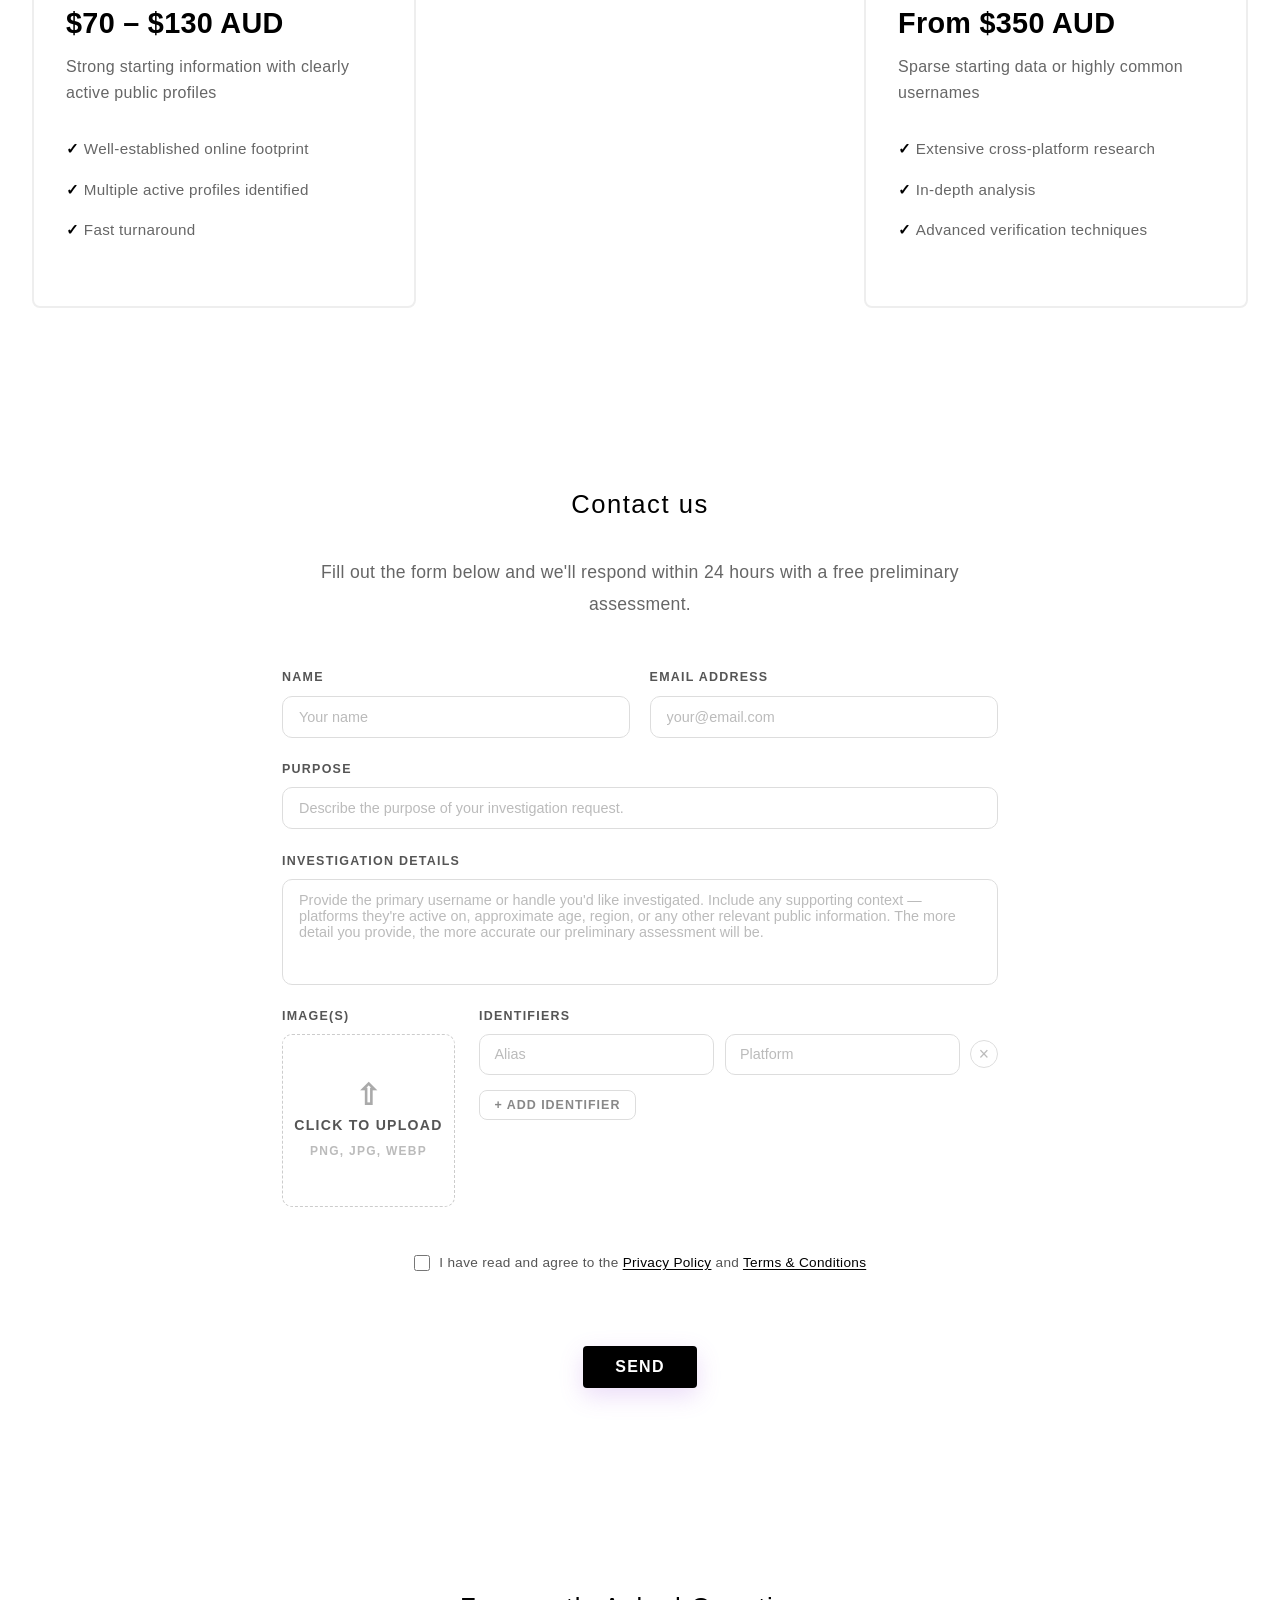
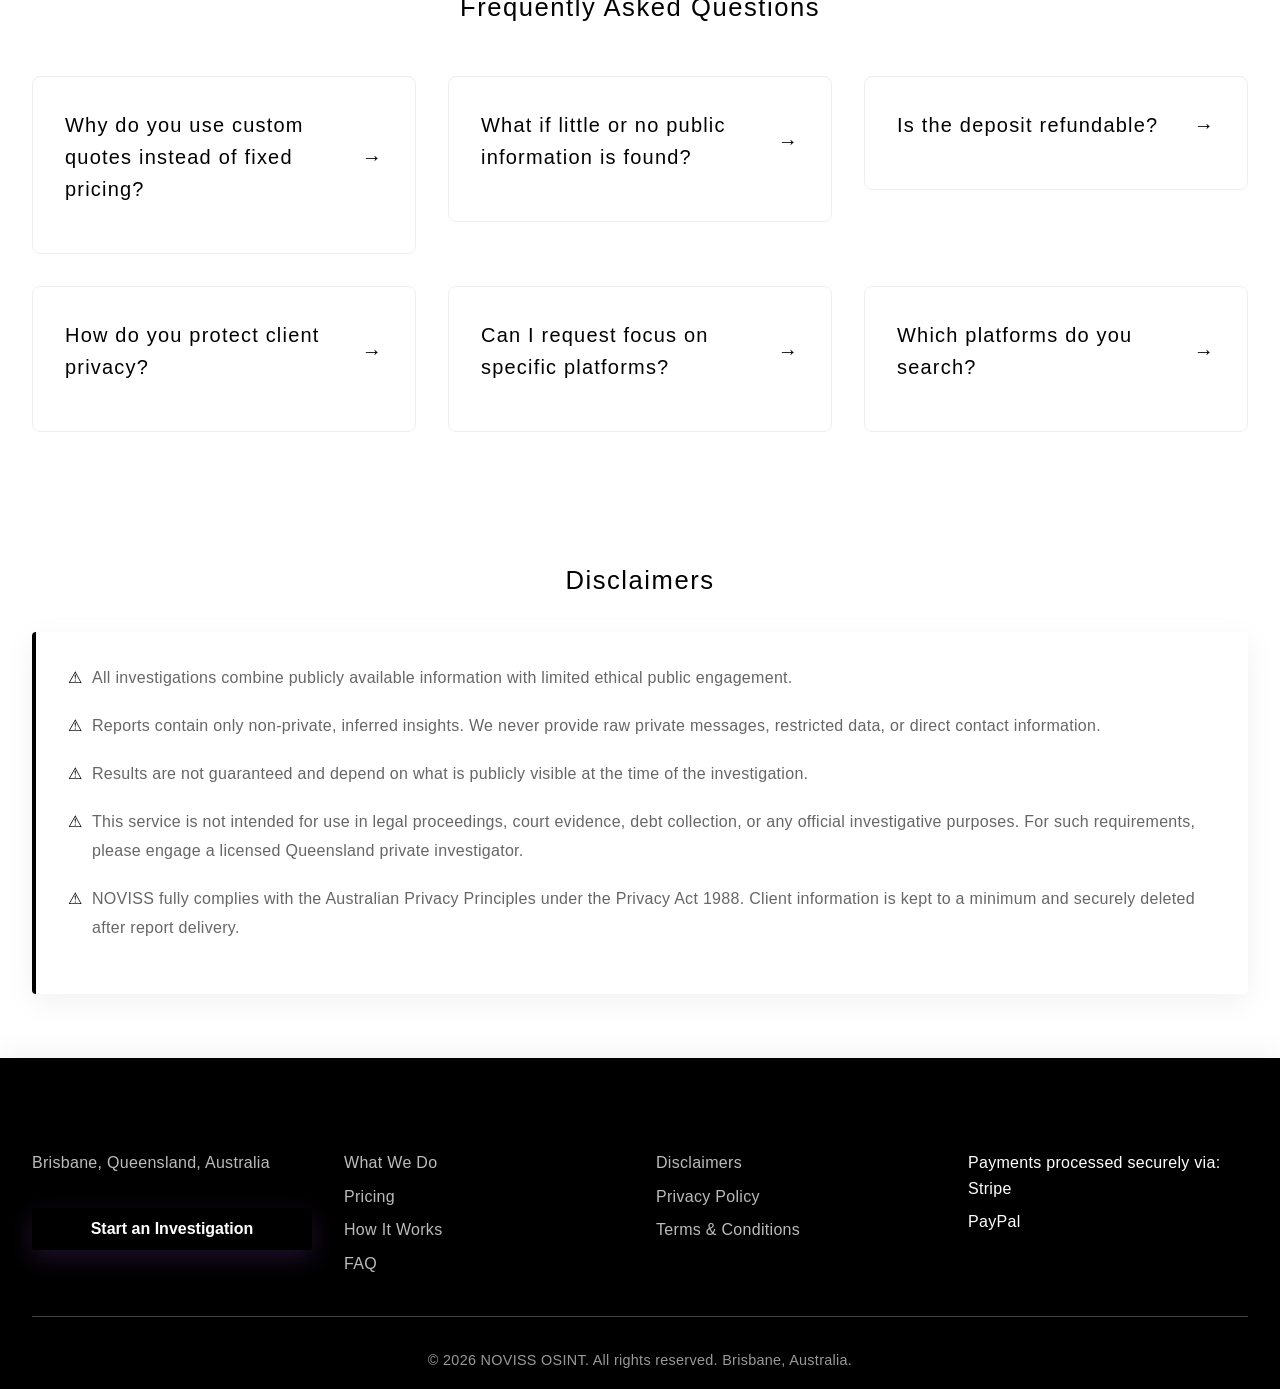
==== commit 7f9aaa49: "Blog: related posts section (tag-first, max 6, 2x3 grid)" ====
--- a/index.html
+++ b/index.html
@@ -196,7 +196,7 @@
         <form class="contact-form" id="contactForm" novalidate>
             <div class="contact-form-row">
                 <div class="contact-field">
-                    <label for="contactName">Full Name</label>
+                    <label for="contactName">Name</label>
                     <input type="text" id="contactName" name="name" placeholder="Your name" autocomplete="name" maxlength="100" required>
                 </div>
                 <div class="contact-field">
@@ -351,6 +351,7 @@
             </div>
             <img class="article-image" id="articleImage" src="" alt="" style="display:none">
             <div class="article-body" id="articleBody"></div>
+            <div class="related-posts" id="relatedPosts"></div>
         </div>
     </div>
 
--- a/styles.css
+++ b/styles.css
@@ -1220,6 +1220,29 @@
     margin-bottom: 1.6rem;
 }
 
+/* ===== Related Posts ===== */
+.related-posts {
+    max-width: 720px;
+    margin: 4rem auto 0;
+    padding-top: 3rem;
+    border-top: 1px solid #e8e8e8;
+}
+
+.related-posts-heading {
+    font-family: 'Bebas Neue', sans-serif;
+    font-size: 1.6rem;
+    font-weight: 400;
+    letter-spacing: 0.06em;
+    color: var(--primary-color);
+    margin-bottom: 1.5rem;
+}
+
+.related-posts-grid {
+    display: grid;
+    grid-template-columns: repeat(3, 1fr);
+    gap: 1.2rem;
+}
+
 /* Strip the card-box styling from .about-content when used in the sidebar */
 .about-blog-left .about-content {
     background: none;
@@ -1518,6 +1541,7 @@
     display: grid;
     grid-template-columns: repeat(auto-fit, minmax(350px, 1fr));
     gap: 2rem;
+    align-items: start;
 }
 
 .faq-item {
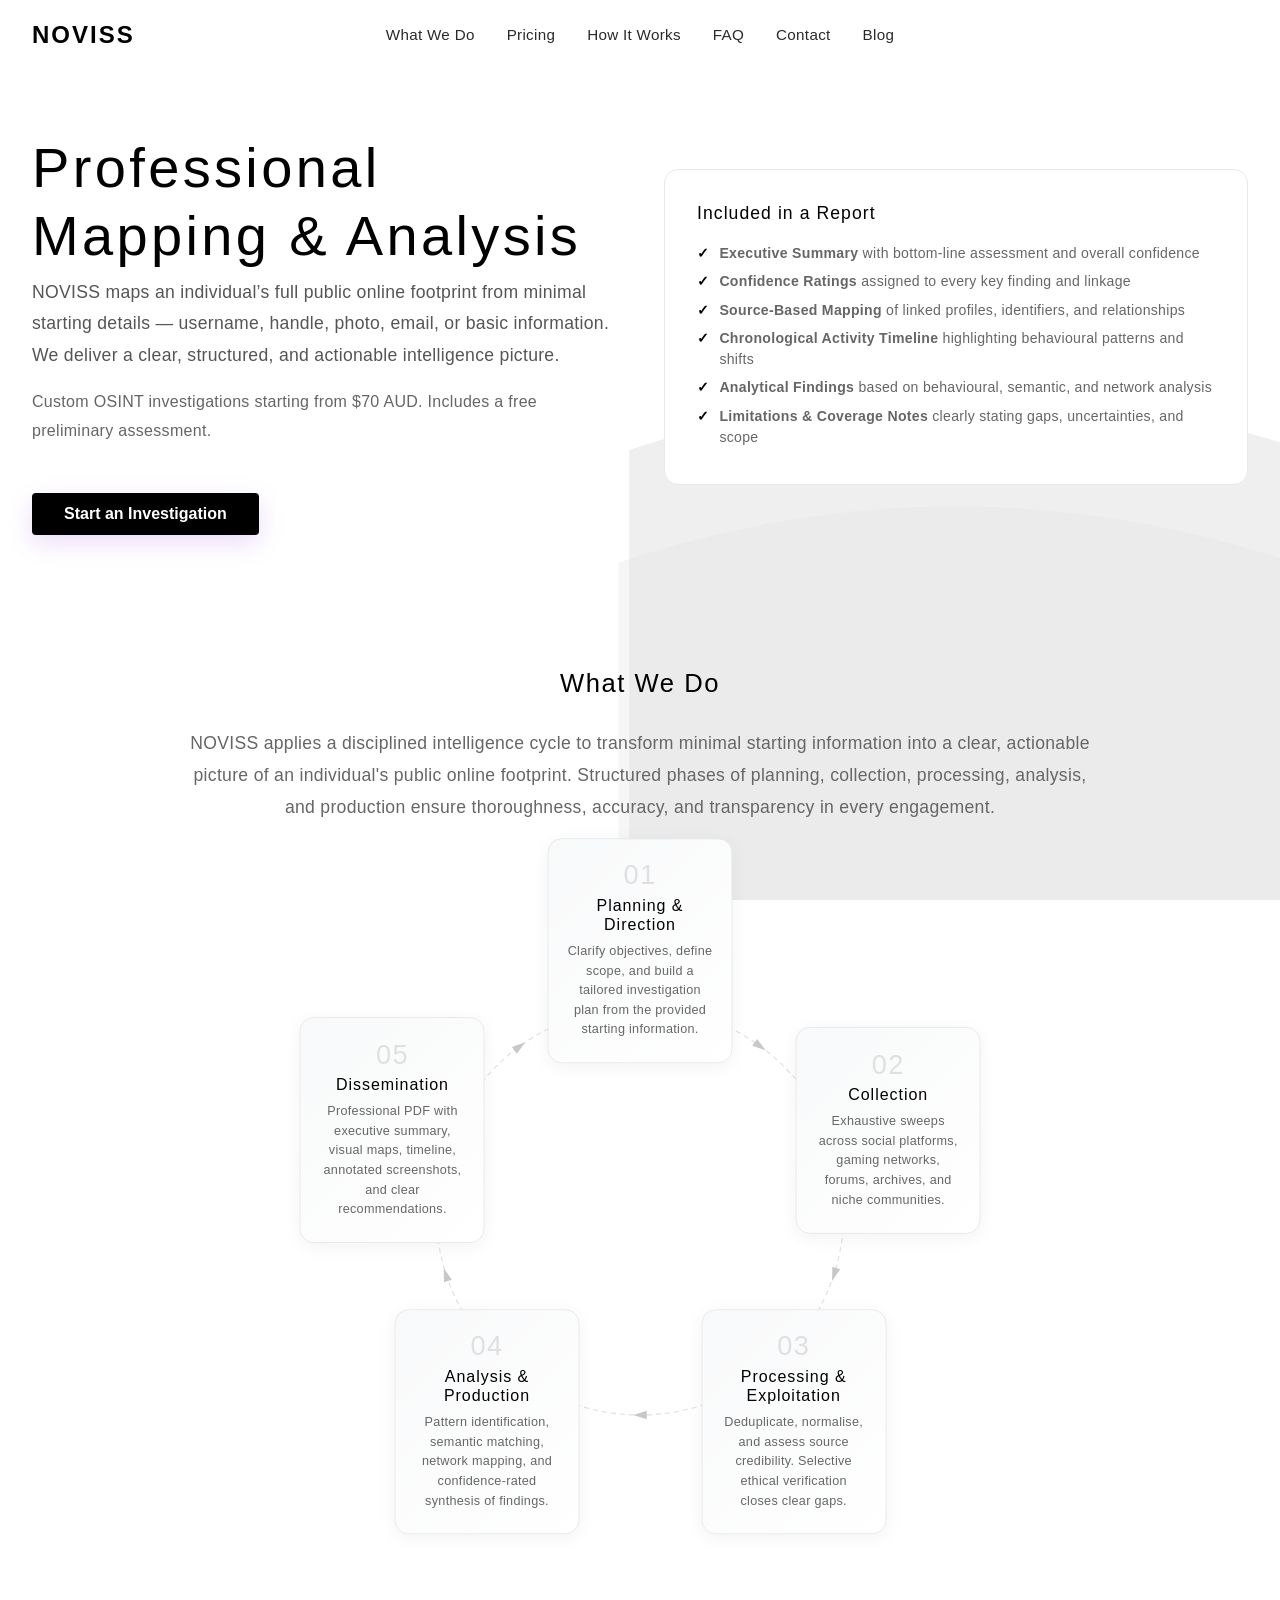
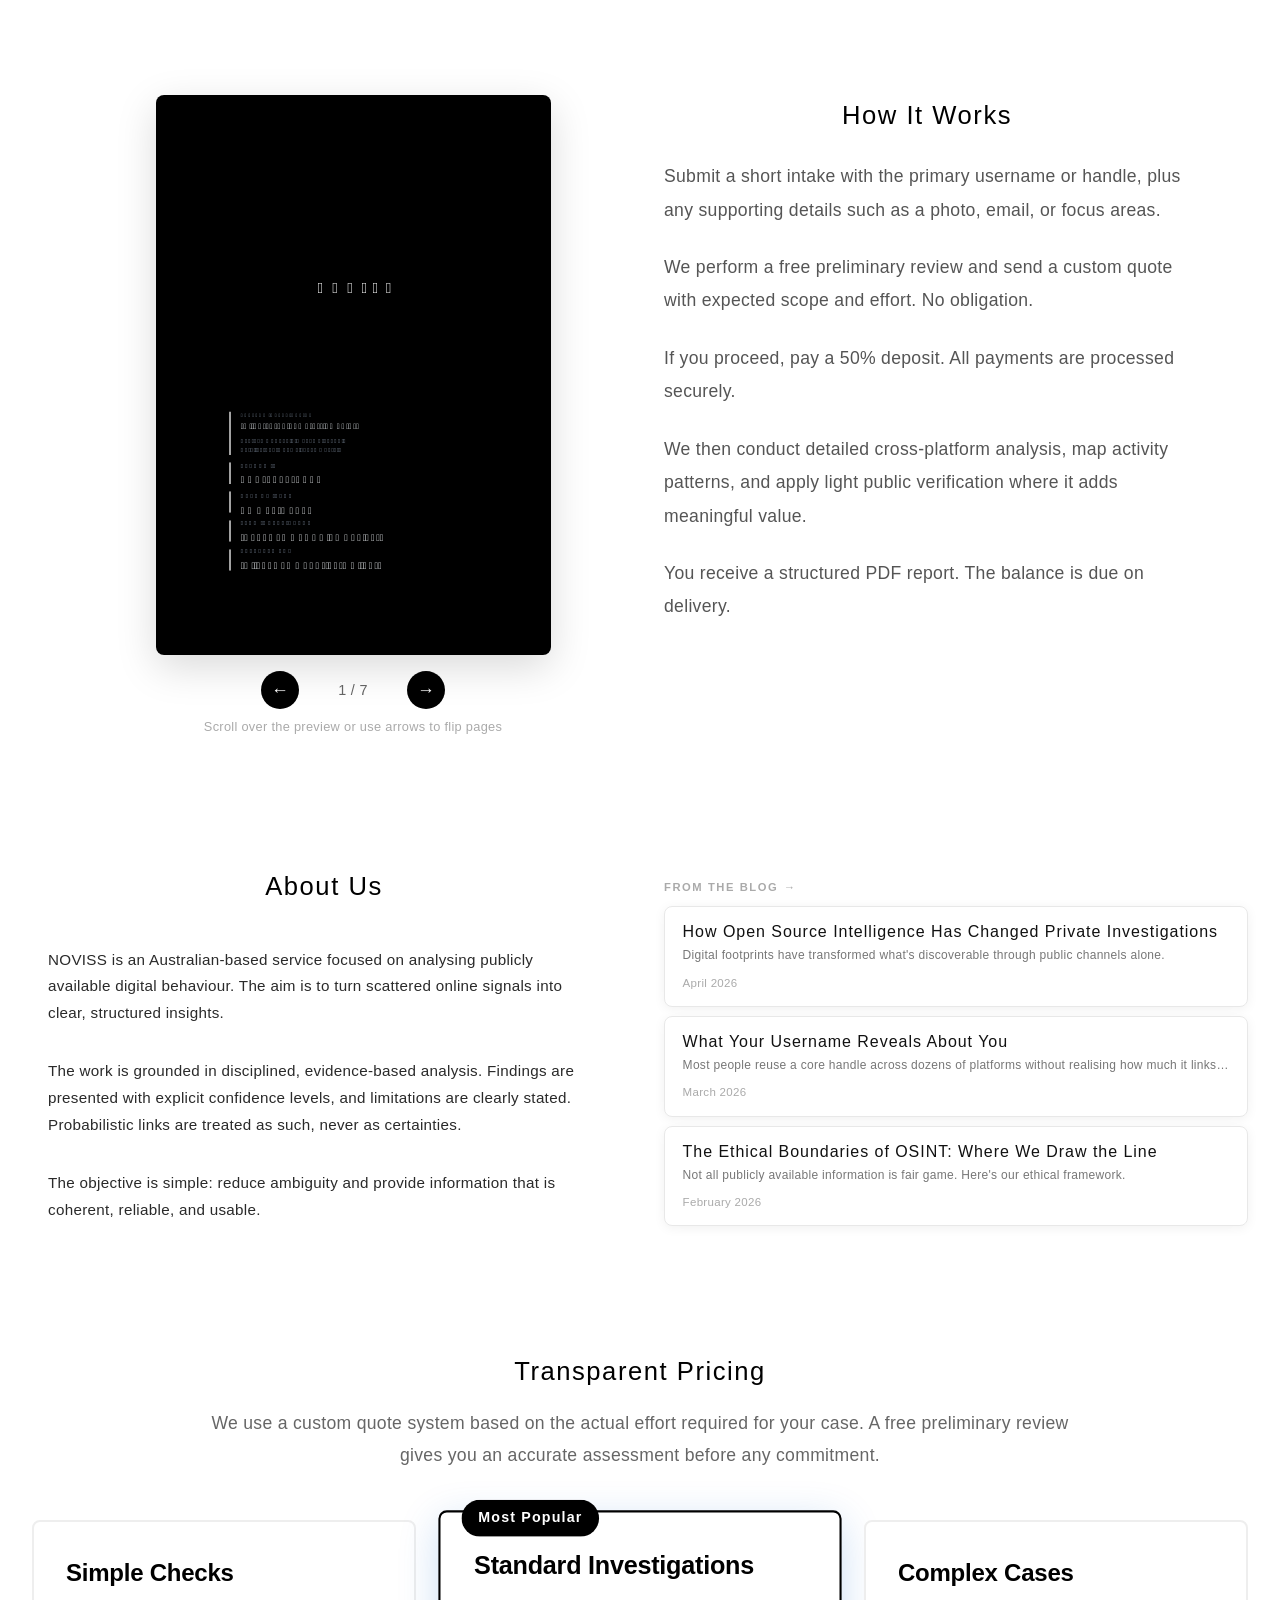
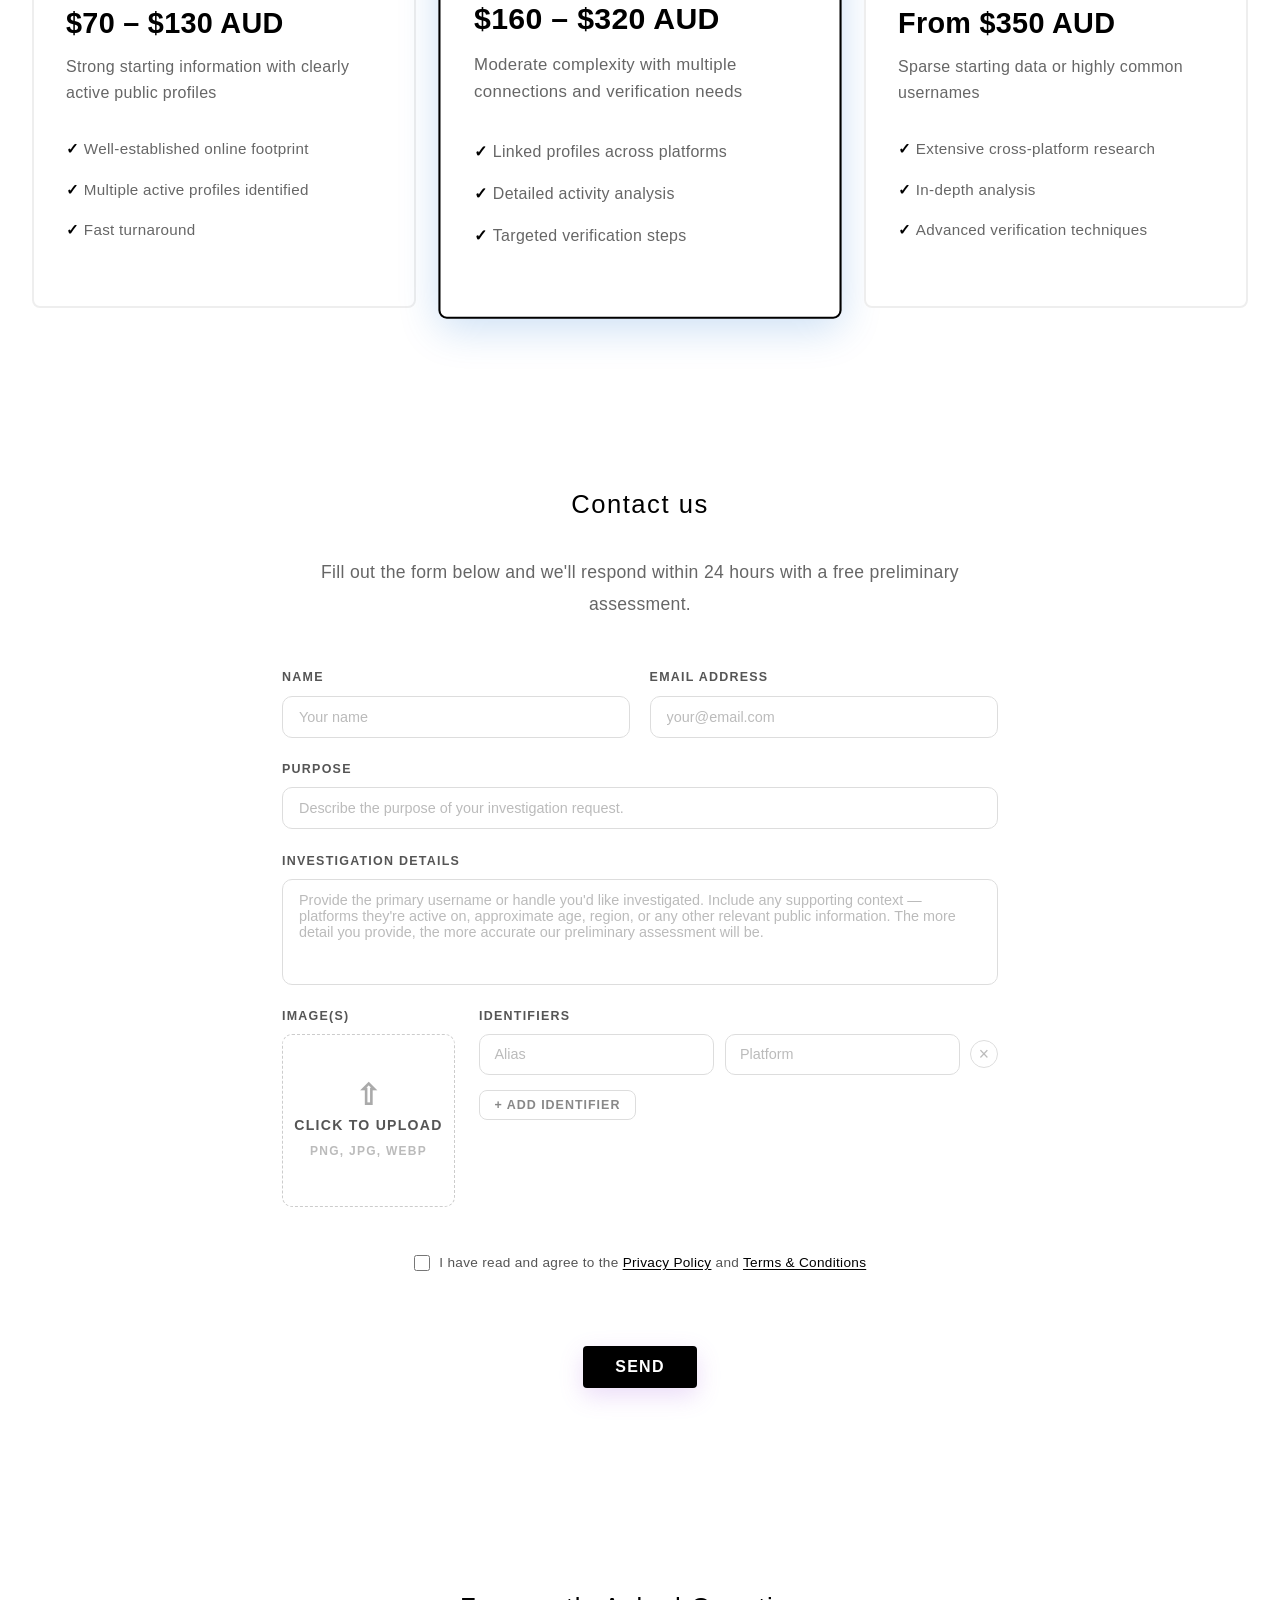
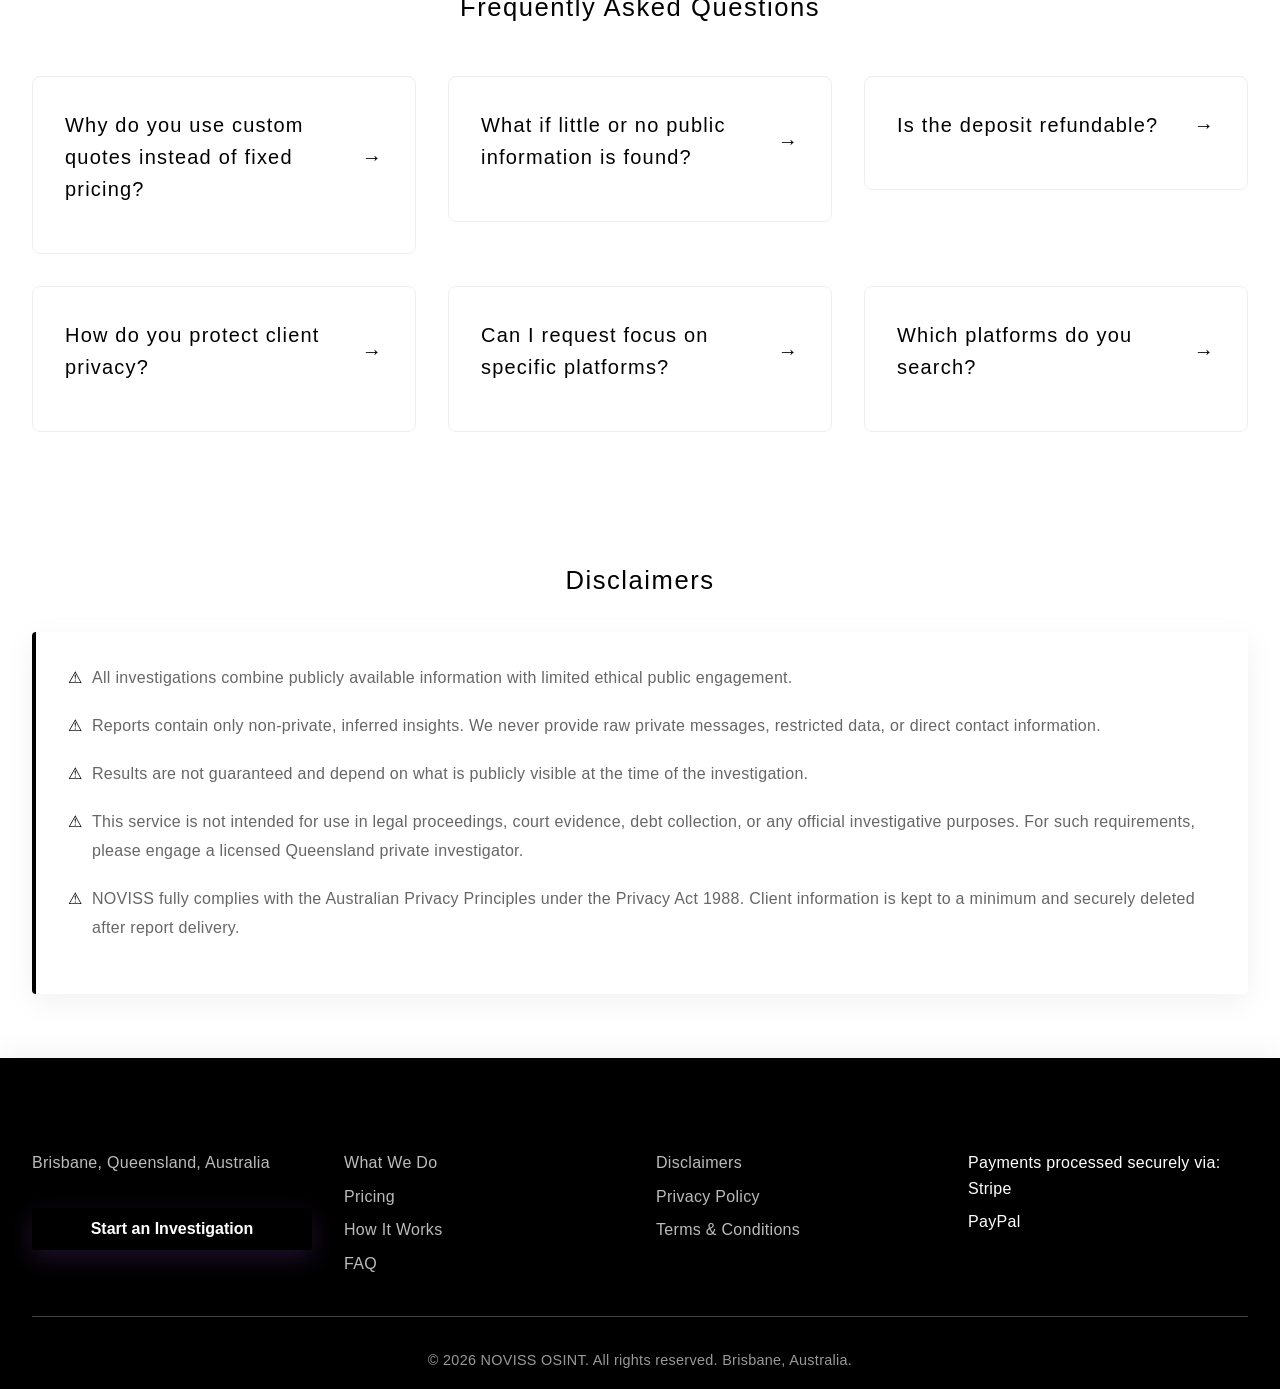
==== commit fd4c3382: "SEO: meta description, OG/Twitter cards, JSON-LD schema, canonical, preconnect, defer scripts, robot" ====
--- a/index.html
+++ b/index.html
@@ -5,8 +5,64 @@
     <meta name="viewport" content="width=device-width, initial-scale=1.0">
     <meta http-equiv="Content-Security-Policy" content="default-src 'self'; script-src 'self' https://challenges.cloudflare.com; style-src 'self' 'unsafe-inline' https://fonts.googleapis.com; font-src 'self' https://fonts.gstatic.com; worker-src 'self' blob:; connect-src 'self' https://challenges.cloudflare.com https://tight-pond-8193.noviss-osint.workers.dev; img-src 'self' data: blob: https://images.unsplash.com; frame-src https://challenges.cloudflare.com;">
     <title>NOVISS OSINT | Professional Open Source Intelligence</title>
+
+    <!-- SEO Meta Tags -->
+    <meta name="description" content="Professional open source intelligence investigations from AU$70. Map any individual's complete public digital footprint with confidence-rated analysis and a free preliminary assessment.">
+    <meta name="robots" content="index, follow, max-snippet:-1, max-image-preview:large, max-video-preview:-1">
+    <link rel="canonical" href="https://noviss-osint.com/">
+    <link rel="sitemap" type="application/xml" href="/sitemap.xml">
+
+    <!-- Open Graph -->
+    <meta property="og:type" content="website">
+    <meta property="og:url" content="https://noviss-osint.com/">
+    <meta property="og:title" content="NOVISS OSINT | Professional Open Source Intelligence">
+    <meta property="og:description" content="Professional open source intelligence investigations from AU$70. Map any individual's complete public digital footprint with confidence-rated analysis and a free preliminary assessment.">
+    <meta property="og:image" content="https://noviss-osint.com/og-image.jpg">
+    <meta property="og:image:width" content="1200">
+    <meta property="og:image:height" content="630">
+    <meta property="og:image:alt" content="NOVISS OSINT - Professional Open Source Intelligence">
+    <meta property="og:site_name" content="NOVISS OSINT">
+    <meta property="og:locale" content="en_AU">
+
+    <!-- Twitter Card -->
+    <meta name="twitter:card" content="summary_large_image">
+    <meta name="twitter:url" content="https://noviss-osint.com/">
+    <meta name="twitter:title" content="NOVISS OSINT | Professional Open Source Intelligence">
+    <meta name="twitter:description" content="Professional open source intelligence investigations from AU$70. Map any individual's complete public digital footprint with confidence-rated analysis and a free preliminary assessment.">
+    <meta name="twitter:image" content="https://noviss-osint.com/og-image.jpg">
+    <meta name="twitter:image:alt" content="NOVISS OSINT - Professional Open Source Intelligence">
+
+    <!-- Performance: Preconnect -->
+    <link rel="preconnect" href="https://fonts.googleapis.com">
+    <link rel="preconnect" href="https://fonts.gstatic.com" crossorigin>
+    <link rel="preconnect" href="https://challenges.cloudflare.com">
+    <link rel="dns-prefetch" href="https://images.unsplash.com">
+
+    <!-- Structured Data -->
+    <script type="application/ld+json">
+    {
+      "@context": "https://schema.org",
+      "@type": "ProfessionalService",
+      "name": "NOVISS OSINT",
+      "description": "Professional open source intelligence investigations. We map an individual's full public online footprint from minimal starting details, delivering structured and actionable intelligence.",
+      "url": "https://noviss-osint.com",
+      "areaServed": {
+        "@type": "Country",
+        "name": "Australia"
+      },
+      "priceRange": "$$",
+      "contactPoint": {
+        "@type": "ContactPoint",
+        "contactType": "customer service",
+        "areaServed": "AU"
+      },
+      "knowsAbout": ["OSINT", "Open Source Intelligence", "Digital Investigation", "Online Research", "Cybersecurity"]
+    }
+    </script>
+
     <link rel="stylesheet" href="styles.css">
-    <script src="pdfjs/pdf.min.js"></script>
+    <noscript><style>section { opacity: 1 !important; }</style></noscript>
+    <script src="pdfjs/pdf.min.js" defer></script>
     <script src="https://challenges.cloudflare.com/turnstile/v0/api.js" async defer></script>
 </head>
 <body>
@@ -22,7 +78,7 @@
                 <li><a href="#contact">Contact</a></li>
                 <li><a href="#" id="blogNavLink">Blog</a></li>
             </ul>
-            <div class="hamburger">
+            <div class="hamburger" role="button" aria-label="Toggle navigation menu" tabindex="0">
                 <span></span>
                 <span></span>
                 <span></span>
@@ -446,6 +502,6 @@
         </div>
     </div>
 
-    <script src="script.js"></script>
+    <script src="script.js" defer></script>
 </body>
 </html>
--- a/styles.css
+++ b/styles.css
@@ -1243,6 +1243,10 @@
     gap: 1.2rem;
 }
 
+.related-posts-grid .blog-page-card-lead {
+    display: none;
+}
+
 /* Strip the card-box styling from .about-content when used in the sidebar */
 .about-blog-left .about-content {
     background: none;
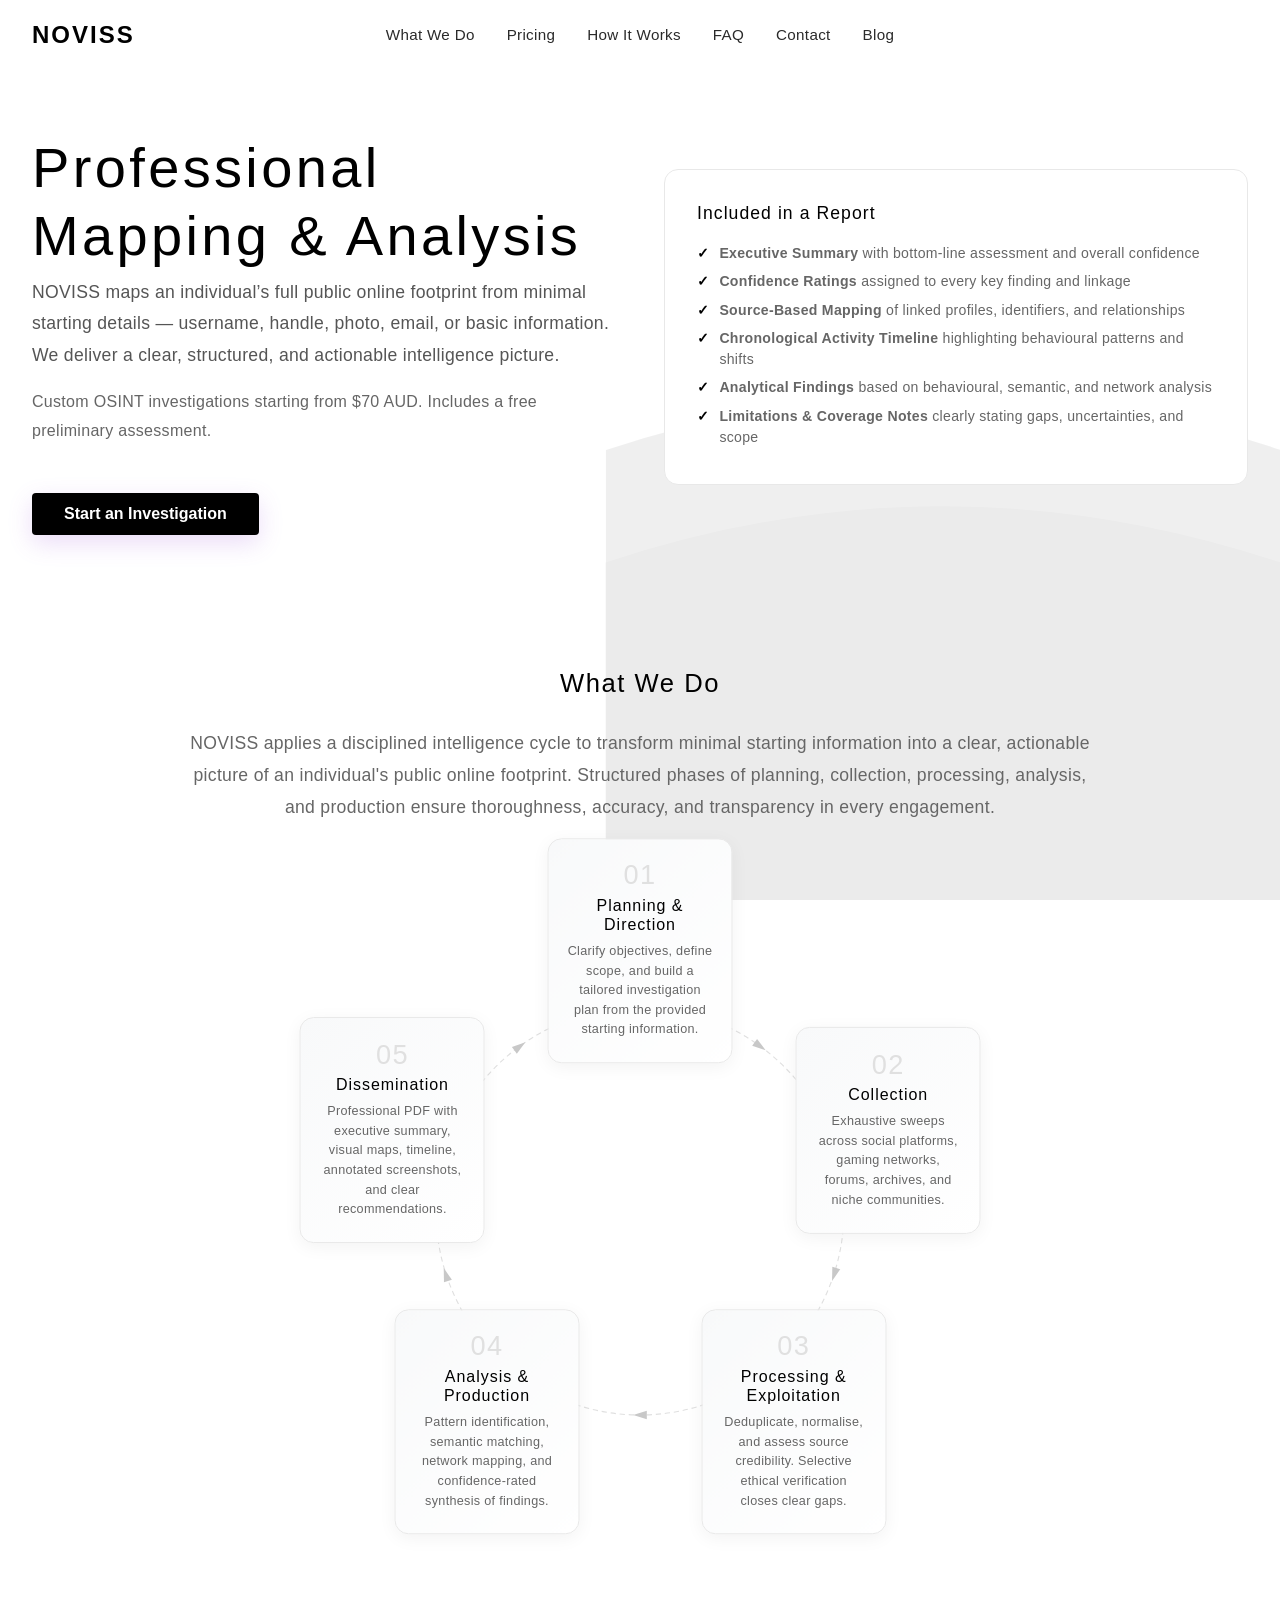
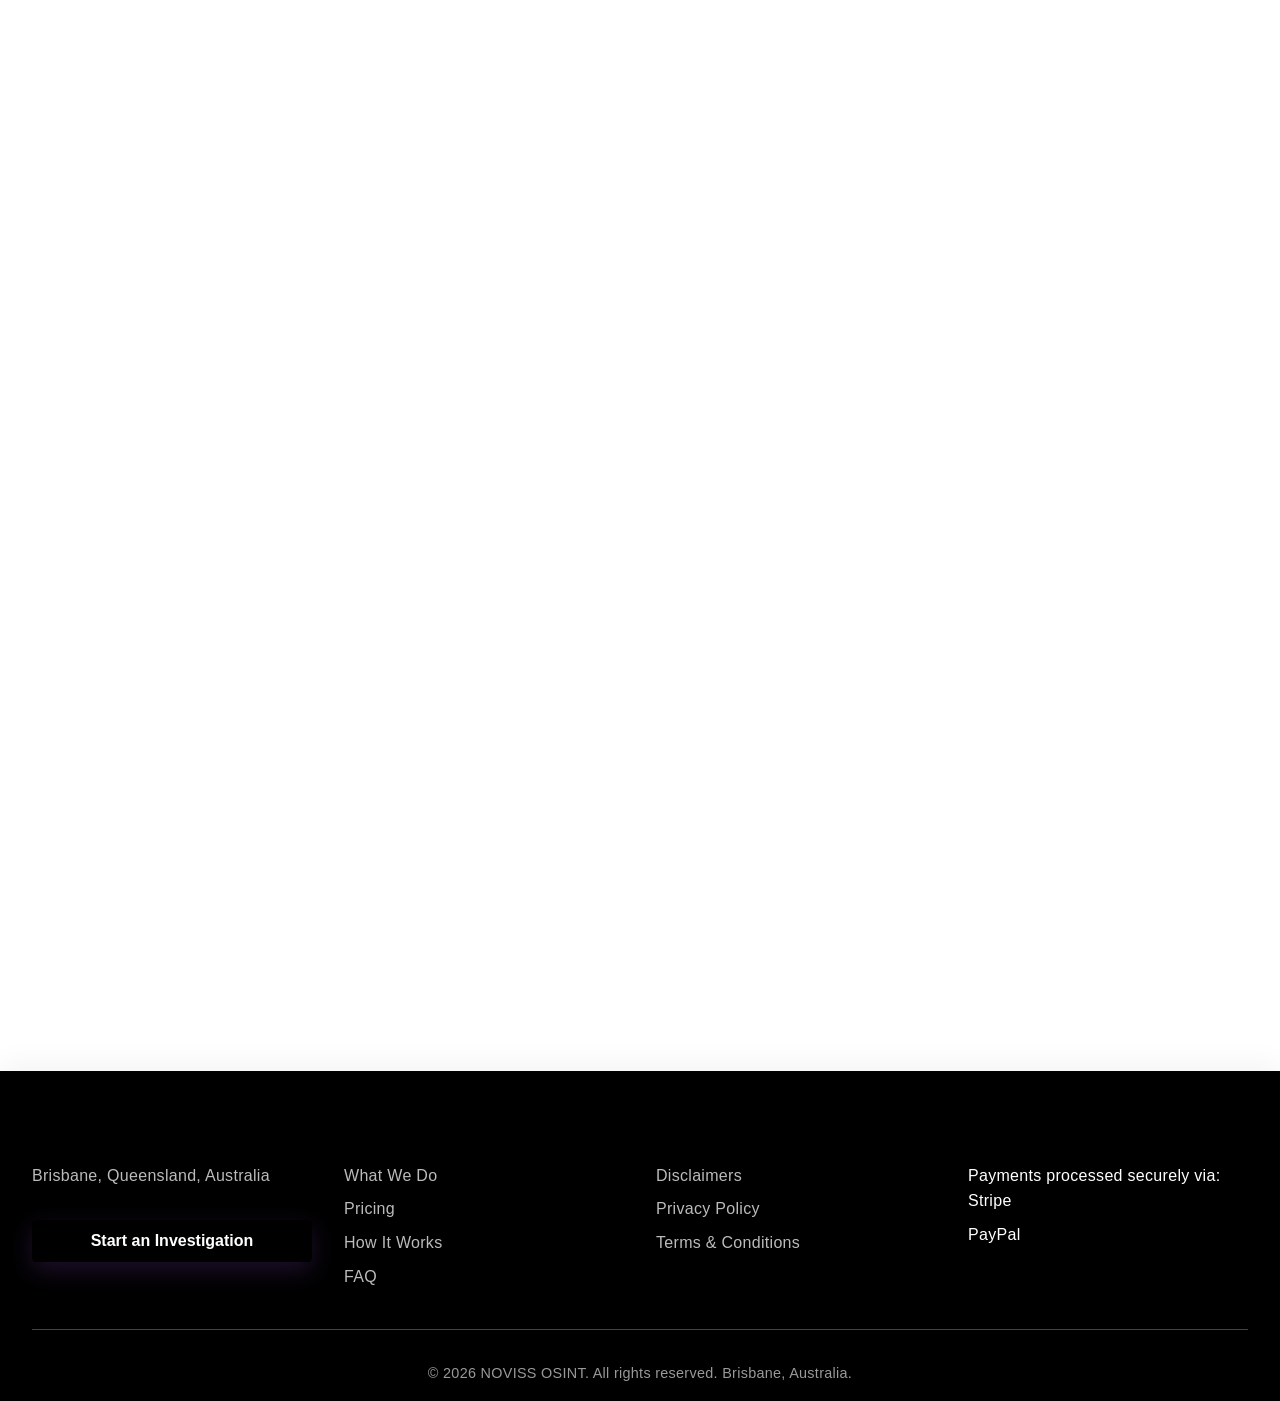
==== commit 06747cc8: "Security: fix CSP (form-action, base-uri, remove unsafe-inline), HTTP headers, rate limiting, Turnst" ====
--- a/index.html
+++ b/index.html
@@ -3,7 +3,7 @@
 <head>
     <meta charset="UTF-8">
     <meta name="viewport" content="width=device-width, initial-scale=1.0">
-    <meta http-equiv="Content-Security-Policy" content="default-src 'self'; script-src 'self' https://challenges.cloudflare.com; style-src 'self' 'unsafe-inline' https://fonts.googleapis.com; font-src 'self' https://fonts.gstatic.com; worker-src 'self' blob:; connect-src 'self' https://challenges.cloudflare.com https://tight-pond-8193.noviss-osint.workers.dev; img-src 'self' data: blob: https://images.unsplash.com; frame-src https://challenges.cloudflare.com;">
+    <meta http-equiv="Content-Security-Policy" content="default-src 'self'; script-src 'self' https://challenges.cloudflare.com; style-src 'self' 'sha256-LinDqRW/26kT3UbETGnHBztg91yMTOV6tgdT4PlzaV4=' https://fonts.googleapis.com; font-src 'self' https://fonts.gstatic.com; worker-src 'self' blob:; connect-src 'self' https://challenges.cloudflare.com https://tight-pond-8193.noviss-osint.workers.dev; img-src 'self' data: blob: https://images.unsplash.com; frame-src https://challenges.cloudflare.com; form-action 'self' https://tight-pond-8193.noviss-osint.workers.dev; base-uri 'self';">
     <title>NOVISS OSINT | Professional Open Source Intelligence</title>
 
     <!-- SEO Meta Tags -->
@@ -207,7 +207,7 @@
             </div>
         </div>
 
-        <h2 id="pricing-cards" class="how-it-works-heading sm" style="margin-top: 7rem;">Transparent Pricing</h2>
+        <h2 id="pricing-cards" class="how-it-works-heading sm">Transparent Pricing</h2>
         <p class="section-intro">We use a custom quote system based on the actual effort required for your case. A free preliminary review gives you an accurate assessment before any commitment.</p>
         
         <div class="pricing-grid">
@@ -275,9 +275,10 @@
                         <span class="upload-icon">&#8679;</span>
                         <span class="upload-text">Click to upload</span>
                         <span class="upload-sub">PNG, JPG, WEBP</span>
-                        <input type="file" id="contactUpload" name="image" accept="image/png,image/jpeg,image/webp" style="display:none">
+                        <input type="file" id="contactUpload" name="image" accept="image/png,image/jpeg,image/webp" class="file-input-hidden">
                     </label>
                     <span class="upload-filename" id="uploadFilename"></span>
+                    <span class="upload-note">Images cannot be processed via this form &mdash; please describe any relevant image details in the Investigation Details field instead.</span>
                 </div>
                 <div class="contact-field">
                     <label>Identifiers</label>
@@ -382,7 +383,7 @@
     </div><!-- /#main-app -->
 
     <!-- Blog Page -->
-    <div id="blog-page" style="display:none">
+    <div id="blog-page" hidden>
         <div class="blog-page-container">
             <div class="blog-search-bar">
                 <input type="text" id="blogSearch" placeholder="Search articles&#8230;" autocomplete="off">
@@ -392,12 +393,12 @@
                 <button id="blogSearchBtn" class="btn btn-primary">Search</button>
             </div>
             <div id="blogGrid" class="blog-page-grid"></div>
-            <p id="blogNoResults" class="blog-no-results" style="display:none">No articles match your search.</p>
+            <p id="blogNoResults" class="blog-no-results" hidden>No articles match your search.</p>
         </div>
     </div>
 
     <!-- Article Page -->
-    <div id="article-page" style="display:none">
+    <div id="article-page" hidden>
         <div class="article-page-container">
             <button class="article-back-btn" id="articleBackBtn">&#8592; Back to Blog</button>
             <div class="article-header">
@@ -405,7 +406,7 @@
                 <h1 class="article-title" id="articleTitle"></h1>
                 <span class="article-date" id="articleDate"></span>
             </div>
-            <img class="article-image" id="articleImage" src="" alt="" style="display:none">
+            <img class="article-image" id="articleImage" src="" alt="" hidden>
             <div class="article-body" id="articleBody"></div>
             <div class="related-posts" id="relatedPosts"></div>
         </div>
--- a/styles.css
+++ b/styles.css
@@ -509,6 +509,22 @@
 }
 
 /* ===== Pricing Section ===== */
+#pricing-cards {
+    margin-top: 7rem;
+}
+
+.file-input-hidden {
+    display: none;
+}
+
+.upload-note {
+    display: block;
+    margin-top: 0.5rem;
+    font-size: 0.78rem;
+    color: #888;
+    line-height: 1.4;
+}
+
 .pricing-section {
     padding: 5rem 2rem;
     margin: 3rem 0;
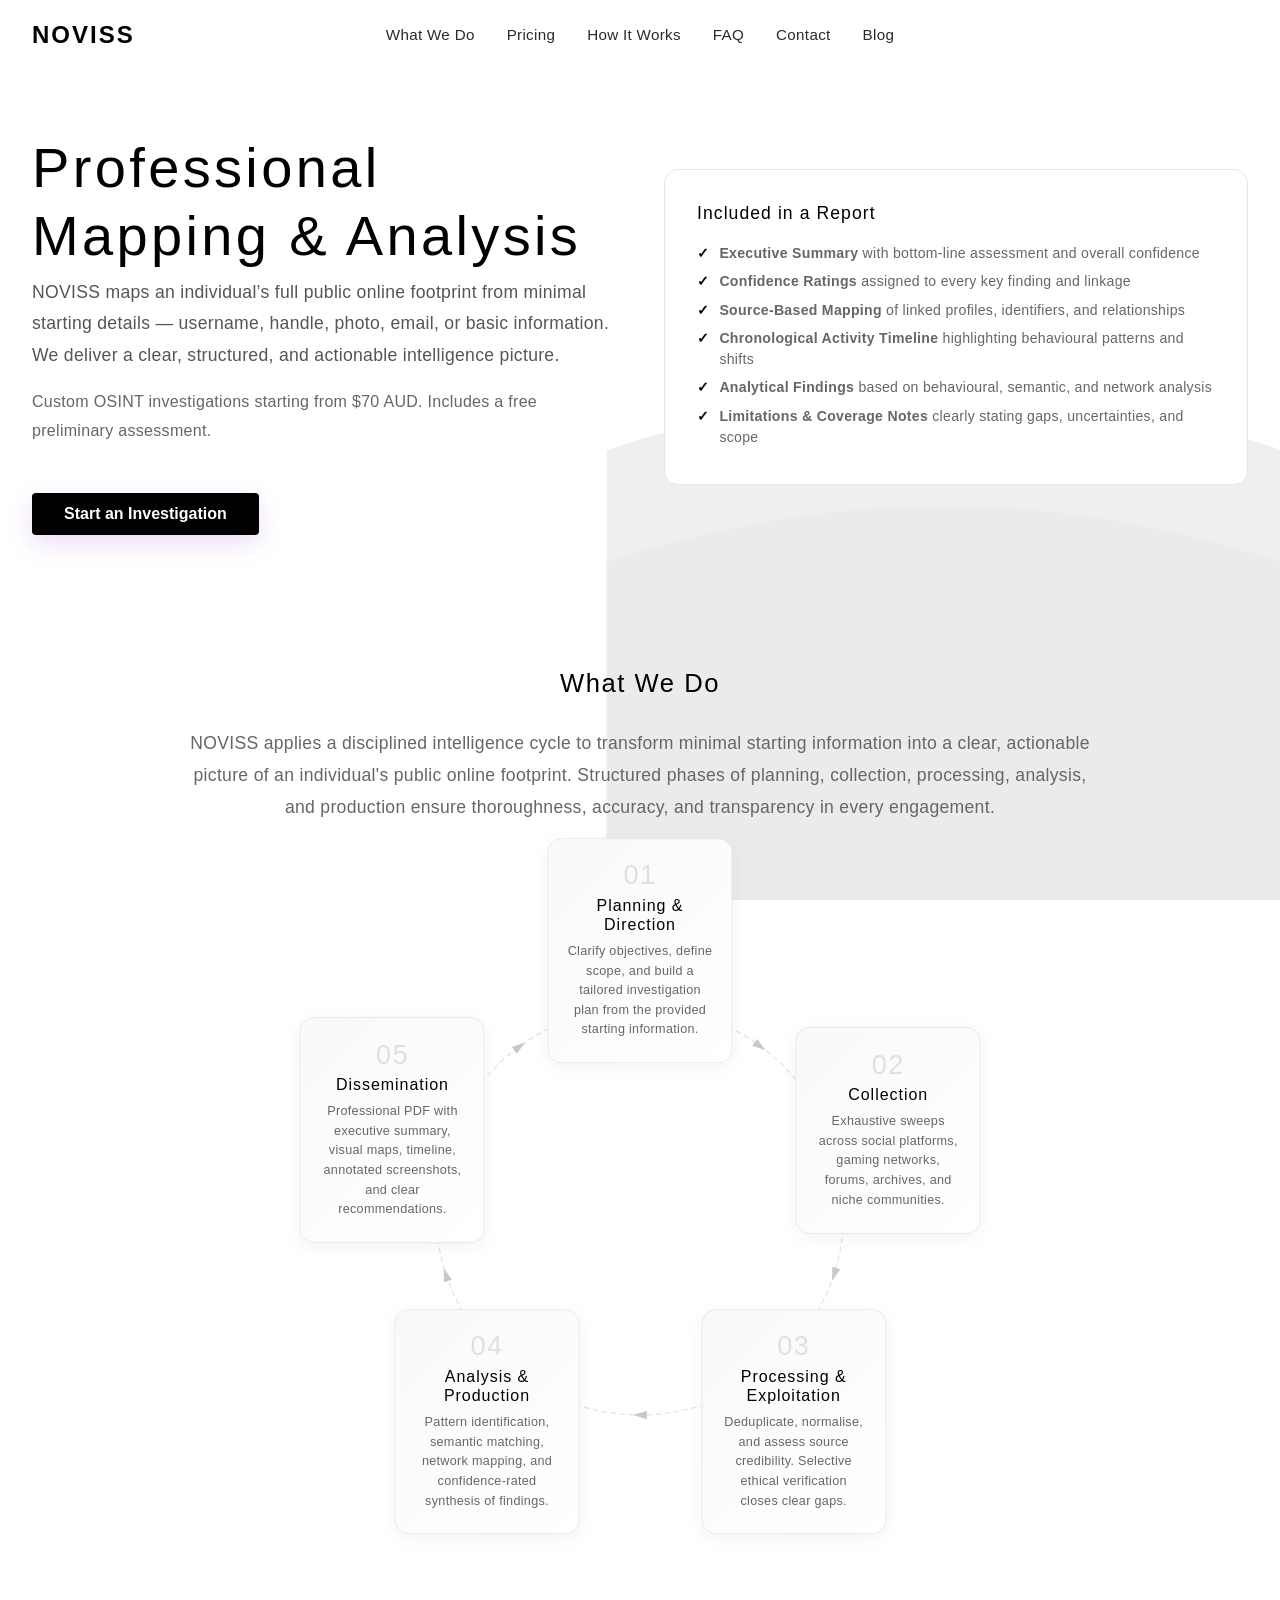
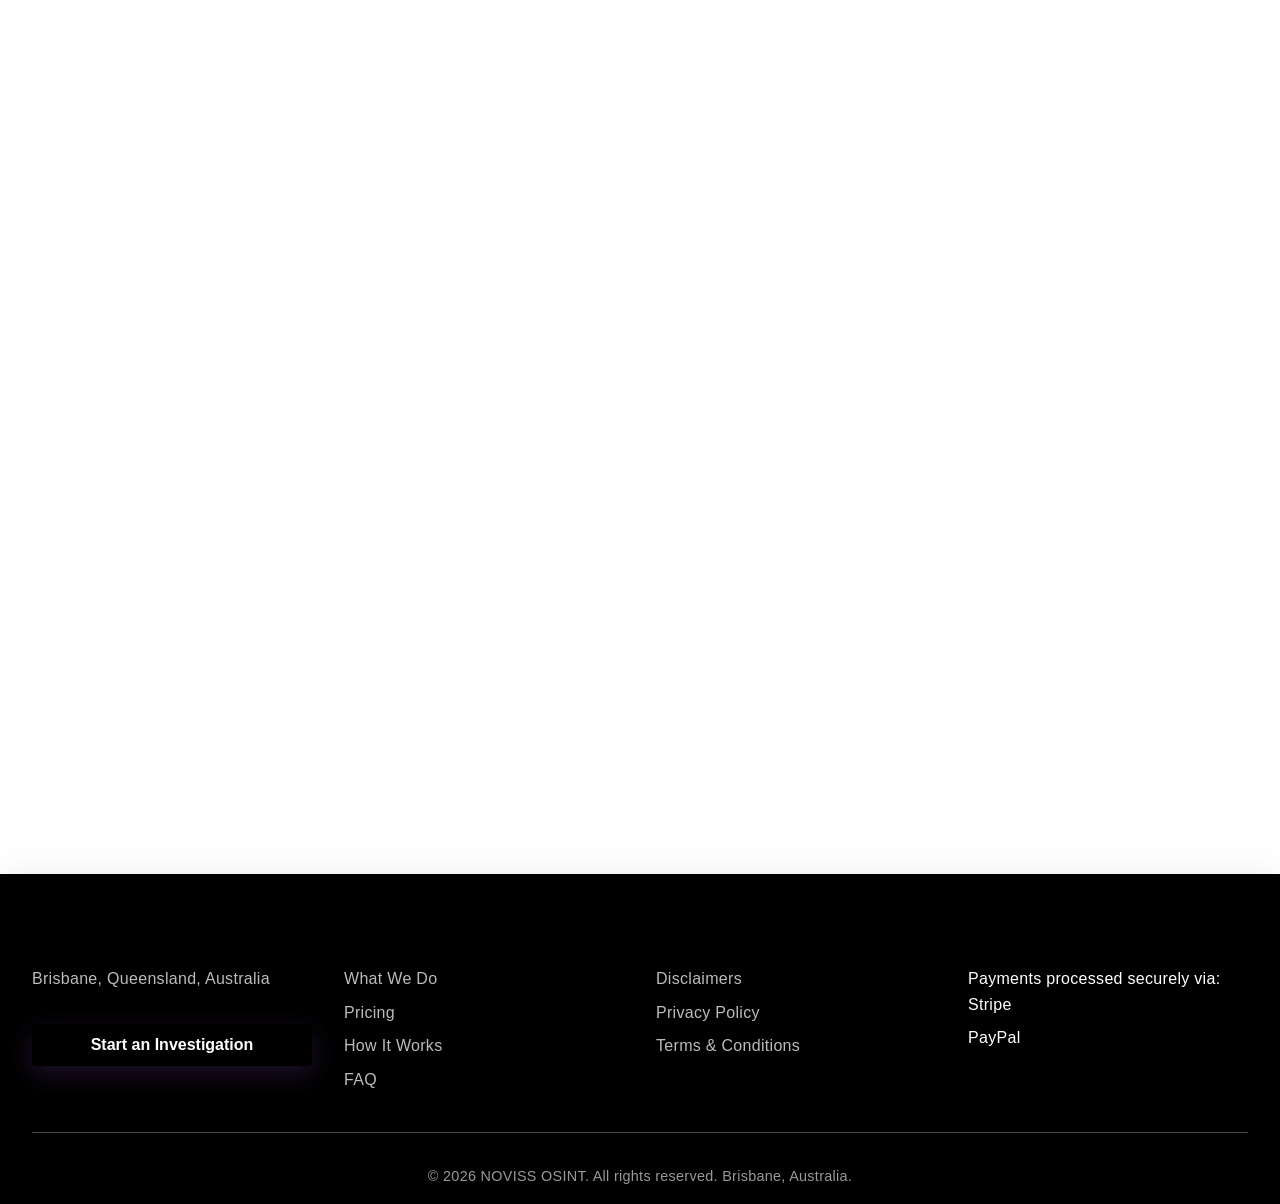
==== commit acc1ceea: "Contact form: image attachment support, compact upload box, remove upload note" ====
--- a/index.html
+++ b/index.html
@@ -273,12 +273,10 @@
                     <label class="upload-label" for="contactUpload">Image(s)</label>
                     <label class="upload-zone" for="contactUpload" id="uploadZone">
                         <span class="upload-icon">&#8679;</span>
-                        <span class="upload-text">Click to upload</span>
                         <span class="upload-sub">PNG, JPG, WEBP</span>
                         <input type="file" id="contactUpload" name="image" accept="image/png,image/jpeg,image/webp" class="file-input-hidden">
                     </label>
                     <span class="upload-filename" id="uploadFilename"></span>
-                    <span class="upload-note">Images cannot be processed via this form &mdash; please describe any relevant image details in the Investigation Details field instead.</span>
                 </div>
                 <div class="contact-field">
                     <label>Identifiers</label>
--- a/styles.css
+++ b/styles.css
@@ -1375,11 +1375,10 @@
     gap: 0.3rem;
     border: 1.5px dashed #ccc;
     border-radius: 10px;
-    padding: 0.5rem;
+    padding: 0.75rem 0.5rem;
     cursor: pointer;
     transition: border-color 0.2s ease, background 0.2s ease;
     text-align: center;
-    aspect-ratio: 1;
     width: 100%;
 }
 
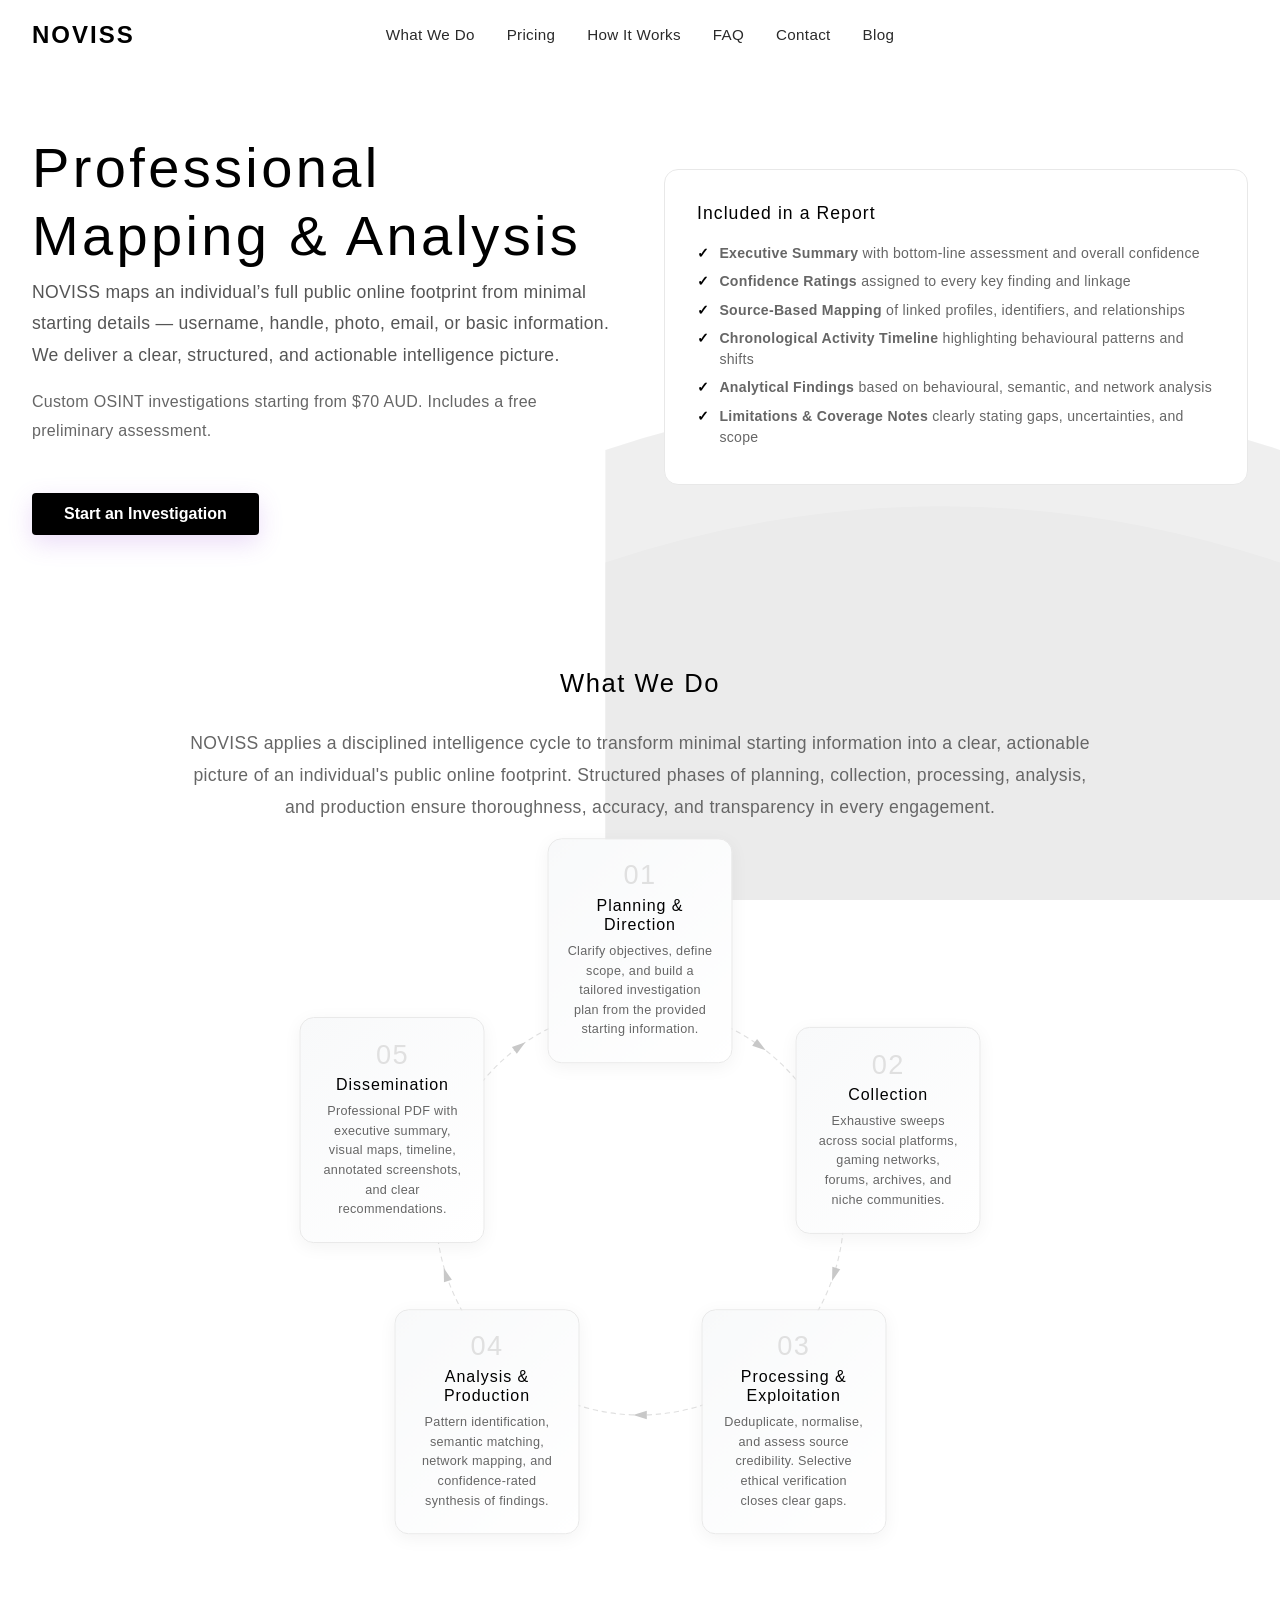
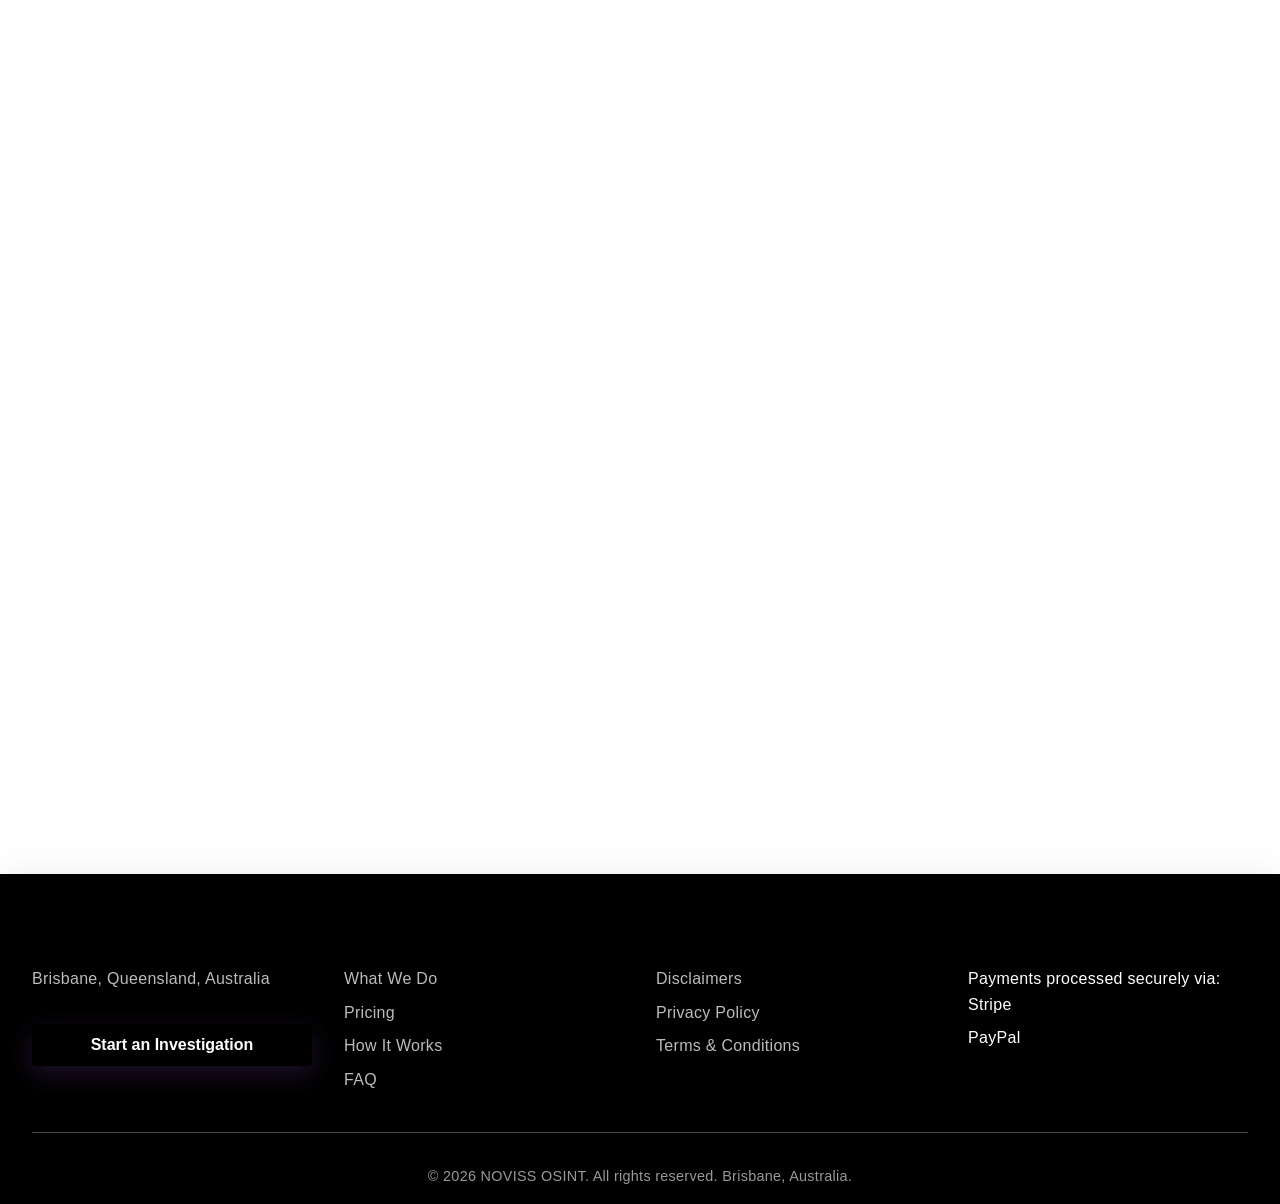
==== commit 2dd58d9e: "Blog: rename back button to 'Back'" ====
--- a/index.html
+++ b/index.html
@@ -398,7 +398,7 @@
     <!-- Article Page -->
     <div id="article-page" hidden>
         <div class="article-page-container">
-            <button class="article-back-btn" id="articleBackBtn">&#8592; Back to Blog</button>
+            <button class="article-back-btn" id="articleBackBtn">&#8592; Back</button>
             <div class="article-header">
                 <span class="article-tag" id="articleTag"></span>
                 <h1 class="article-title" id="articleTitle"></h1>
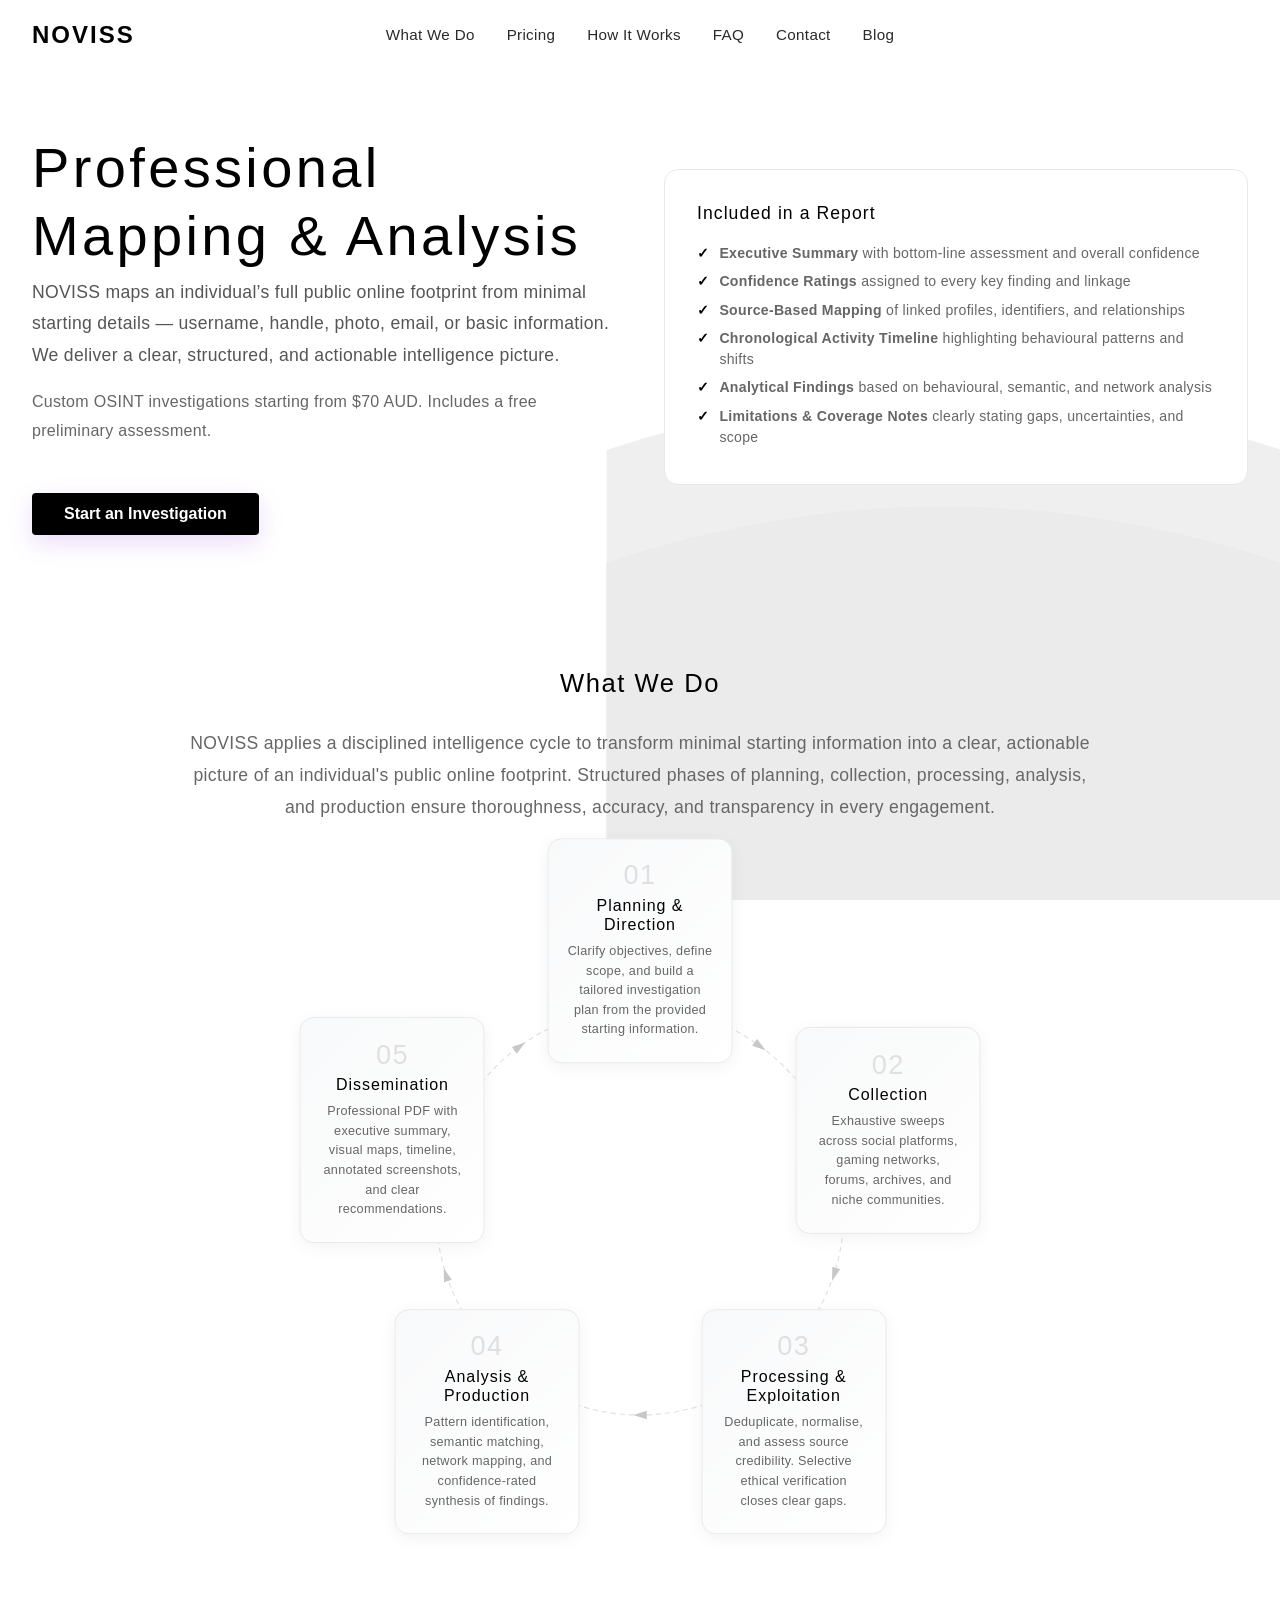
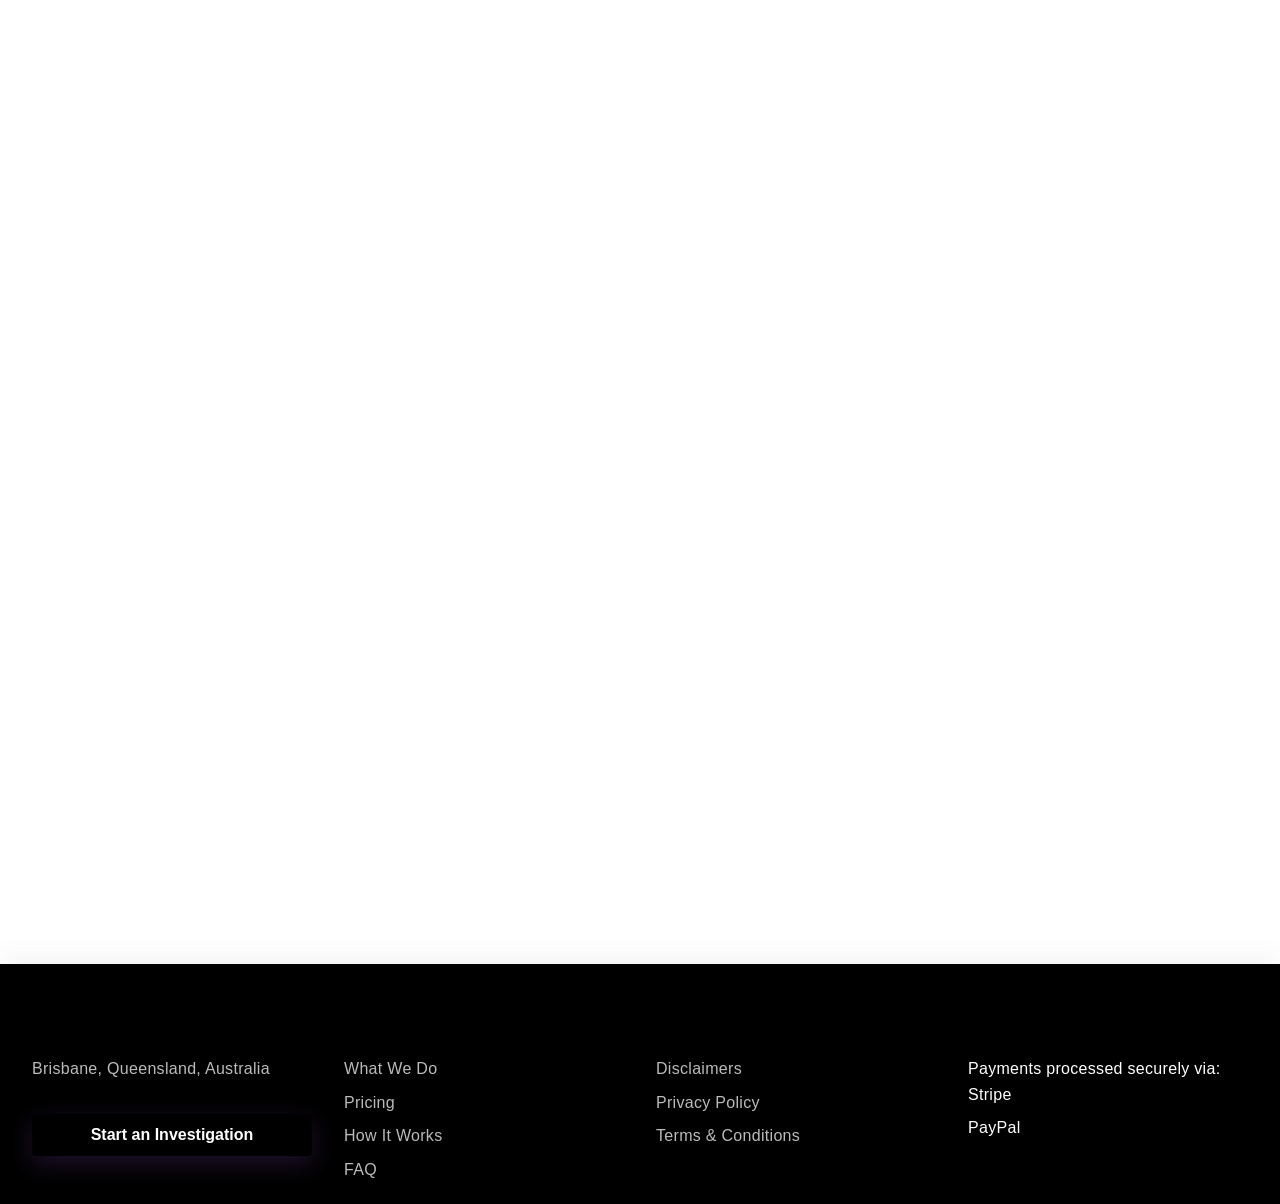
==== commit 14fbe841: "FAQ uniform card height; blog article share button + URL hash routing" ====
--- a/index.html
+++ b/index.html
@@ -402,7 +402,13 @@
             <div class="article-header">
                 <span class="article-tag" id="articleTag"></span>
                 <h1 class="article-title" id="articleTitle"></h1>
-                <span class="article-date" id="articleDate"></span>
+                <div class="article-meta-row">
+                    <span class="article-date" id="articleDate"></span>
+                    <button class="article-share-btn" id="articleShareBtn" aria-label="Copy link to article">
+                        <svg xmlns="http://www.w3.org/2000/svg" width="13" height="13" viewBox="0 0 24 24" fill="none" stroke="currentColor" stroke-width="2.5" stroke-linecap="round" stroke-linejoin="round" aria-hidden="true"><path d="M10 13a5 5 0 0 0 7.54.54l3-3a5 5 0 0 0-7.07-7.07l-1.72 1.71"/><path d="M14 11a5 5 0 0 0-7.54-.54l-3 3a5 5 0 0 0 7.07 7.07l1.71-1.71"/></svg>
+                        <span id="articleShareLabel">Copy link</span>
+                    </button>
+                </div>
             </div>
             <img class="article-image" id="articleImage" src="" alt="" hidden>
             <div class="article-body" id="articleBody"></div>
--- a/styles.css
+++ b/styles.css
@@ -1214,11 +1214,42 @@
     letter-spacing: 0.04em;
     margin: 0 0 0.85rem;
 }
+.article-meta-row {
+    display: flex;
+    align-items: center;
+    justify-content: space-between;
+    gap: 1rem;
+    margin-top: 0.5rem;
+}
 .article-date {
     display: block;
     font-size: 0.82rem;
     color: #bbb;
     font-family: 'Inter', sans-serif;
+}
+.article-share-btn {
+    display: inline-flex;
+    align-items: center;
+    gap: 0.35rem;
+    background: none;
+    border: 1.5px solid #e0e0e0;
+    border-radius: 6px;
+    padding: 0.28rem 0.65rem;
+    cursor: pointer;
+    font-family: 'Inter', sans-serif;
+    font-size: 0.72rem;
+    font-weight: 700;
+    letter-spacing: 0.08em;
+    text-transform: uppercase;
+    color: #bbb;
+    transition: color 0.2s ease, border-color 0.2s ease;
+    white-space: nowrap;
+    flex-shrink: 0;
+}
+.article-share-btn:hover,
+.article-share-btn.copied {
+    color: #111;
+    border-color: #999;
 }
 .article-image {
     display: block;
@@ -1560,7 +1591,7 @@
     display: grid;
     grid-template-columns: repeat(auto-fit, minmax(350px, 1fr));
     gap: 2rem;
-    align-items: start;
+    align-items: stretch;
 }
 
 .faq-item {
@@ -1571,6 +1602,8 @@
     box-shadow: none;
     transition: transform 0.2s ease, box-shadow 0.2s ease, border-color 0.2s ease;
     cursor: pointer;
+    display: flex;
+    flex-direction: column;
 }
 
 .faq-item:hover {
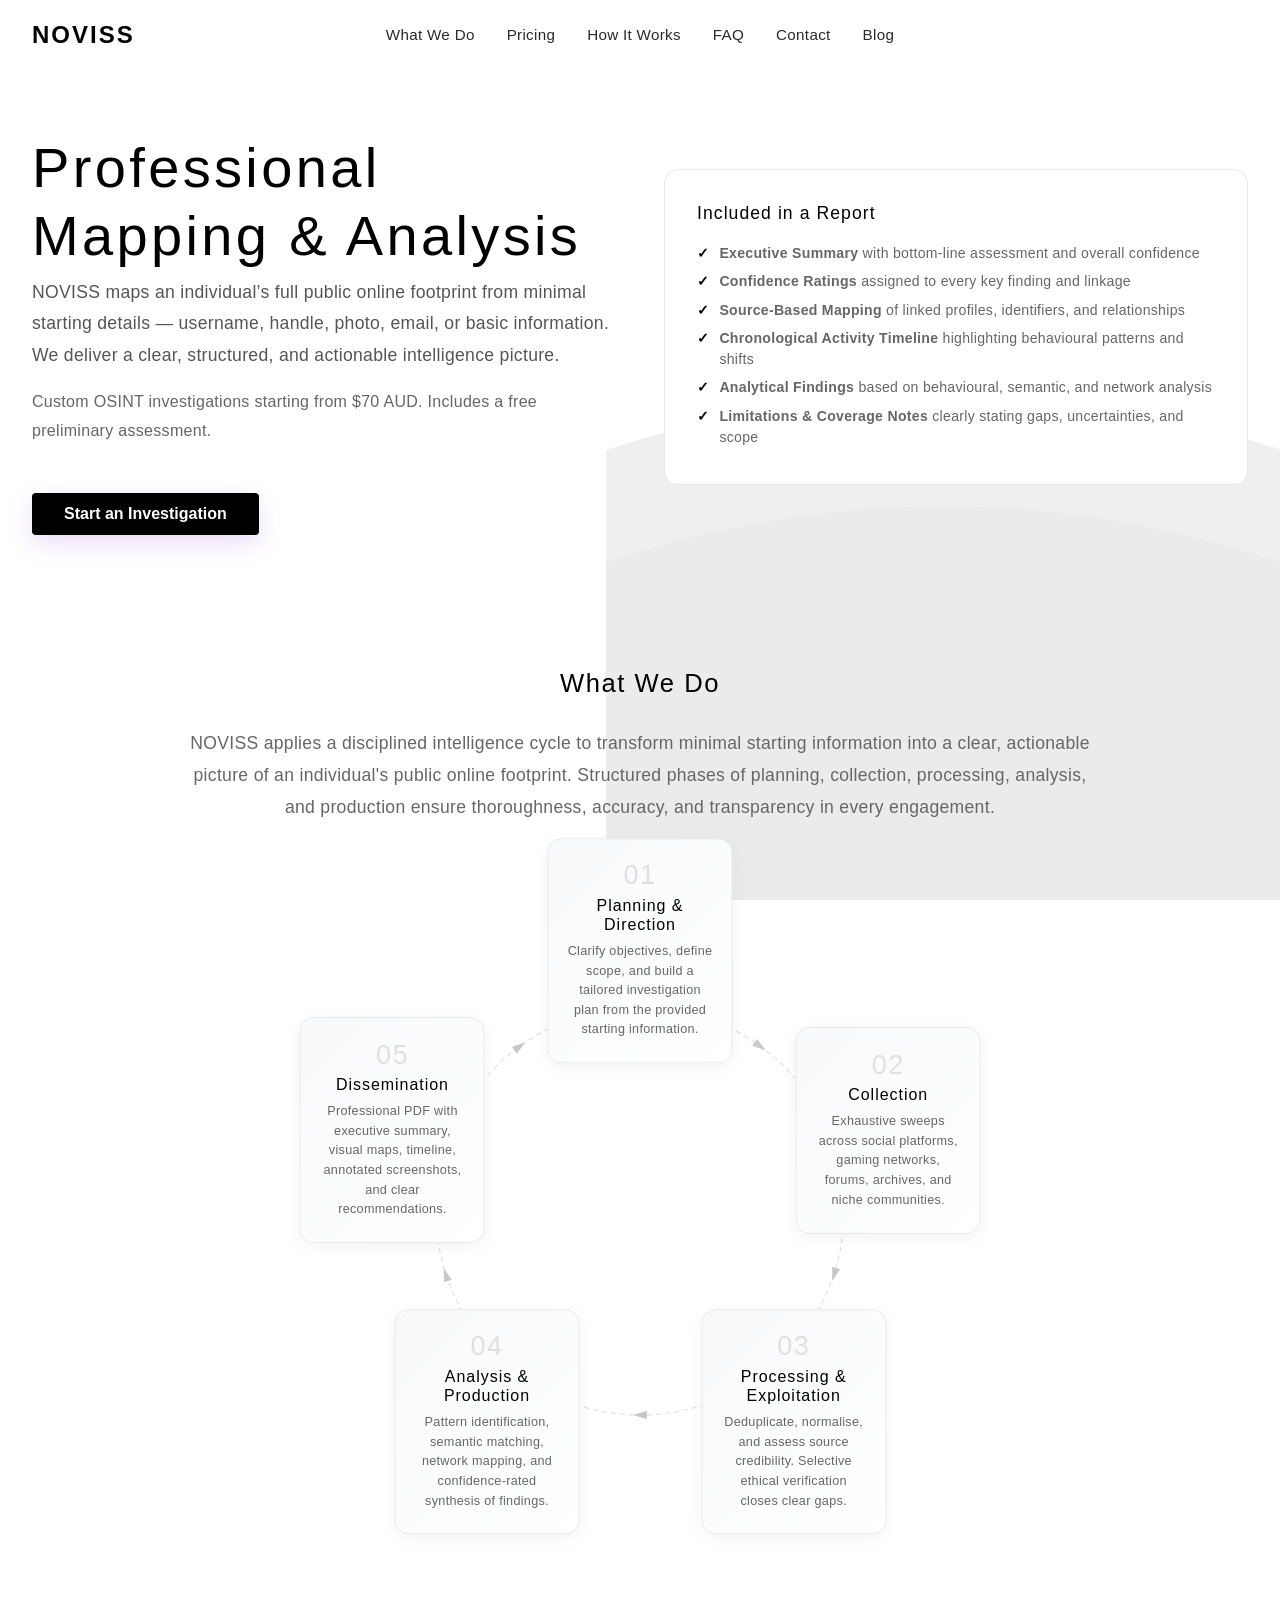
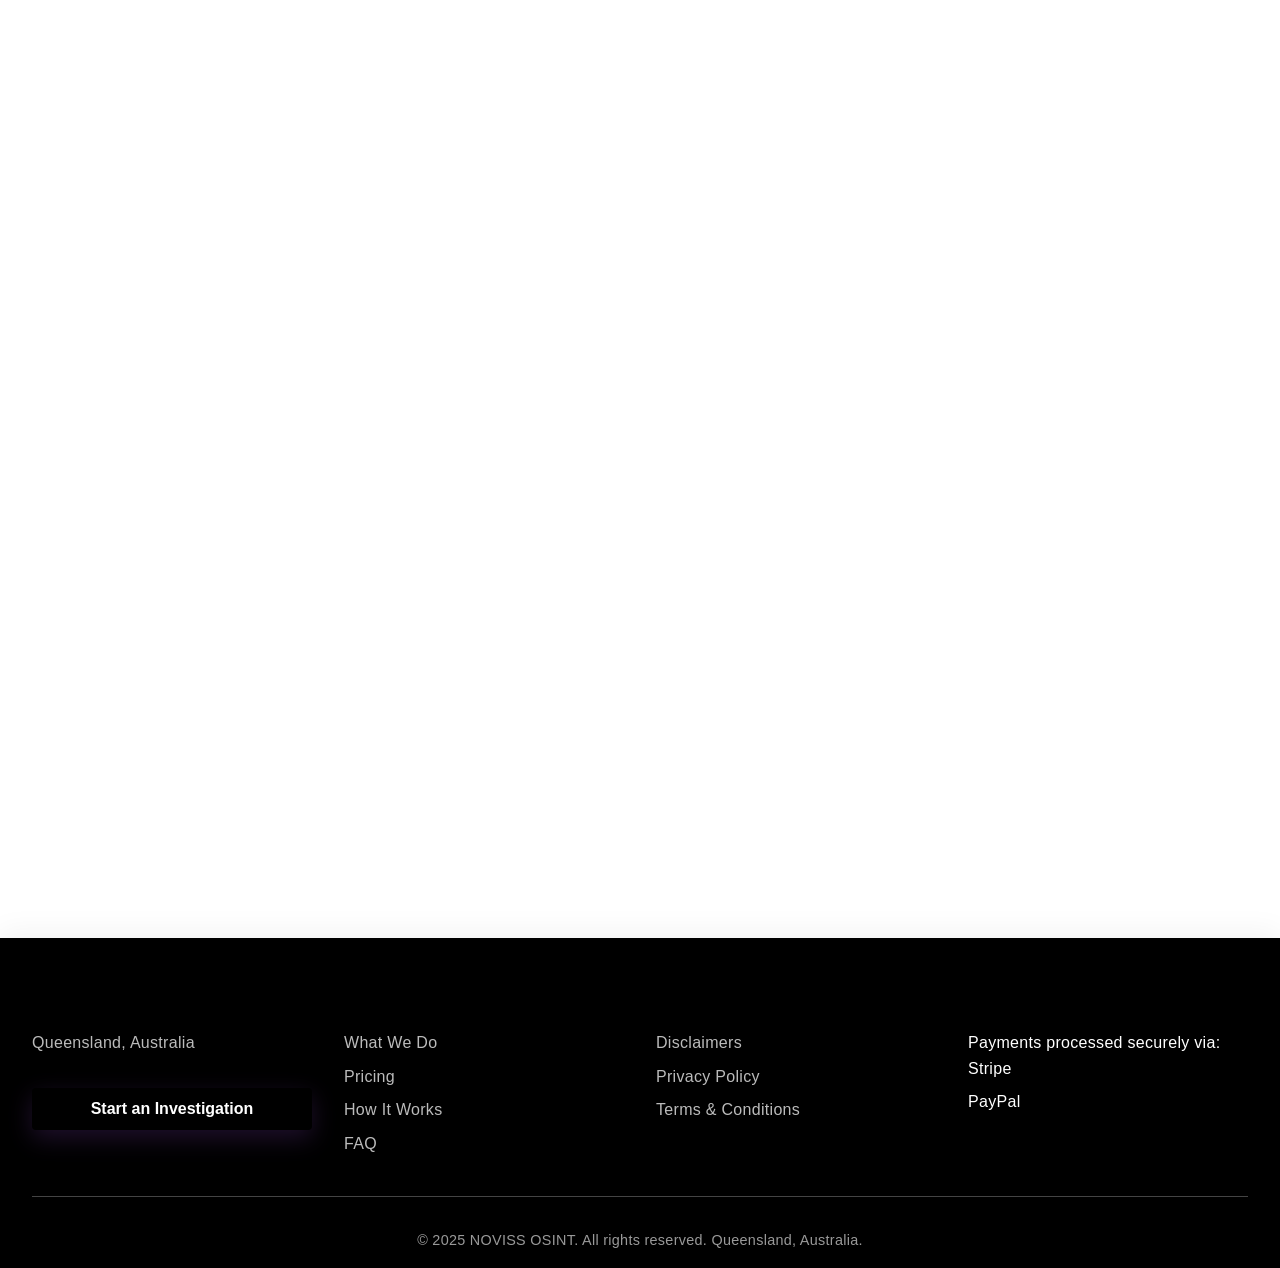
==== commit 2cffe590: "Fix B2/S1/SEO1-5/C1-C3: favicon, og-image, Fonts link, JSON-LD address, PDF CSP fallback, CORS fail-" ====
--- a/index.html
+++ b/index.html
@@ -11,13 +11,14 @@
     <meta name="robots" content="index, follow, max-snippet:-1, max-image-preview:large, max-video-preview:-1">
     <link rel="canonical" href="https://noviss-osint.com/">
     <link rel="sitemap" type="application/xml" href="/sitemap.xml">
+    <link rel="icon" href="/favicon.svg" type="image/svg+xml">
 
     <!-- Open Graph -->
     <meta property="og:type" content="website">
     <meta property="og:url" content="https://noviss-osint.com/">
     <meta property="og:title" content="NOVISS OSINT | Professional Open Source Intelligence">
     <meta property="og:description" content="Professional open source intelligence investigations from AU$70. Map any individual's complete public digital footprint with confidence-rated analysis and a free preliminary assessment.">
-    <meta property="og:image" content="https://noviss-osint.com/og-image.jpg">
+    <meta property="og:image" content="https://noviss-osint.com/og-image.svg">
     <meta property="og:image:width" content="1200">
     <meta property="og:image:height" content="630">
     <meta property="og:image:alt" content="NOVISS OSINT - Professional Open Source Intelligence">
@@ -29,7 +30,7 @@
     <meta name="twitter:url" content="https://noviss-osint.com/">
     <meta name="twitter:title" content="NOVISS OSINT | Professional Open Source Intelligence">
     <meta name="twitter:description" content="Professional open source intelligence investigations from AU$70. Map any individual's complete public digital footprint with confidence-rated analysis and a free preliminary assessment.">
-    <meta name="twitter:image" content="https://noviss-osint.com/og-image.jpg">
+    <meta name="twitter:image" content="https://noviss-osint.com/og-image.svg">
     <meta name="twitter:image:alt" content="NOVISS OSINT - Professional Open Source Intelligence">
 
     <!-- Performance: Preconnect -->
@@ -37,6 +38,7 @@
     <link rel="preconnect" href="https://fonts.gstatic.com" crossorigin>
     <link rel="preconnect" href="https://challenges.cloudflare.com">
     <link rel="dns-prefetch" href="https://images.unsplash.com">
+    <link rel="stylesheet" href="https://fonts.googleapis.com/css2?family=Inter:wght@300;400;500;600;700&family=Outfit:wght@400;500;600;700&family=Bebas+Neue&display=swap">
 
     <!-- Structured Data -->
     <script type="application/ld+json">
@@ -51,6 +53,10 @@
         "name": "Australia"
       },
       "priceRange": "$$",
+      "address": {
+        "@type": "PostalAddress",
+        "addressCountry": "AU"
+      },
       "contactPoint": {
         "@type": "ContactPoint",
         "contactType": "customer service",
@@ -252,20 +258,20 @@
         <form class="contact-form" id="contactForm" novalidate>
             <div class="contact-form-row">
                 <div class="contact-field">
-                    <label for="contactName">Name</label>
+                    <label for="contactName">Name*</label>
                     <input type="text" id="contactName" name="name" placeholder="Your name" autocomplete="name" maxlength="100" required>
                 </div>
                 <div class="contact-field">
-                    <label for="contactEmail">Email Address</label>
+                    <label for="contactEmail">Email Address*</label>
                     <input type="email" id="contactEmail" name="email" placeholder="your@email.com" autocomplete="email" maxlength="254" required>
                 </div>
             </div>
             <div class="contact-field">
-                <label for="contactPurpose">Purpose</label>
+                <label for="contactPurpose">Purpose*</label>
                 <input type="text" id="contactPurpose" name="purpose" placeholder="Describe the purpose of your investigation request." autocomplete="off" maxlength="200" required>
             </div>
             <div class="contact-field">
-                <label for="contactInfo">Investigation Details</label>
+                <label for="contactInfo">Investigation Details*</label>
                 <textarea id="contactInfo" name="info" rows="5" maxlength="3000" placeholder="Provide the primary username or handle you'd like investigated. Include any supporting context — platforms they're active on, approximate age, region, or any other relevant public information. The more detail you provide, the more accurate our preliminary assessment will be." required></textarea>
             </div>
             <div class="contact-image-identifier-row">
@@ -344,7 +350,7 @@
         <div class="footer-container">
             <div class="footer-section">
                 <h3>NOVISS OSINT</h3>
-                <p class="footer-location">Brisbane, Queensland, Australia</p>
+                <p class="footer-location">Queensland, Australia</p>
                 <button class="btn btn-primary footer-btn" data-link="#contact">Start an Investigation</button>
             </div>
             <div class="footer-section">
@@ -374,7 +380,7 @@
             </div>
         </div>
         <div class="footer-bottom">
-            <p>&copy; 2026 NOVISS OSINT. All rights reserved. Brisbane, Australia.</p>
+            <p>&copy; 2025 NOVISS OSINT. All rights reserved. Queensland, Australia.</p>
         </div>
     </footer>
 
--- a/styles.css
+++ b/styles.css
@@ -16,8 +16,6 @@
 section.fade-in {
     animation: fadeInUp 0.6s ease-out forwards;
 }
-
-@import url('https://fonts.googleapis.com/css2?family=Inter:wght@300;400;500;600;700&family=Outfit:wght@400;500;600;700&family=Bebas+Neue&display=swap');
 
 :root {
     --primary-color: #000;
@@ -1251,6 +1249,11 @@
     color: #111;
     border-color: #999;
 }
+.pdf-fallback {
+    color: #999;
+    text-align: center;
+    padding: 2rem;
+}
 .article-image {
     display: block;
     width: 100%;
@@ -1591,7 +1594,7 @@
     display: grid;
     grid-template-columns: repeat(auto-fit, minmax(350px, 1fr));
     gap: 2rem;
-    align-items: stretch;
+    align-items: start;
 }
 
 .faq-item {
@@ -1604,6 +1607,7 @@
     cursor: pointer;
     display: flex;
     flex-direction: column;
+    min-height: 110px;
 }
 
 .faq-item:hover {
@@ -2640,9 +2644,9 @@
 
 /* ===== FAQ Section ===== */
 .faq-section {
-    background-color: var(--light-gray);
-    padding: 4rem 2rem;
+    padding: 5rem 2rem;
     margin: 3rem 0;
+    background: #ffffff;
 }
 
 .faq-section h2 {
@@ -2659,18 +2663,26 @@
     display: grid;
     grid-template-columns: repeat(auto-fit, minmax(350px, 1fr));
     gap: 2rem;
+    align-items: start;
 }
 
 .faq-item {
-    background-color: var(--secondary-color);
+    background: #fff;
+    border: 1.5px solid #e8e8e8;
     padding: 2rem;
-    border-radius: 8px;
-    border: 1px solid #eee;
-    transition: all var(--transition);
+    border-radius: 14px;
+    box-shadow: none;
+    transition: transform 0.2s ease, box-shadow 0.2s ease, border-color 0.2s ease;
+    cursor: pointer;
+    display: flex;
+    flex-direction: column;
 }
 
 .faq-item:hover {
-    box-shadow: 0 8px 25px rgba(0, 0, 0, 0.1);
+    background: #fff;
+    box-shadow: 0 8px 28px rgba(0, 0, 0, 0.08);
+    border-color: #ccc;
+    transform: translateY(-3px);
 }
 
 .faq-question {
@@ -2681,16 +2693,26 @@
     color: var(--primary-color);
     margin-bottom: 1rem;
     cursor: pointer;
+    display: flex;
+    justify-content: space-between;
+    align-items: center;
 }
 
 .faq-answer {
     color: #666;
-    line-height: 1.7;
+    line-height: 1.8;
     font-size: 0.95rem;
+    max-height: 0;
+    overflow: hidden;
+    transition: max-height var(--transition);
+}
+
+.faq-item.active .faq-answer {
+    max-height: 500px;
 }
 
 .faq-question::after {
-    content: " →";
+    content: "→";
     transition: transform var(--transition);
     display: inline-block;
 }
